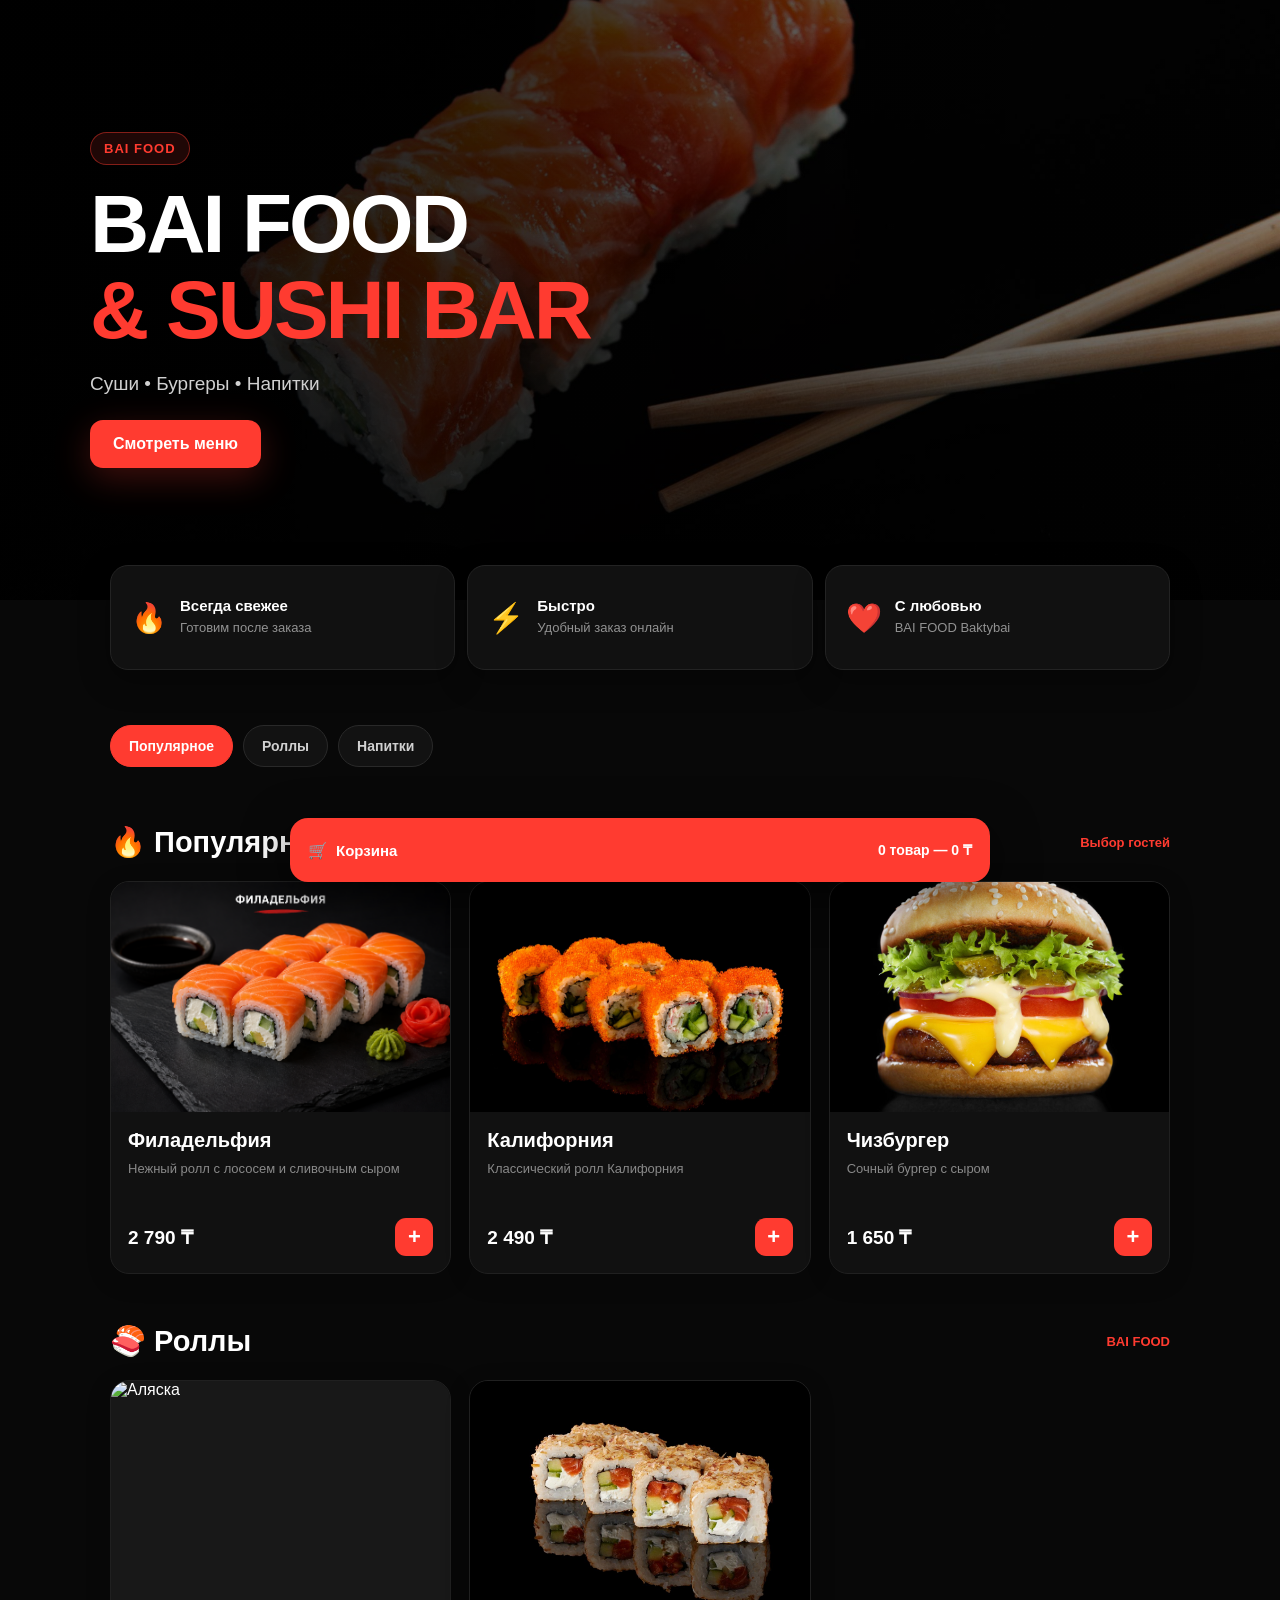
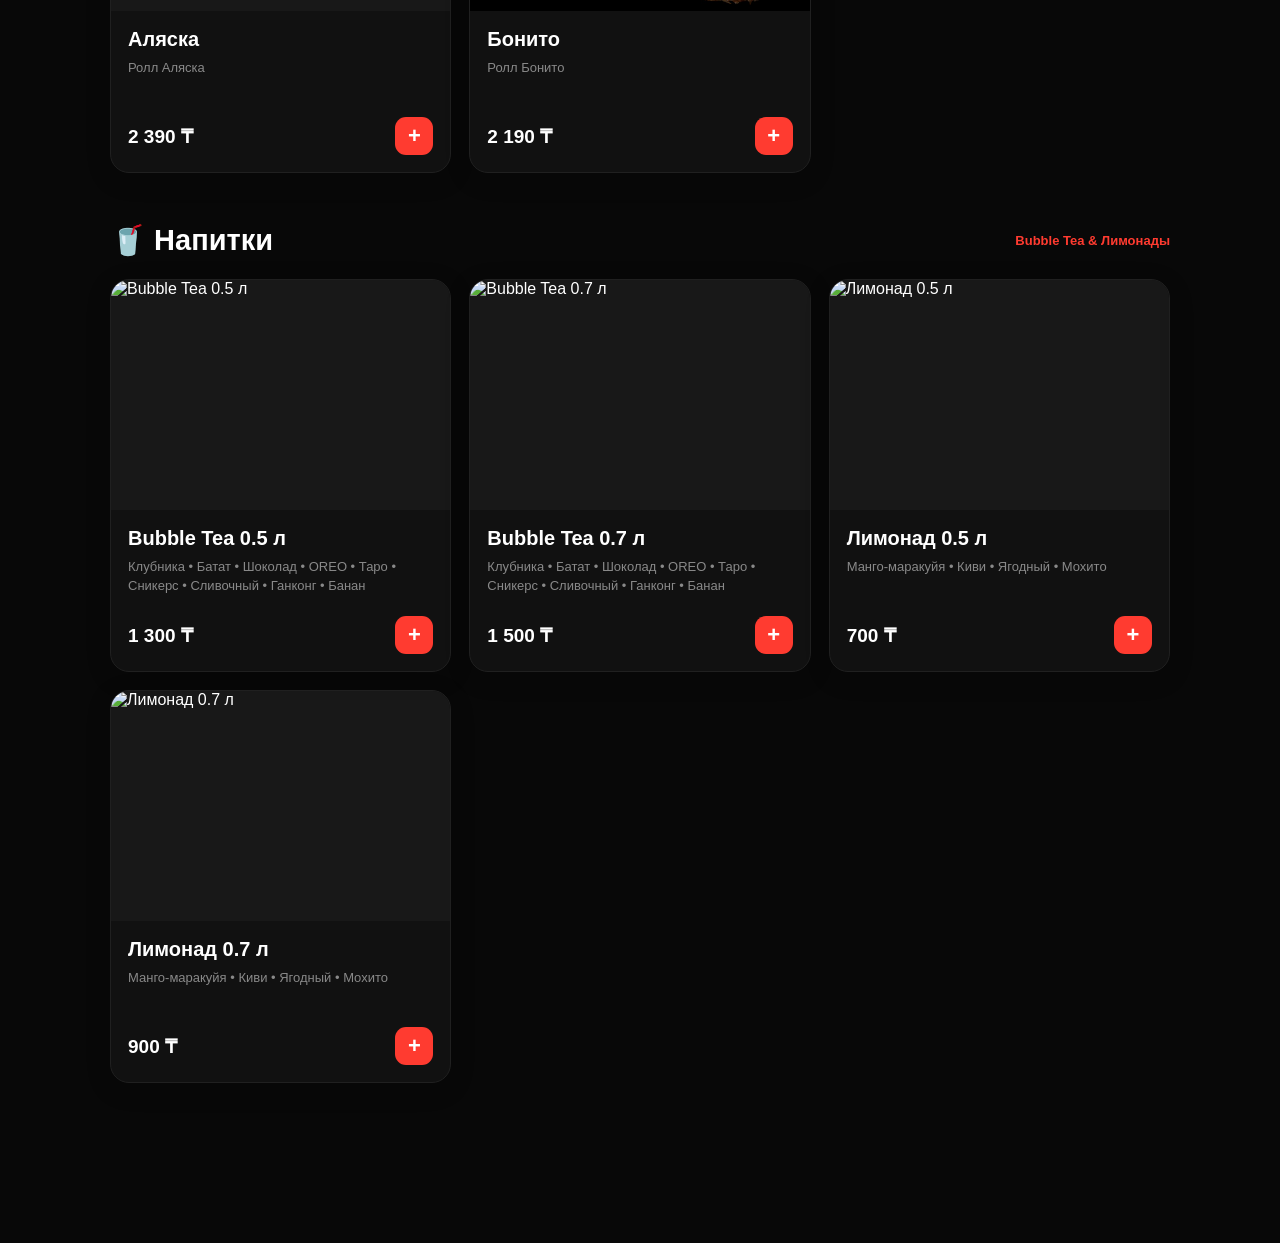
==== index.html @ 71e918b0 "Update final website design" ====
<!DOCTYPE html>
<html lang="ru">

<head>

  <meta charset="UTF-8">

  <meta
    name="viewport"
    content="width=device-width, initial-scale=1.0"
  >

  <title>BAI FOOD & SUSHI BAR</title>

  <link
    rel="stylesheet"
    href="style.css"
  >

</head>


<body>


<!-- ========================= -->
<!-- HERO -->
<!-- ========================= -->

<header class="hero">

  <div class="hero-overlay"></div>

  <div class="hero-content">

    <div class="brand-badge">
      BAI FOOD
    </div>

    <h1>
      BAI FOOD
      <span>& SUSHI BAR</span>
    </h1>

    <p>
      Суши • Бургеры • Напитки
    </p>

    <a
      href="#popular"
      class="hero-button"
    >
      Смотреть меню
    </a>

  </div>

</header>



<!-- ========================= -->
<!-- ПРЕИМУЩЕСТВА -->
<!-- ========================= -->

<section class="features">

  <div class="feature">

    <span>🔥</span>

    <div>

      <strong>
        Всегда свежее
      </strong>

      <p>
        Готовим после заказа
      </p>

    </div>

  </div>


  <div class="feature">

    <span>⚡</span>

    <div>

      <strong>
        Быстро
      </strong>

      <p>
        Удобный заказ онлайн
      </p>

    </div>

  </div>


  <div class="feature">

    <span>❤️</span>

    <div>

      <strong>
        С любовью
      </strong>

      <p>
        BAI FOOD Baktybai
      </p>

    </div>

  </div>

</section>



<!-- ========================= -->
<!-- КАТЕГОРИИ -->
<!-- ========================= -->

<nav class="categories">

  <a href="#popular">
    Популярное
  </a>

  <a href="#rolls">
    Роллы
  </a>

  <a href="#drinks">
    Напитки
  </a>

</nav>



<!-- ========================= -->
<!-- ПОПУЛЯРНОЕ -->
<!-- ========================= -->

<section
  class="menu-section"
  id="popular"
>

  <div class="section-title">

    <h2>
      🔥 Популярное
    </h2>

    <span>
      Выбор гостей
    </span>

  </div>


  <div class="products-grid">


    <!-- ФИЛАДЕЛЬФИЯ -->

    <article class="product">

      <div class="product-image">

        <img
          src="images/phelodel.png"
          alt="Филадельфия"
        >

      </div>


      <div class="product-content">

        <h3>
          Филадельфия
        </h3>

        <p class="product-description">
          Нежный ролл с лососем и сливочным сыром
        </p>


        <div class="product-bottom">

          <strong class="price">
            2 790 ₸
          </strong>


          <div class="quantity">

            <button
              class="minus-button"
              onclick="removeFromCart()"
            >
              −
            </button>

            <span id="item-count">
              0
            </span>

            <button
              class="add-button"
              onclick="addToCart()"
            >
              +
            </button>

          </div>

        </div>

      </div>

    </article>



    <!-- КАЛИФОРНИЯ -->

    <article class="product">

      <div class="product-image">

        <img
          src="images/kali.jpg"
          alt="Калифорния"
        >

      </div>


      <div class="product-content">

        <h3>
          Калифорния
        </h3>

        <p class="product-description">
          Классический ролл Калифорния
        </p>


        <div class="product-bottom">

          <strong class="price">
            2 490 ₸
          </strong>


          <div class="quantity">

            <button
              class="minus-button"
              onclick="removeCalifornia()"
            >
              −
            </button>

            <span id="california-count">
              0
            </span>

            <button
              class="add-button"
              onclick="addCalifornia()"
            >
              +
            </button>

          </div>

        </div>

      </div>

    </article>



    <!-- ЧИЗБУРГЕР -->

    <article class="product">

      <div class="product-image">

        <img
          src="images/burger.jpg"
          alt="Чизбургер"
        >

      </div>


      <div class="product-content">

        <h3>
          Чизбургер
        </h3>

        <p class="product-description">
          Сочный бургер с сыром
        </p>


        <div class="product-bottom">

          <strong class="price">
            1 650 ₸
          </strong>


          <div class="quantity">

            <button
              class="minus-button"
              onclick="removeBurger()"
            >
              −
            </button>

            <span id="burger-count">
              0
            </span>

            <button
              class="add-button"
              onclick="addBurger()"
            >
              +
            </button>

          </div>

        </div>

      </div>

    </article>

  </div>

</section>



<!-- ========================= -->
<!-- РОЛЛЫ -->
<!-- ========================= -->

<section
  class="menu-section"
  id="rolls"
>

  <div class="section-title">

    <h2>
      🍣 Роллы
    </h2>

    <span>
      BAI FOOD
    </span>

  </div>


  <div class="products-grid">


    <!-- АЛЯСКА -->

    <article class="product">

      <div class="product-image">

        <img
          src="images/alaska.jpg"
          alt="Аляска"
        >

      </div>


      <div class="product-content">

        <h3>
          Аляска
        </h3>

        <p class="product-description">
          Ролл Аляска
        </p>


        <div class="product-bottom">

          <strong class="price">
            2 390 ₸
          </strong>


          <div class="quantity">

            <button
              class="minus-button"
              onclick="removeAlaska()"
            >
              −
            </button>

            <span id="alaska-count">
              0
            </span>

            <button
              class="add-button"
              onclick="addAlaska()"
            >
              +
            </button>

          </div>

        </div>

      </div>

    </article>



    <!-- БОНИТО -->

    <article class="product">

      <div class="product-image">

        <img
          src="images/bonito.jpg"
          alt="Бонито"
        >

      </div>


      <div class="product-content">

        <h3>
          Бонито
        </h3>

        <p class="product-description">
          Ролл Бонито
        </p>


        <div class="product-bottom">

          <strong class="price">
            2 190 ₸
          </strong>


          <div class="quantity">

            <button
              class="minus-button"
              onclick="removeBonito()"
            >
              −
            </button>

            <span id="bonito-count">
              0
            </span>

            <button
              class="add-button"
              onclick="addBonito()"
            >
              +
            </button>

          </div>

        </div>

      </div>

    </article>

  </div>

</section>



<!-- ========================= -->
<!-- НАПИТКИ -->
<!-- ========================= -->

<section
  class="menu-section"
  id="drinks"
>

  <div class="section-title">

    <h2>
      🥤 Напитки
    </h2>

    <span>
      Bubble Tea & Лимонады
    </span>

  </div>


  <div class="products-grid">


    <!-- BUBBLE TEA 0.5 -->

    <article class="product">

      <div class="product-image">

        <img
          src="images/bubble-tea-05.jpg"
          alt="Bubble Tea 0.5 л"
        >

      </div>


      <div class="product-content">

        <h3>
          Bubble Tea 0.5 л
        </h3>

        <p class="product-description">
          Клубника • Батат • Шоколад • OREO • Таро •
          Сникерс • Сливочный • Ганконг • Банан
        </p>


        <div class="product-bottom">

          <strong class="price">
            1 300 ₸
          </strong>


          <div class="quantity">

            <button
              class="minus-button"
              onclick="removeBubble05()"
            >
              −
            </button>

            <span id="bubble05-count">
              0
            </span>

            <button
              class="add-button"
              onclick="addBubble05()"
            >
              +
            </button>

          </div>

        </div>

      </div>

    </article>



    <!-- BUBBLE TEA 0.7 -->

    <article class="product">

      <div class="product-image">

        <img
          src="images/bubble-tea-07.jpg"
          alt="Bubble Tea 0.7 л"
        >

      </div>


      <div class="product-content">

        <h3>
          Bubble Tea 0.7 л
        </h3>

        <p class="product-description">
          Клубника • Батат • Шоколад • OREO • Таро •
          Сникерс • Сливочный • Ганконг • Банан
        </p>


        <div class="product-bottom">

          <strong class="price">
            1 500 ₸
          </strong>


          <div class="quantity">

            <button
              class="minus-button"
              onclick="removeBubble07()"
            >
              −
            </button>

            <span id="bubble07-count">
              0
            </span>

            <button
              class="add-button"
              onclick="addBubble07()"
            >
              +
            </button>

          </div>

        </div>

      </div>

    </article>



    <!-- ЛИМОНАД 0.5 -->

    <article class="product">

      <div class="product-image">

        <img
          src="images/lemonade-05.jpg"
          alt="Лимонад 0.5 л"
        >

      </div>


      <div class="product-content">

        <h3>
          Лимонад 0.5 л
        </h3>

        <p class="product-description">
          Манго-маракуйя • Киви • Ягодный • Мохито
        </p>


        <div class="product-bottom">

          <strong class="price">
            700 ₸
          </strong>


          <div class="quantity">

            <button
              class="minus-button"
              onclick="removeLemonade05()"
            >
              −
            </button>

            <span id="lemonade05-count">
              0
            </span>

            <button
              class="add-button"
              onclick="addLemonade05()"
            >
              +
            </button>

          </div>

        </div>

      </div>

    </article>



    <!-- ЛИМОНАД 0.7 -->

    <article class="product">

      <div class="product-image">

        <img
          src="images/lemonade-07.jpg"
          alt="Лимонад 0.7 л"
        >

      </div>


      <div class="product-content">

        <h3>
          Лимонад 0.7 л
        </h3>

        <p class="product-description">
          Манго-маракуйя • Киви • Ягодный • Мохито
        </p>


        <div class="product-bottom">

          <strong class="price">
            900 ₸
          </strong>


          <div class="quantity">

            <button
              class="minus-button"
              onclick="removeLemonade07()"
            >
              −
            </button>

            <span id="lemonade07-count">
              0
            </span>

            <button
              class="add-button"
              onclick="addLemonade07()"
            >
              +
            </button>

          </div>

        </div>

      </div>

    </article>

  </div>

</section>



<!-- ========================= -->
<!-- НИЖНЯЯ КОРЗИНА -->
<!-- ========================= -->

<div
  class="cart-bar"
  onclick="openCart()"
>

  <div>

    <span>
      🛒
    </span>

    <strong>
      Корзина
    </strong>

  </div>


  <span id="cart-info">
    0 товар — 0 ₸
  </span>

</div>



<!-- ========================= -->
<!-- КОРЗИНА MODAL -->
<!-- ========================= -->

<div
  class="cart-modal"
  id="cart-modal"
>

  <div class="cart-box">

    <button
      class="close-cart"
      onclick="closeCart()"
    >
      ×
    </button>


    <h2>
      Корзина
    </h2>


    <div id="cart-items">

    </div>


    <h3 id="cart-total">
      Итого: 0 ₸
    </h3>


    <button
      class="checkout-button"
      onclick="openCheckout()"
    >
      Оформить заказ
    </button>

  </div>

</div>



<!-- ========================= -->
<!-- ОФОРМЛЕНИЕ -->
<!-- ========================= -->

<div
  class="cart-modal"
  id="checkout-modal"
>

  <div class="cart-box checkout-box">

    <button
      class="close-cart"
      onclick="closeCheckout()"
    >
      ×
    </button>


    <h2>
      Оформление заказа
    </h2>


    <!-- ТИП ЗАКАЗА -->

    <div class="checkout-group">

      <label class="checkout-label">
        Тип заказа
      </label>


      <label class="radio-option">

        <input
          type="radio"
          name="orderType"
          value="В заведении"
          checked
        >

        В заведении

      </label>


      <label class="radio-option">

        <input
          type="radio"
          name="orderType"
          value="Доставка"
        >

        Доставка

      </label>

    </div>



    <!-- ИМЯ -->

    <div class="checkout-group">

      <label class="checkout-label">
        Ваше имя
      </label>

      <input
        type="text"
        id="customer-name"
        placeholder="Введите имя"
      >

    </div>



    <!-- СТОЛ -->

    <div
      class="checkout-group"
      id="table-field"
    >

      <label class="checkout-label">
        Номер стола
      </label>

      <input
        type="text"
        id="table-number"
        placeholder="Например: 5"
      >

    </div>



    <!-- ТЕЛЕФОН -->

    <div class="checkout-group">

      <label class="checkout-label">
        Телефон
      </label>

      <input
        type="tel"
        id="customer-phone"
        placeholder="+7 777 000 00 00"
      >

    </div>



    <!-- АДРЕС -->

    <div class="checkout-group">

      <label class="checkout-label">
        Адрес доставки
      </label>

      <input
        type="text"
        id="customer-address"
        placeholder="Улица, дом"
      >

    </div>



    <!-- ОПЛАТА -->

    <div class="checkout-group">

      <label class="checkout-label">
        Оплата
      </label>


      <label class="radio-option">

        <input
          type="radio"
          name="payment"
          value="Наличными"
          checked
        >

        Наличными

      </label>


      <label class="radio-option">

        <input
          type="radio"
          name="payment"
          value="Kaspi перевод"
        >

        Kaspi перевод

      </label>

    </div>



    <!-- KASPI -->

    <div
      id="kaspi-payment"
      style="display: none;"
    >

      <p>
        После оформления заказа менеджер отправит данные для оплаты Kaspi.
      </p>

    </div>



    <button
      class="checkout-button"
      onclick="sendOrder()"
    >
      Отправить заказ
    </button>

  </div>

</div>



<!-- ========================= -->
<!-- УСПЕШНЫЙ ЗАКАЗ -->
<!-- ========================= -->

<div
  class="cart-modal"
  id="success-modal"
>

  <div class="cart-box success-box">

    <div class="success-icon">
      ✓
    </div>


    <h2>
      Заказ принят!
    </h2>


    <p>
      Спасибо за заказ ❤️
    </p>


    <h3 id="success-total">
      Итого: 0 ₸
    </h3>


    <button
      class="checkout-button"
      onclick="closeSuccess()"
    >
      На главную
    </button>

  </div>

</div>



<script src="script.js"></script>

</body>

</html>
---- style.css ----
/* =========================
   GLOBAL
========================= */

* {
  box-sizing: border-box;
}

html {
  scroll-behavior: smooth;
}

body {
  margin: 0;
  padding-bottom: 110px;

  background: #080808;
  color: #ffffff;

  font-family:
    Arial,
    Helvetica,
    sans-serif;
}

button,
input {
  font: inherit;
}

button,
a {
  -webkit-tap-highlight-color: transparent;
}


/* =========================
   HERO
========================= */

.hero {
  min-height: 600px;

  position: relative;

  display: flex;
  align-items: center;

  padding: 40px 7%;

  overflow: hidden;

  background:
    linear-gradient(
      90deg,
      rgba(0, 0, 0, 0.94) 0%,
      rgba(0, 0, 0, 0.72) 48%,
      rgba(0, 0, 0, 0.35) 100%
    ),
    url("images/hero.jpg");

  background-size: cover;
  background-position: center;
}

.hero-overlay {
  position: absolute;
  inset: 0;

  background:
    linear-gradient(
      180deg,
      rgba(0, 0, 0, 0.05),
      rgba(0, 0, 0, 0.35)
    );

  pointer-events: none;
}

.hero-content {
  position: relative;
  z-index: 2;

  width: 100%;
  max-width: 1100px;

  margin: 0 auto;
}

.brand-badge {
  width: max-content;

  margin-bottom: 20px;
  padding: 8px 13px;

  border: 1px solid rgba(255, 59, 48, 0.45);
  border-radius: 50px;

  background: rgba(255, 59, 48, 0.12);

  color: #ff3b30;

  font-size: 13px;
  font-weight: 800;
  letter-spacing: 1px;
}

.hero h1 {
  max-width: 720px;

  margin: 0;

  font-size: clamp(46px, 7vw, 82px);
  line-height: 0.95;

  font-weight: 900;
  letter-spacing: -3px;
}

.hero h1 span {
  display: block;

  margin-top: 8px;

  color: #ff3b30;
}

.hero-content > p {
  margin: 25px 0;

  color: #d0d0d0;

  font-size: 19px;
}

.hero-button {
  display: inline-flex;
  align-items: center;
  justify-content: center;

  padding: 15px 23px;

  border-radius: 13px;

  background: #ff3b30;
  color: #ffffff;

  text-decoration: none;

  font-size: 16px;
  font-weight: 800;

  box-shadow:
    0 10px 35px rgba(255, 59, 48, 0.25);

  transition: 0.2s;
}

.hero-button:hover {
  transform: translateY(-2px);

  background: #e9342b;
}


/* =========================
   FEATURES
========================= */

.features {
  position: relative;
  z-index: 5;

  max-width: 1100px;

  margin: -35px auto 0;
  padding: 0 20px;

  display: grid;
  grid-template-columns: repeat(3, 1fr);

  gap: 12px;
}

.feature {
  min-height: 105px;

  display: flex;
  align-items: center;

  gap: 13px;

  padding: 20px;

  border: 1px solid #232323;
  border-radius: 18px;

  background: #111111;

  box-shadow:
    0 10px 30px rgba(0, 0, 0, 0.35);
}

.feature > span {
  flex-shrink: 0;

  font-size: 29px;
}

.feature strong {
  display: block;

  margin-bottom: 5px;

  color: #ffffff;

  font-size: 15px;
}

.feature p {
  margin: 0;

  color: #929292;

  font-size: 13px;
  line-height: 1.4;
}


/* =========================
   CATEGORIES
========================= */

.categories {
  max-width: 1100px;

  margin: 55px auto 20px;
  padding: 0 20px 8px;

  display: flex;

  gap: 10px;

  overflow-x: auto;

  scrollbar-width: none;
}

.categories::-webkit-scrollbar {
  display: none;
}

.categories a {
  flex-shrink: 0;

  padding: 12px 18px;

  border: 1px solid #292929;
  border-radius: 50px;

  background: #121212;
  color: #d0d0d0;

  text-decoration: none;

  font-size: 14px;
  font-weight: 700;

  transition: 0.2s;
}

.categories a:first-child {
  border-color: #ff3b30;

  background: #ff3b30;
  color: #ffffff;
}

.categories a:hover {
  border-color: #ff3b30;

  color: #ffffff;
}


/* =========================
   MENU SECTION
========================= */

.menu-section {
  max-width: 1100px;

  margin: 50px auto;
  padding: 0 20px;

  scroll-margin-top: 20px;
}

.section-title {
  margin-bottom: 22px;

  display: flex;
  align-items: center;
  justify-content: space-between;

  gap: 20px;
}

.section-title h2 {
  margin: 0;

  font-size: 29px;
}

.section-title > span {
  color: #ff3b30;

  font-size: 13px;
  font-weight: 700;
}


/* =========================
   PRODUCTS
========================= */

.products-grid {
  display: grid;

  grid-template-columns:
    repeat(3, minmax(0, 1fr));

  gap: 18px;
}

.product {
  overflow: hidden;

  border: 1px solid #202020;
  border-radius: 19px;

  background: #111111;

  box-shadow:
    0 6px 25px rgba(0, 0, 0, 0.18);

  transition: 0.2s;
}

.product:hover {
  transform: translateY(-3px);

  border-color: #353535;
}

.product-image {
  width: 100%;
  height: 230px;

  overflow: hidden;

  background: #181818;
}

.product-image img {
  width: 100%;
  height: 100%;

  display: block;

  object-fit: cover;
}

.product-content {
  padding: 17px;
}

.product h3 {
  margin: 0 0 8px;

  color: #ffffff;

  font-size: 20px;
}

.product-description {
  min-height: 40px;

  margin: 0;

  color: #898989;

  font-size: 13px;
  line-height: 1.45;
}

.product-bottom {
  margin-top: 18px;

  display: flex;
  align-items: center;
  justify-content: space-between;

  gap: 8px;
}

.price {
  color: #ffffff;

  font-size: 19px;

  white-space: nowrap;
}

.quantity {
  display: flex;
  align-items: center;

  gap: 9px;
}

.quantity span {
  min-width: 14px;

  color: #ffffff;

  text-align: center;

  font-size: 15px;
  font-weight: 800;
}

.add-button,
.minus-button {
  width: 38px;
  height: 38px;

  padding: 0;

  display: flex;
  align-items: center;
  justify-content: center;

  border: none;
  border-radius: 11px;

  color: #ffffff;

  font-size: 22px;
  font-weight: 800;

  cursor: pointer;
}

.add-button {
  background: #ff3b30;
}

.add-button:active {
  transform: scale(0.93);
}

.minus-button {
  background: #282828;
}

.minus-button:active {
  transform: scale(0.93);
}


/* =========================
   CART BAR
========================= */

.cart-bar {
  position: fixed;

  left: 50%;
  bottom: 18px;

  transform: translateX(-50%);

  z-index: 900;

  width: calc(100% - 34px);
  max-width: 700px;

  min-height: 64px;

  padding: 13px 18px;

  display: flex;
  align-items: center;
  justify-content: space-between;

  gap: 15px;

  border-radius: 18px;

  background: #ff3b30;
  color: #ffffff;

  box-shadow:
    0 12px 45px rgba(0, 0, 0, 0.65);

  cursor: pointer;
}

.cart-bar > div {
  display: flex;
  align-items: center;

  gap: 8px;
}

.cart-bar strong {
  font-size: 15px;
}

#cart-info {
  font-size: 14px;
  font-weight: 800;

  text-align: right;
}


/* =========================
   MODALS
========================= */

.cart-modal {
  position: fixed;

  inset: 0;

  z-index: 2000;

  display: none;
  align-items: center;
  justify-content: center;

  padding: 18px;

  background: rgba(0, 0, 0, 0.82);

  backdrop-filter: blur(7px);
}

.cart-box {
  position: relative;

  width: 100%;
  max-width: 470px;
  max-height: 88vh;

  overflow-y: auto;

  padding: 27px;

  border: 1px solid #292929;
  border-radius: 22px;

  background: #111111;

  box-shadow:
    0 20px 70px rgba(0, 0, 0, 0.7);
}

.cart-box h2 {
  margin: 0 0 22px;

  color: #ffffff;
}

.cart-box h3 {
  color: #ffffff;
}

#cart-items {
  margin-bottom: 20px;
}

#cart-items p {
  margin: 9px 0;

  padding: 12px;

  border-radius: 10px;

  background: #181818;
  color: #d6d6d6;

  font-size: 14px;
}

.close-cart {
  position: absolute;

  top: 12px;
  right: 12px;

  width: 38px;
  height: 38px;

  display: flex;
  align-items: center;
  justify-content: center;

  border: none;
  border-radius: 50%;

  background: #ff3b30;
  color: #ffffff;

  font-size: 23px;
  line-height: 1;

  cursor: pointer;
}

.checkout-button {
  width: 100%;

  margin-top: 12px;
  padding: 15px;

  border: none;
  border-radius: 13px;

  background: #ff3b30;
  color: #ffffff;

  font-size: 15px;
  font-weight: 800;

  cursor: pointer;
}


/* =========================
   CHECKOUT
========================= */

.checkout-group {
  width: 100%;

  margin-bottom: 18px;
}

.checkout-label {
  display: block;

  margin-bottom: 9px;

  color: #d6d6d6;

  font-size: 14px;
  font-weight: 700;
}

.checkout-group input[type="text"],
.checkout-group input[type="tel"] {
  width: 100%;

  padding: 14px;

  border: 1px solid #303030;
  border-radius: 12px;

  outline: none;

  background: #181818;
  color: #ffffff;

  font-size: 15px;
}

.checkout-group input[type="text"]:focus,
.checkout-group input[type="tel"]:focus {
  border-color: #ff3b30;
}

.checkout-group input::placeholder {
  color: #686868;
}

.radio-option {
  margin: 8px 0;

  display: flex;
  align-items: center;

  gap: 8px;

  color: #d7d7d7;

  font-size: 14px;

  cursor: pointer;
}

.radio-option input {
  accent-color: #ff3b30;
}

#table-field {
  width: 100%;
}

#kaspi-payment {
  margin: 5px 0 15px;
  padding: 15px;

  border: 1px solid #292929;
  border-radius: 12px;

  background: #181818;
}

#kaspi-payment p {
  margin: 0;

  color: #bcbcbc;

  font-size: 13px;
  line-height: 1.5;
}


/* =========================
   SUCCESS
========================= */

.success-box {
  text-align: center;
}

.success-icon {
  width: 68px;
  height: 68px;

  margin: 5px auto 18px;

  display: flex;
  align-items: center;
  justify-content: center;

  border-radius: 50%;

  background: #1d9d50;
  color: #ffffff;

  font-size: 33px;
  font-weight: 900;
}

.success-box p {
  color: #9a9a9a;
}


/* =========================
   TABLET
========================= */

@media (max-width: 800px) {

  .hero {
    min-height: 550px;

    padding:
      35px 25px;
  }

  .features {
    grid-template-columns:
      repeat(3, 1fr);
  }

  .products-grid {
    grid-template-columns:
      repeat(2, minmax(0, 1fr));
  }

}


/* =========================
   MOBILE
========================= */

@media (max-width: 600px) {

  body {
    padding-bottom: 100px;
  }


  /* HERO */

  .hero {
    min-height: 500px;

    padding:
      30px 20px 55px;

    align-items: flex-end;

    background-position:
      60% center;
  }

  .brand-badge {
    margin-bottom: 15px;

    font-size: 11px;
  }

  .hero h1 {
    font-size: 43px;
    line-height: 0.98;

    letter-spacing: -2px;
  }

  .hero-content > p {
    margin: 18px 0;

    font-size: 15px;
  }

  .hero-button {
    width: 100%;

    padding: 15px;
  }


  /* FEATURES */

  .features {
    margin-top: -25px;

    padding: 0 14px;

    grid-template-columns:
      repeat(2, 1fr);

    gap: 9px;
  }

  .feature {
    min-height: 85px;

    padding: 13px;

    gap: 9px;
  }

  .feature:last-child {
    grid-column:
      1 / -1;
  }

  .feature > span {
    font-size: 23px;
  }

  .feature strong {
    font-size: 13px;
  }

  .feature p {
    font-size: 11px;
  }


  /* CATEGORIES */

  .categories {
    margin-top: 40px;

    padding:
      0 15px 8px;
  }

  .categories a {
    padding: 10px 15px;

    font-size: 13px;
  }


  /* SECTIONS */

  .menu-section {
    margin: 38px auto;

    padding: 0 14px;
  }

  .section-title {
    margin-bottom: 17px;
  }

  .section-title h2 {
    font-size: 23px;
  }

  .section-title > span {
    max-width: 120px;

    font-size: 11px;

    text-align: right;
  }


  /* PRODUCT GRID */

  .products-grid {
    grid-template-columns:
      repeat(2, minmax(0, 1fr));

    gap: 10px;
  }

  .product {
    border-radius: 15px;
  }

  .product-image {
    height: 155px;
  }

  .product-content {
    padding: 12px;
  }

  .product h3 {
    min-height: 36px;

    margin-bottom: 6px;

    font-size: 16px;
    line-height: 1.1;
  }

  .product-description {
    min-height: 50px;

    display: -webkit-box;

    overflow: hidden;

    -webkit-line-clamp: 3;
    -webkit-box-orient: vertical;

    font-size: 11px;
    line-height: 1.35;
  }

  .product-bottom {
    margin-top: 12px;

    gap: 5px;
  }

  .price {
    font-size: 15px;
  }

  .quantity {
    gap: 5px;
  }

  .add-button,
  .minus-button {
    width: 32px;
    height: 32px;

    border-radius: 9px;

    font-size: 19px;
  }

  .quantity span {
    min-width: 12px;

    font-size: 13px;
  }


  /* CART */

  .cart-bar {
    bottom: 12px;

    width: calc(100% - 24px);

    min-height: 60px;

    padding:
      11px 14px;

    border-radius: 16px;
  }

  .cart-bar strong {
    font-size: 14px;
  }

  #cart-info {
    font-size: 12px;
  }


  /* MODAL */

  .cart-modal {
    align-items: flex-end;

    padding: 10px;
  }

  .cart-box {
    max-width: none;
    max-height: 88vh;

    padding:
      25px 18px 20px;

    border-radius:
      22px 22px 15px 15px;
  }

}


/* =========================
   VERY SMALL PHONES
========================= */

@media (max-width: 370px) {

  .hero h1 {
    font-size: 37px;
  }

  .product-image {
    height: 135px;
  }

  .product-content {
    padding: 10px;
  }

  .price {
    font-size: 13px;
  }

  .add-button,
  .minus-button {
    width: 29px;
    height: 29px;
  }

}
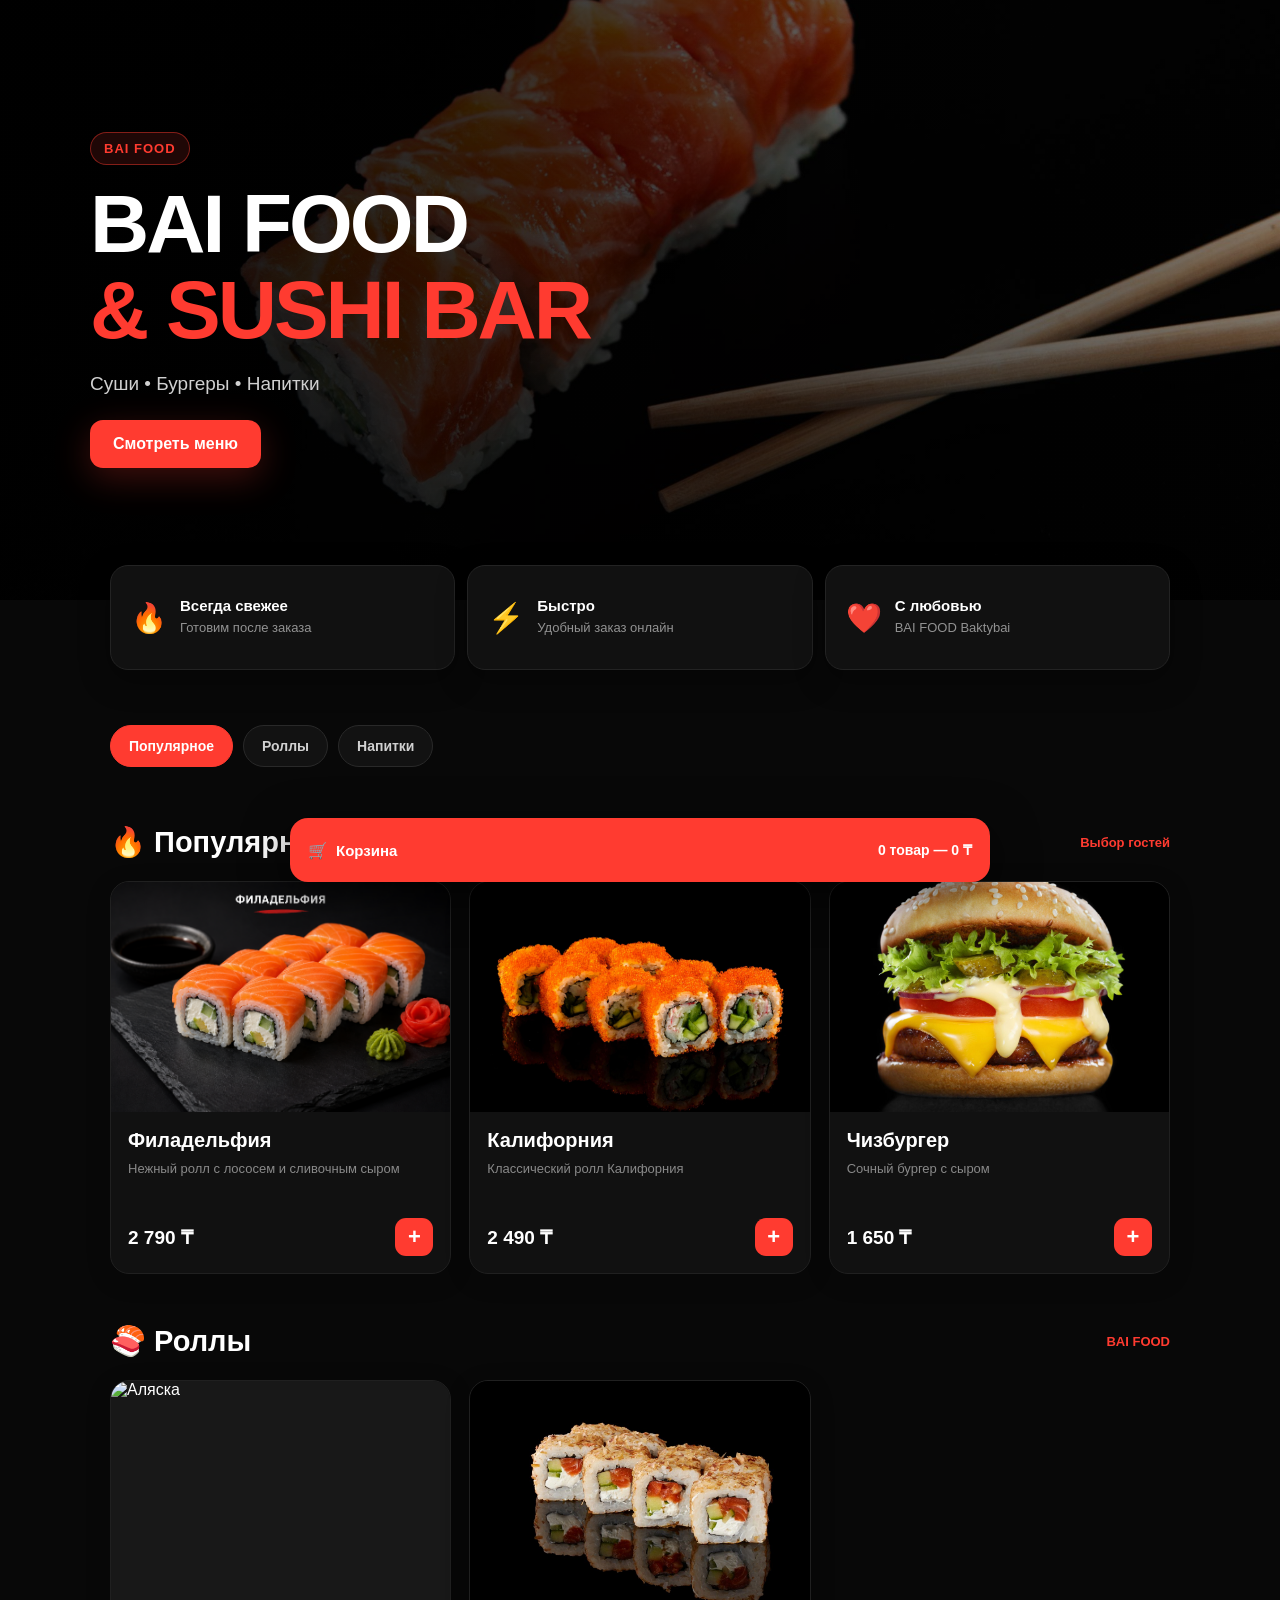
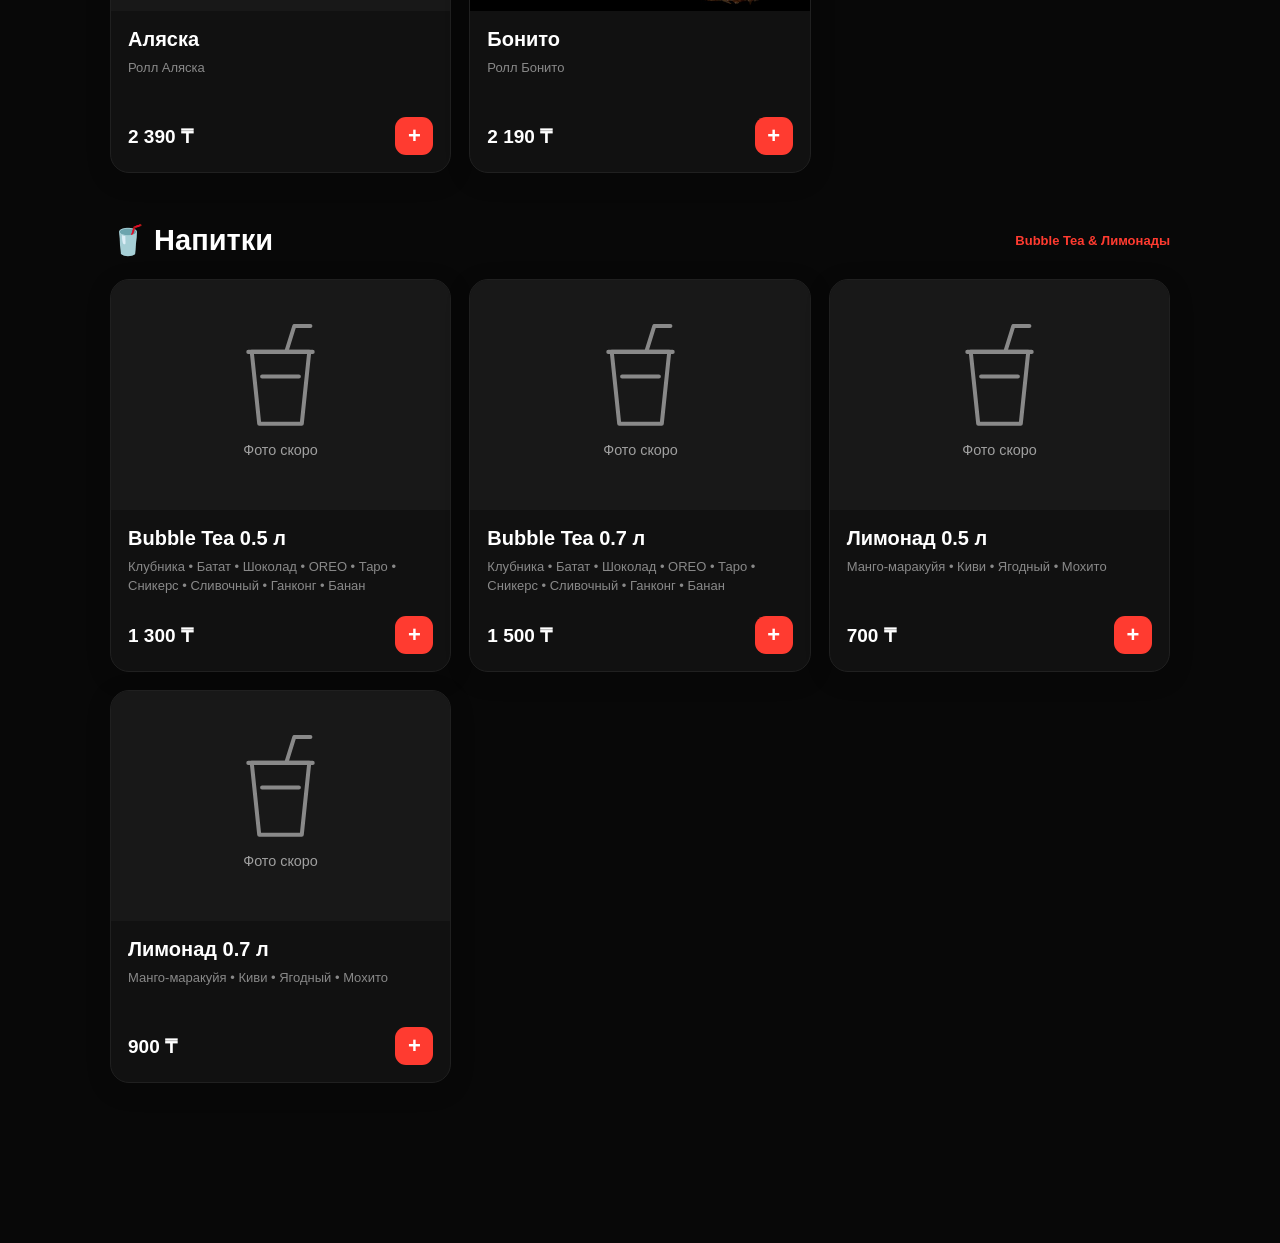
==== commit 1acd5ba1: "fix order flow and drink placeholders" ====
--- a/index.html
+++ b/index.html
@@ -547,7 +547,7 @@
       <div class="product-image">
 
         <img
-          src="images/bubble-tea-05.jpg"
+          src="images/drink-placeholder.svg"
           alt="Bubble Tea 0.5 л"
         >
 
@@ -610,7 +610,7 @@
       <div class="product-image">
 
         <img
-          src="images/bubble-tea-07.jpg"
+          src="images/drink-placeholder.svg"
           alt="Bubble Tea 0.7 л"
         >
 
@@ -673,7 +673,7 @@
       <div class="product-image">
 
         <img
-          src="images/lemonade-05.jpg"
+          src="images/drink-placeholder.svg"
           alt="Лимонад 0.5 л"
         >
 
@@ -735,7 +735,7 @@
       <div class="product-image">
 
         <img
-          src="images/lemonade-07.jpg"
+          src="images/drink-placeholder.svg"
           alt="Лимонад 0.7 л"
         >
 
@@ -1124,4 +1124,4 @@
 
 </body>
 
-</html>+</html>
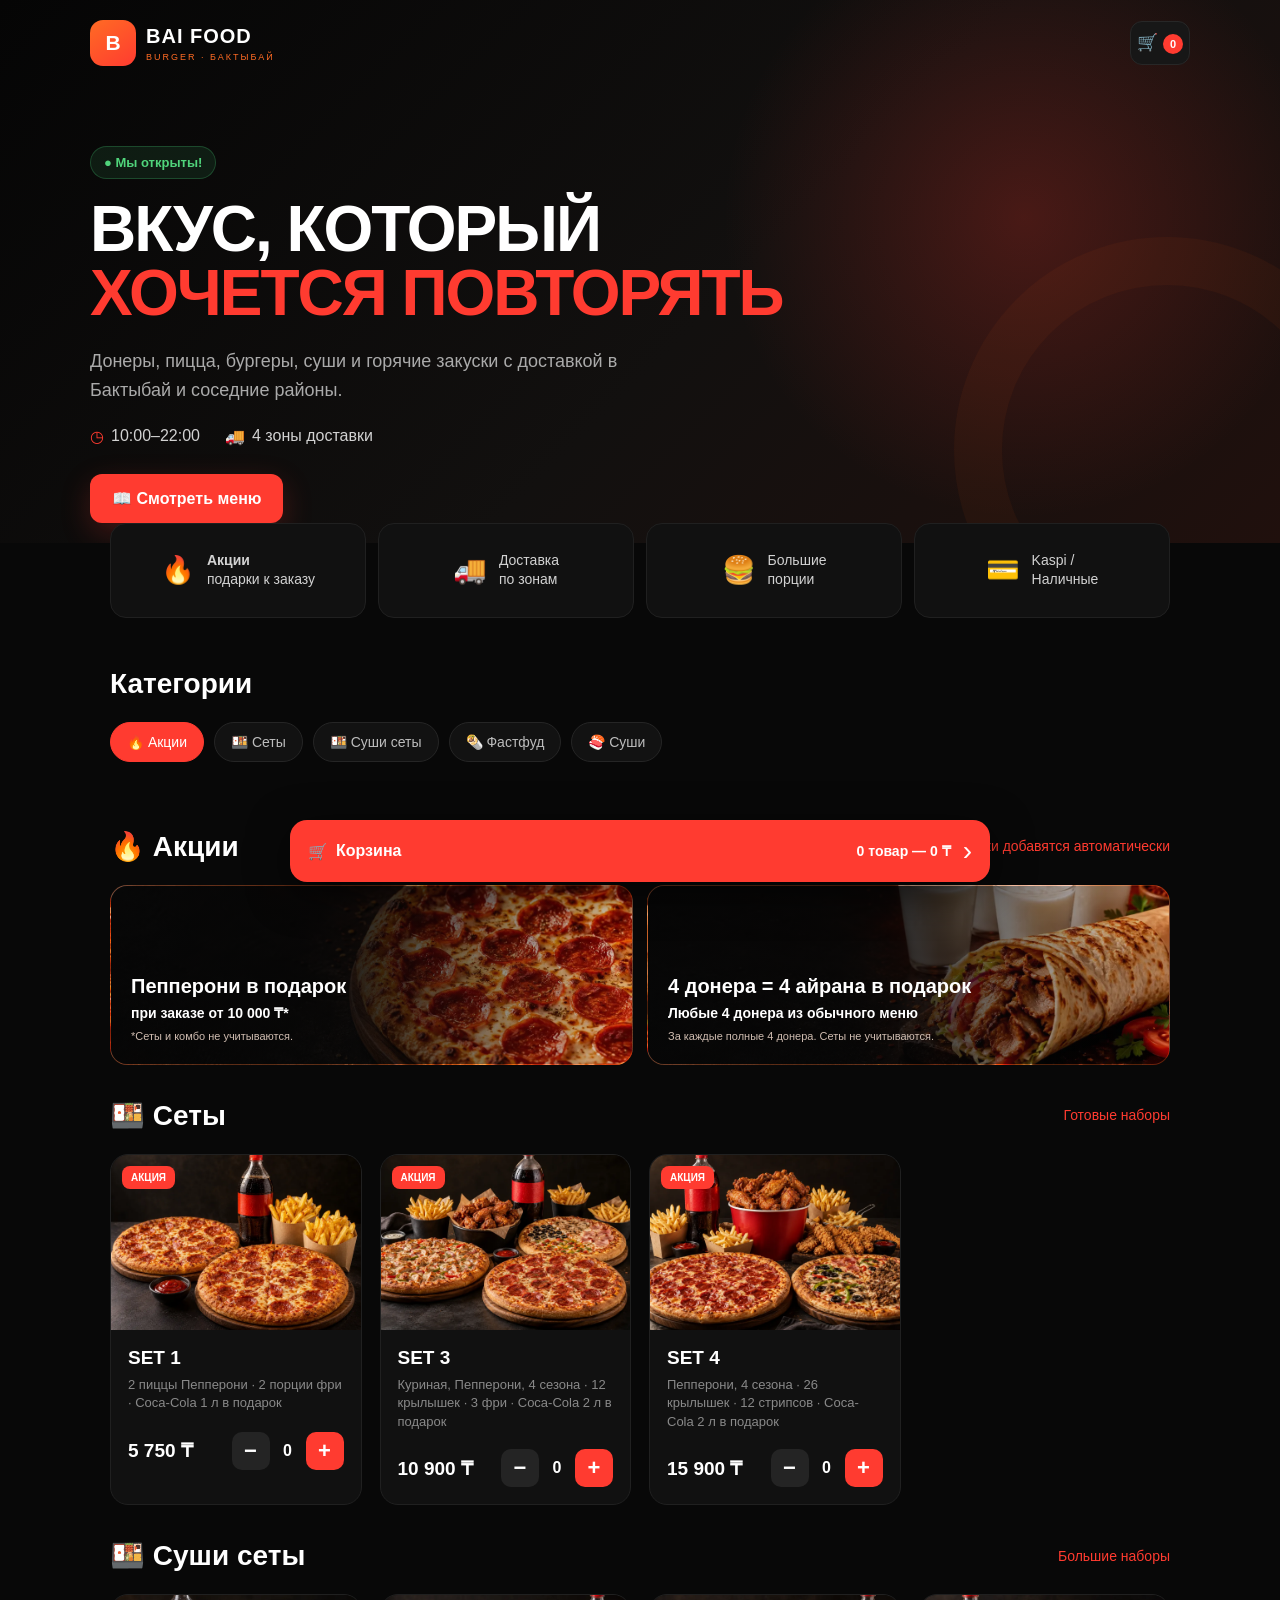
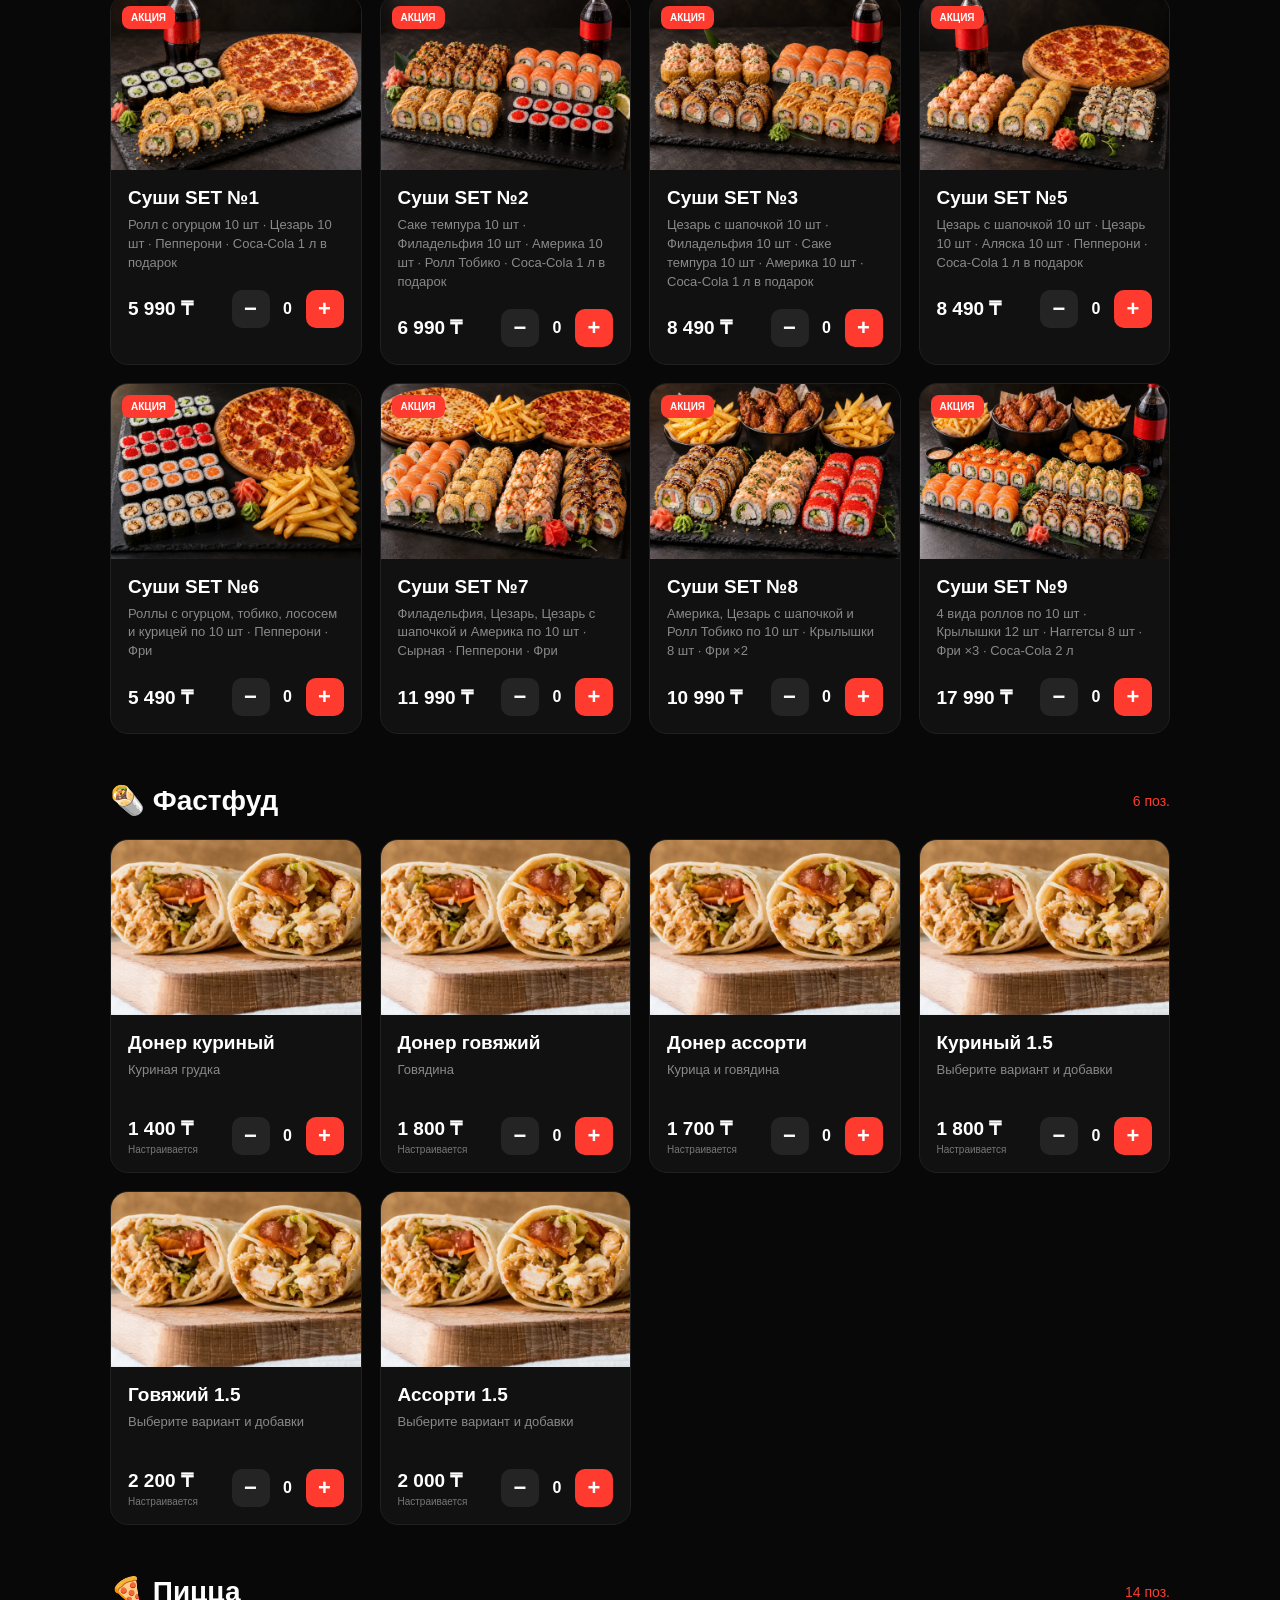
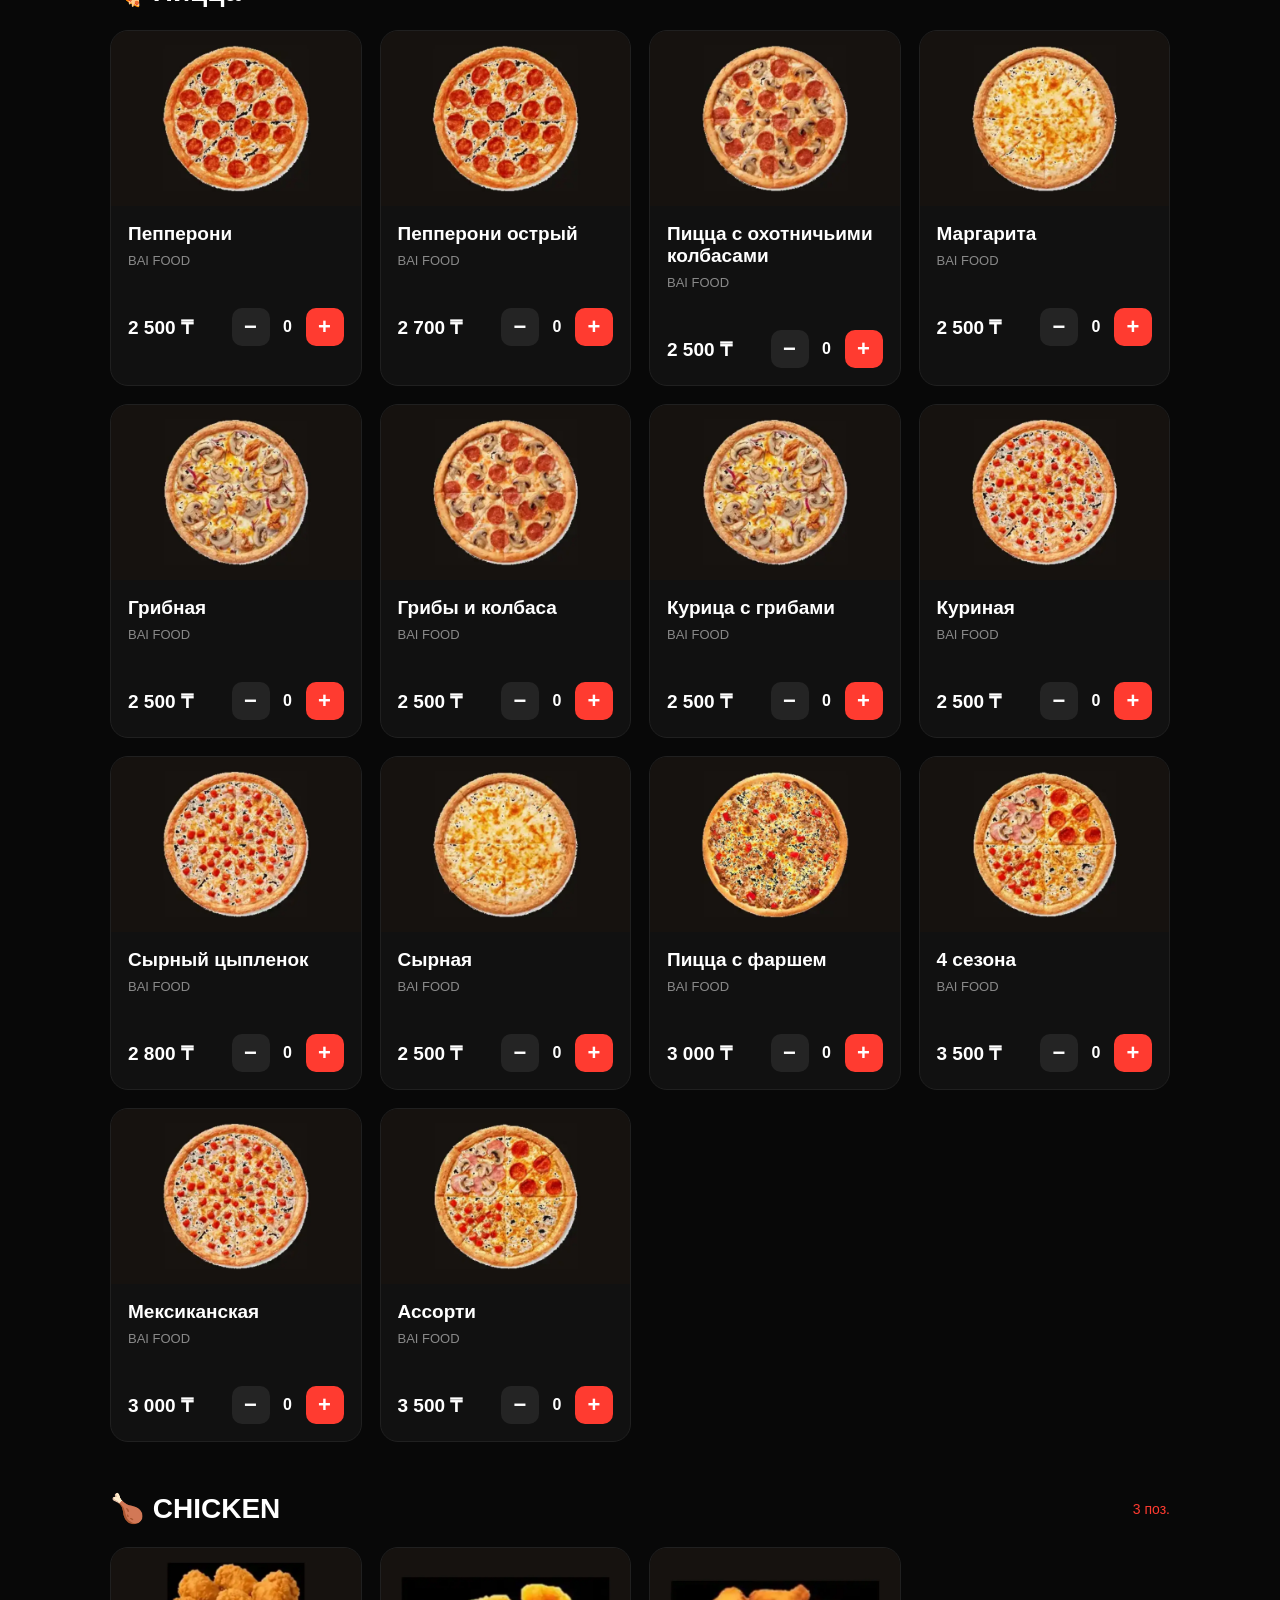
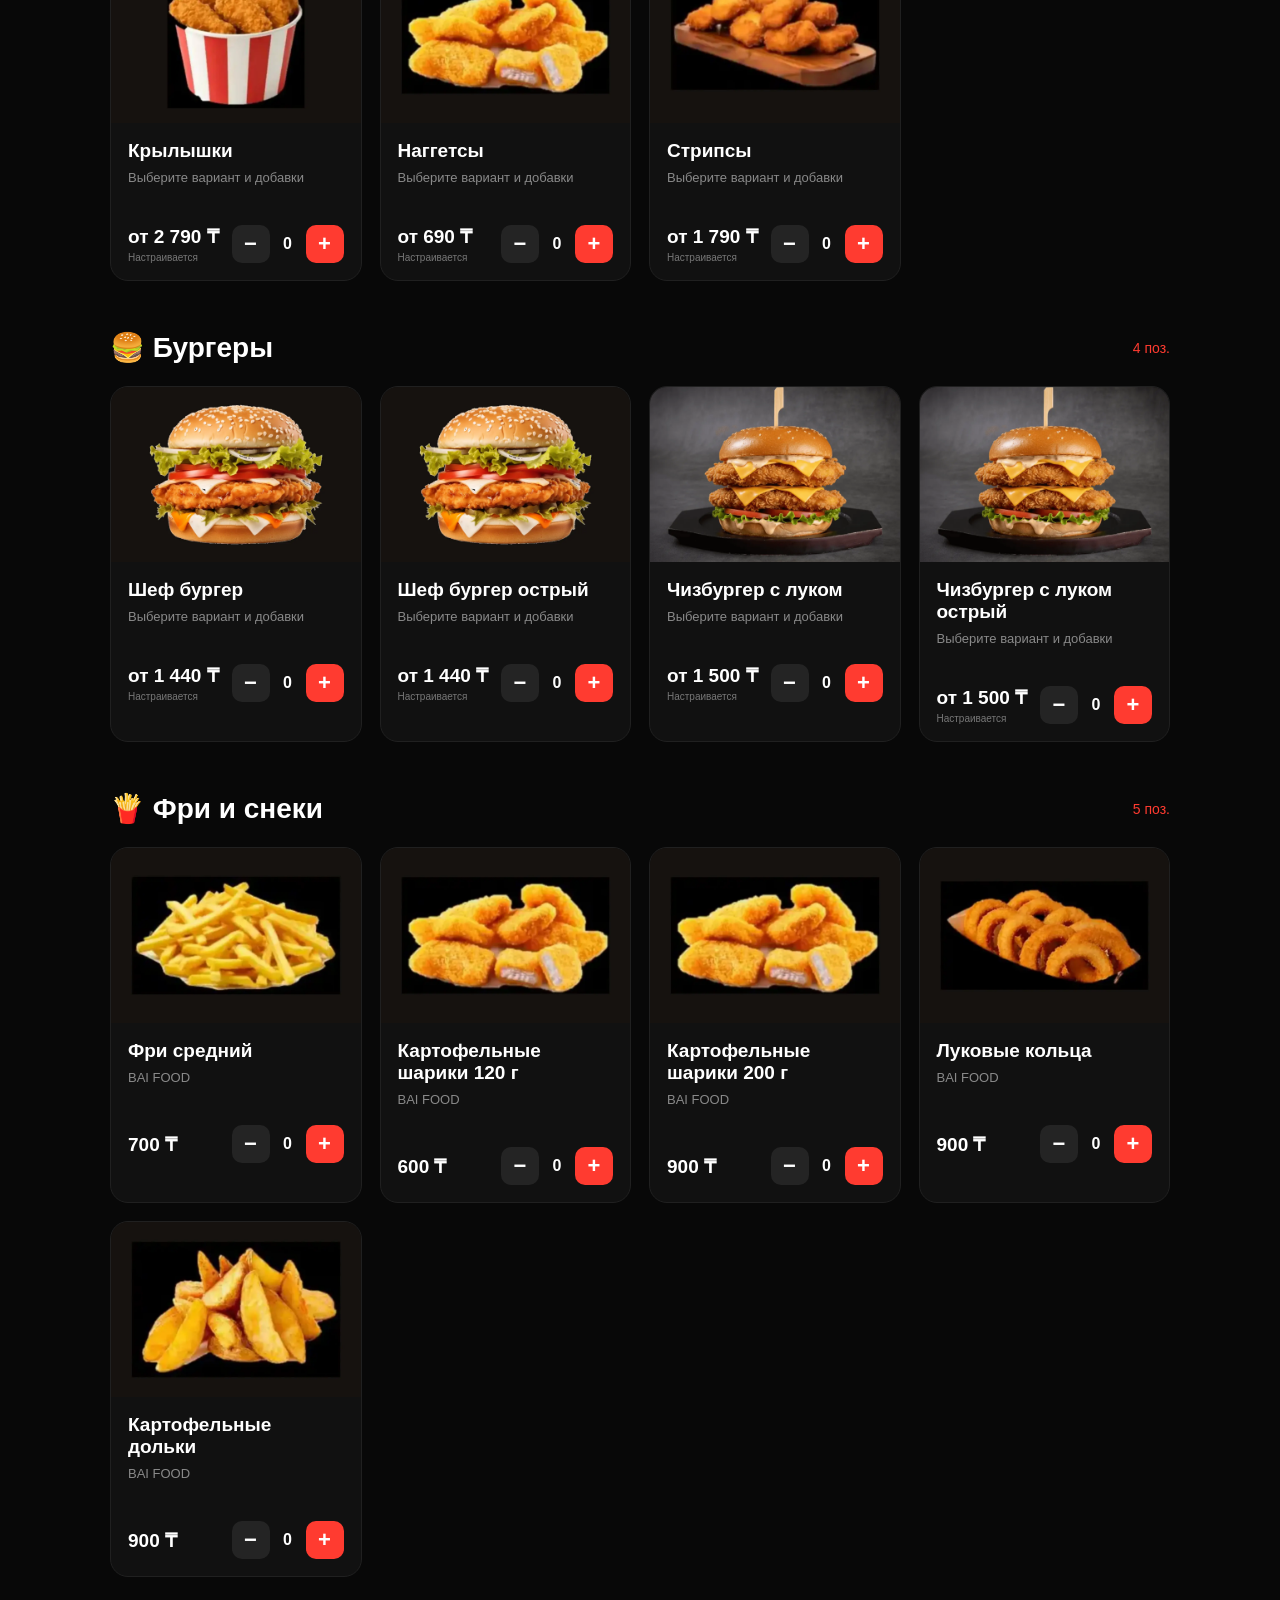
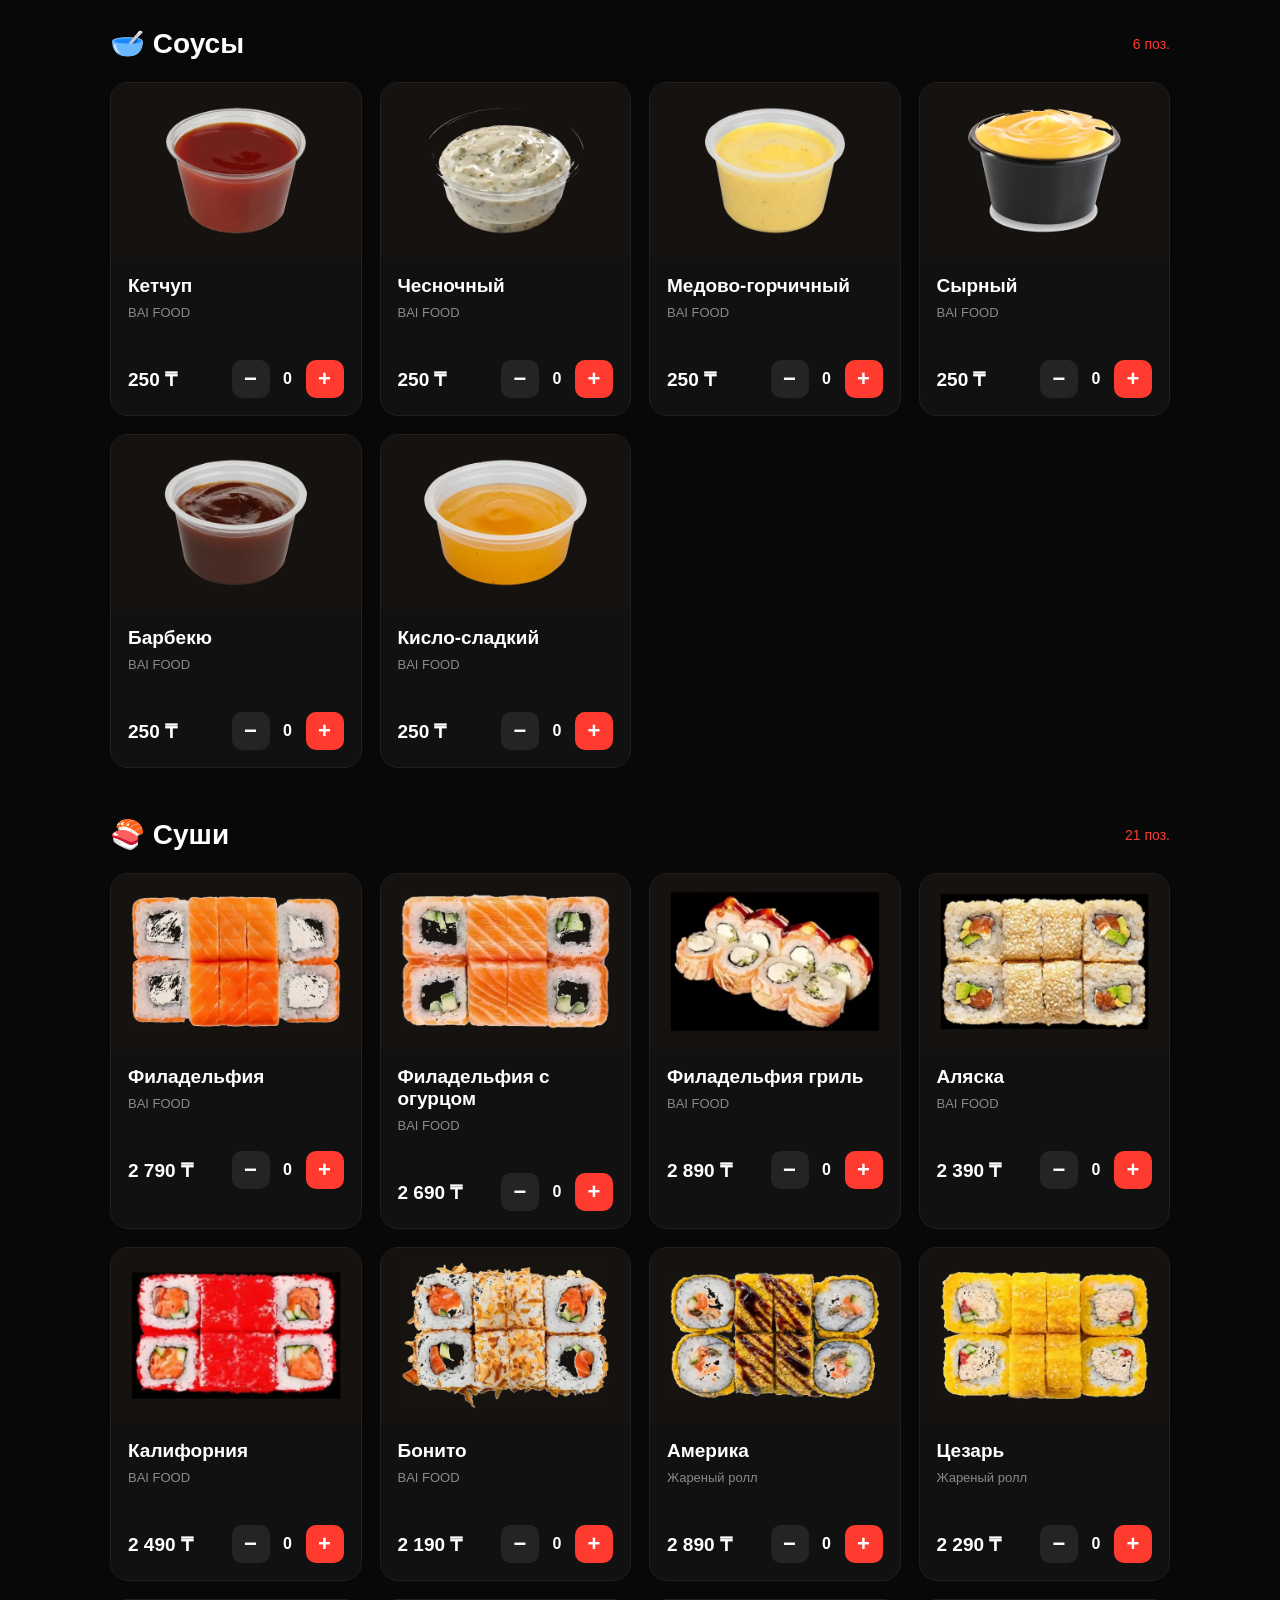
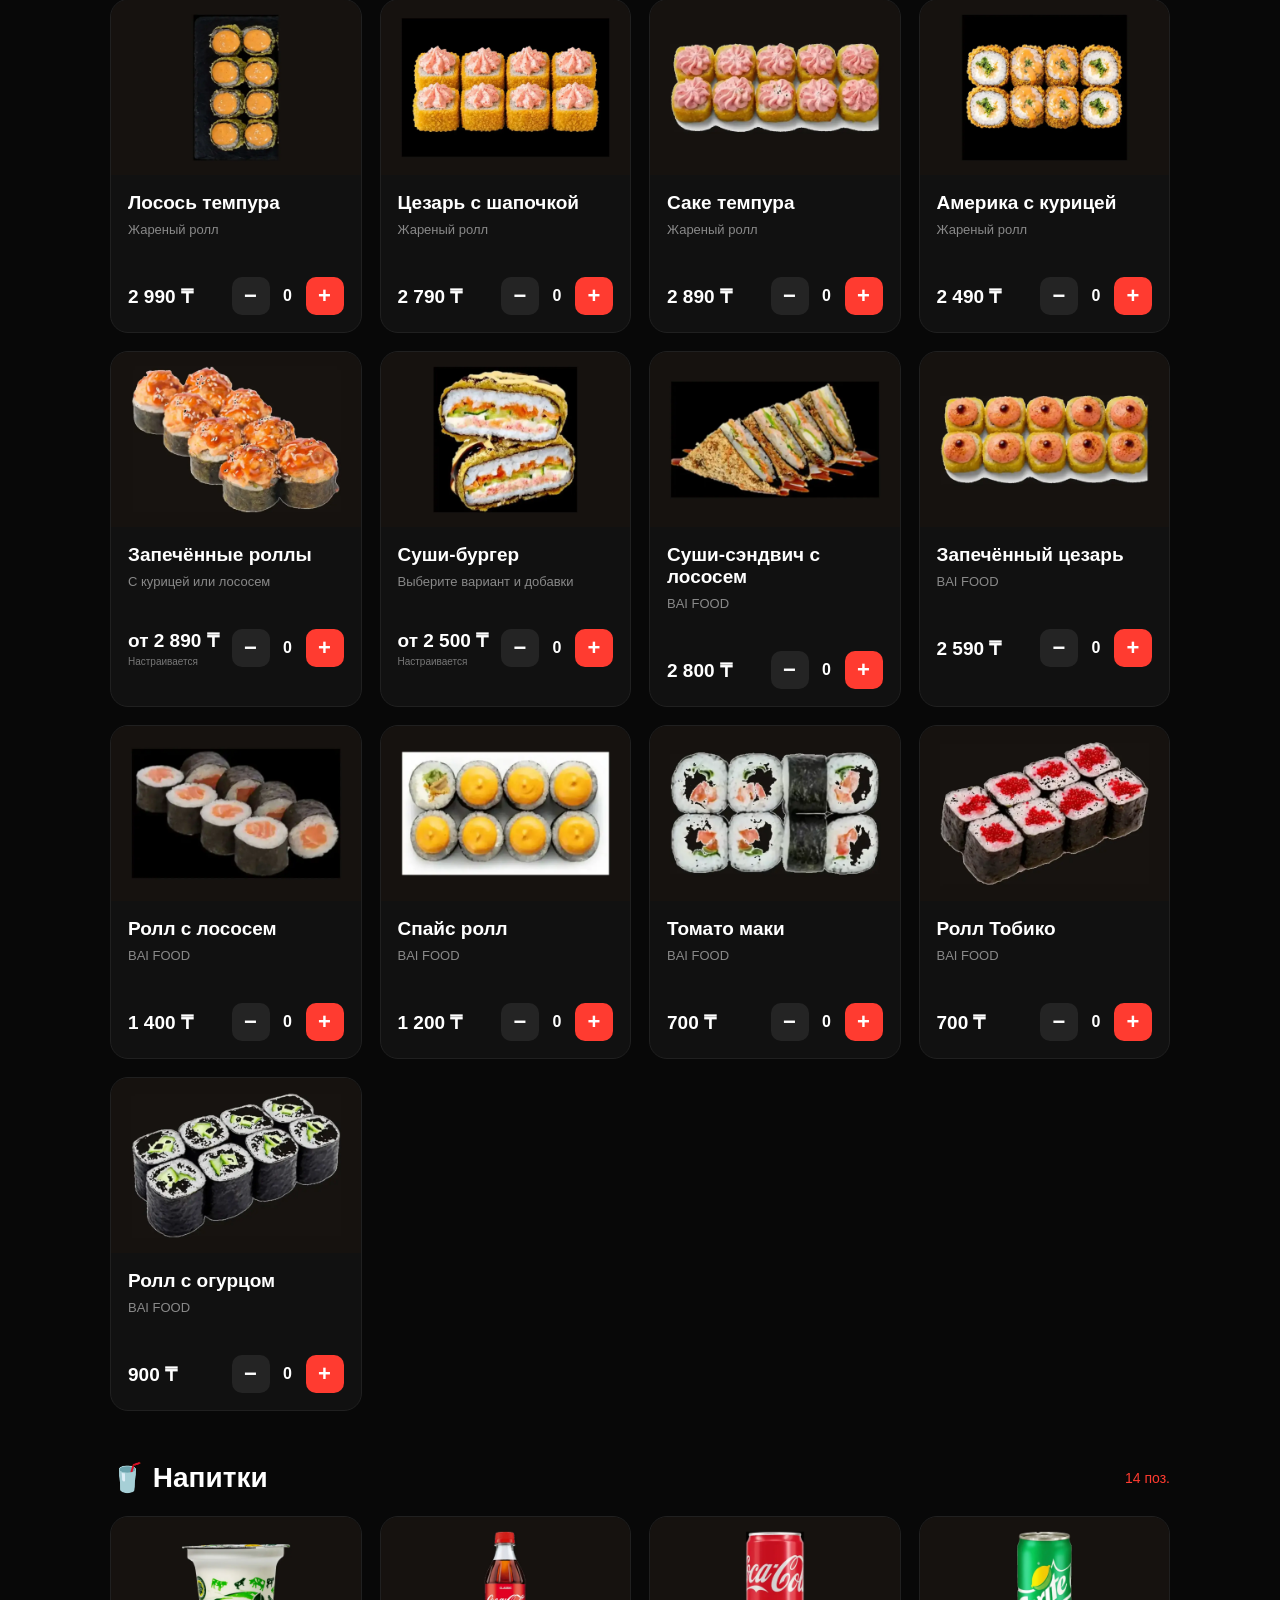
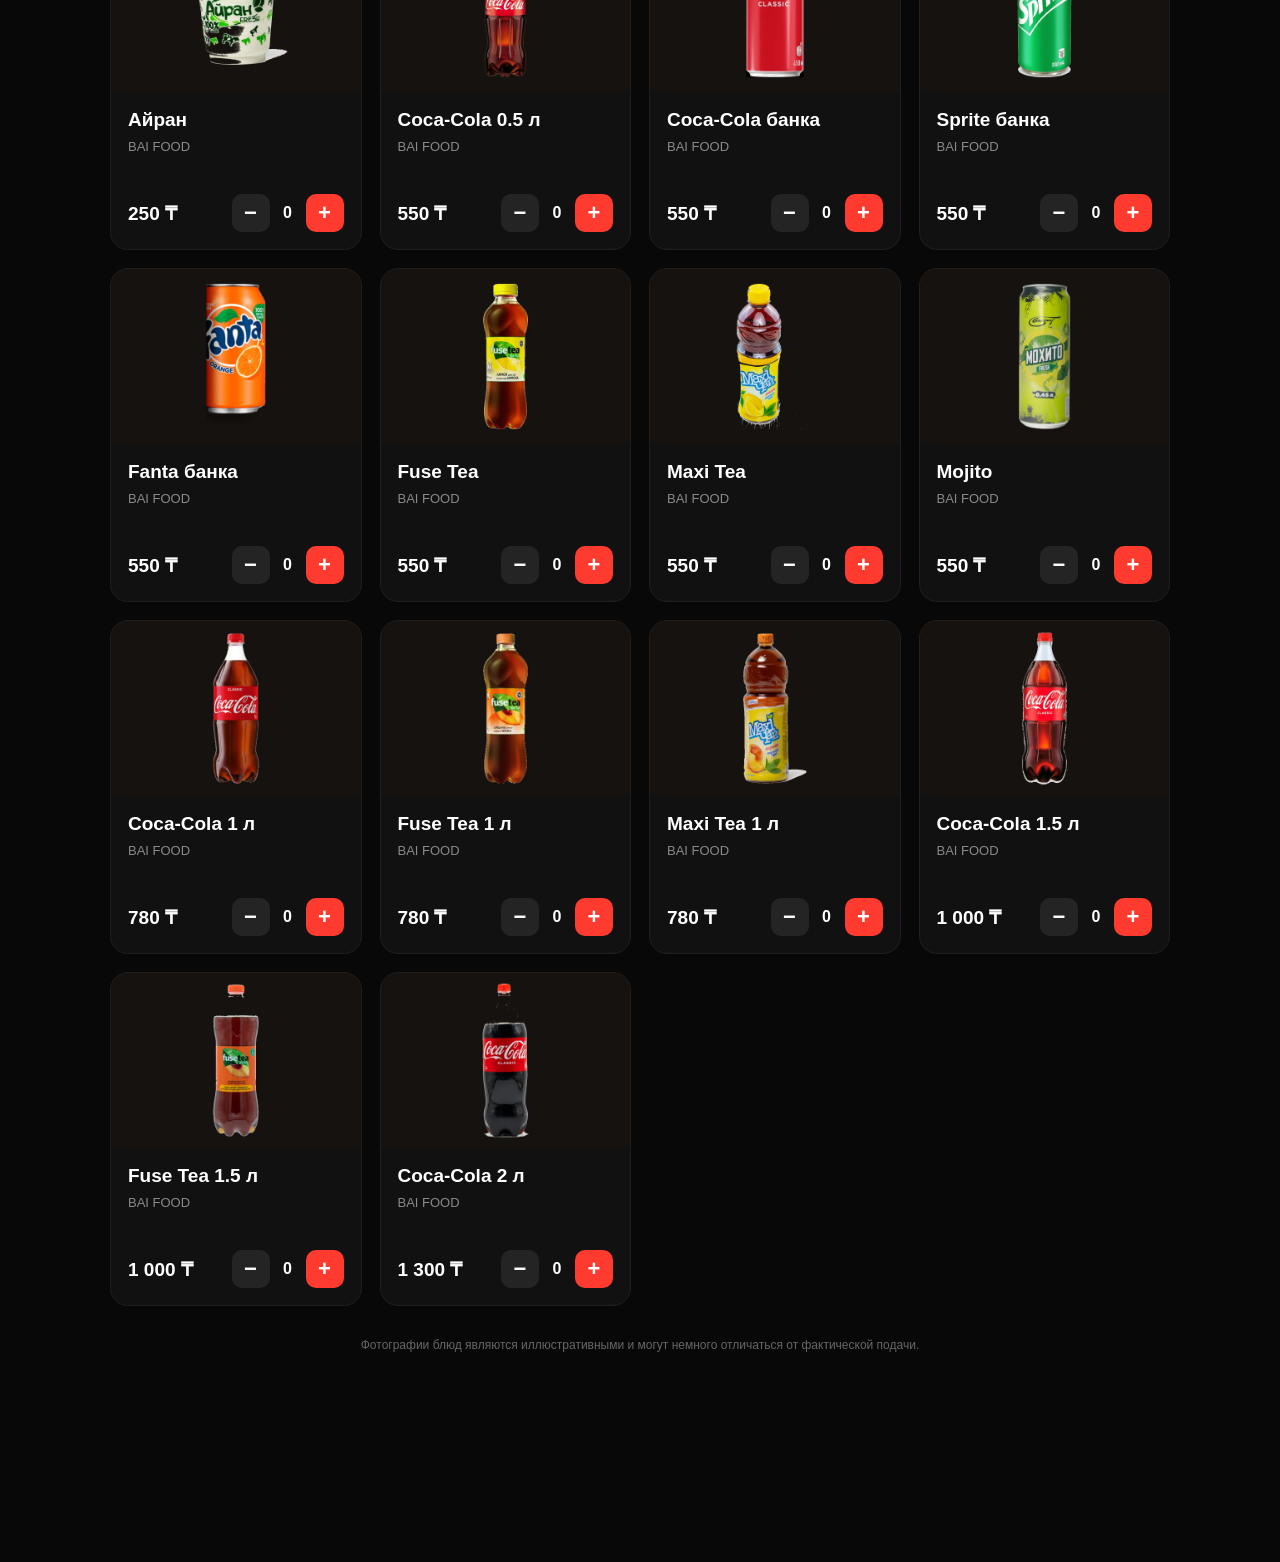
==== commit 1ec17cb7: "update menu photos and checkout" ====
--- a/index.html
+++ b/index.html
@@ -1,1127 +1,167 @@
 <!DOCTYPE html>
 <html lang="ru">
+<head>
+  <meta charset="UTF-8">
+  <meta name="viewport" content="width=device-width, initial-scale=1.0, viewport-fit=cover">
+  <meta name="theme-color" content="#080808">
+  <title>BAI FOOD — меню и заказ</title>
+  <link rel="stylesheet" href="style.css">
+</head>
+<body>
+  <header class="hero" id="home">
+    <nav class="navbar">
+      <a class="brand" href="#home">
+        <div class="brand-logo">B</div>
+        <div class="brand-text"><strong>BAI FOOD</strong><span>BURGER · БАКТЫБАЙ</span></div>
+      </a>
+      <button class="menu-button" type="button" onclick="openCart()" aria-label="Открыть корзину">🛒 <b id="nav-cart-count">0</b></button>
+    </nav>
+    <div class="hero-content">
+      <div class="open-badge">● Мы открыты!</div>
+      <h1>ВКУС, КОТОРЫЙ <span>ХОЧЕТСЯ ПОВТОРЯТЬ</span></h1>
+      <p class="hero-description">Донеры, пицца, бургеры, суши и горячие закуски с доставкой в Бактыбай и соседние районы.</p>
+      <div class="hero-info">
+        <div><span class="info-icon">◷</span><span>10:00–22:00</span></div>
+        <div><span class="info-icon">🚚</span><span>4 зоны доставки</span></div>
+      </div>
+      <div class="hero-buttons">
+        <button class="main-menu-button" type="button" onclick="document.getElementById('menu').scrollIntoView({behavior:'smooth'})">📖 Смотреть меню</button>
+      </div>
+    </div>
+  </header>
 
-<head>
+  <section class="features">
+    <button class="feature-item feature-button" type="button" onclick="document.getElementById('promotions').scrollIntoView({behavior:'smooth'})"><span>🔥</span><p><strong>Акции</strong><br>подарки к заказу</p></button>
+    <div class="feature-item"><span>🚚</span><p>Доставка<br>по зонам</p></div>
+    <div class="feature-item"><span>🍔</span><p>Большие<br>порции</p></div>
+    <div class="feature-item"><span>💳</span><p>Kaspi /<br>Наличные</p></div>
+  </section>
 
-  <meta charset="UTF-8">
+  <section class="categories-section" id="menu">
+    <div class="section-title"><h2>Категории</h2></div>
+    <div id="categories" class="categories"></div>
+  </section>
 
-  <meta
-    name="viewport"
-    content="width=device-width, initial-scale=1.0"
-  >
+  <section class="menu-section promotion-section" id="promotions">
+    <div class="section-title"><h2>🔥 Акции</h2><span>Подарки добавятся автоматически</span></div>
+    <div class="offers-grid">
+      <article class="offer-card offer-pepperoni"><div><h3>Пепперони в подарок</h3><strong>при заказе от 10 000 ₸*</strong><small>*Сеты и комбо не учитываются.</small></div></article>
+      <article class="offer-card offer-ayran"><div><h3>4 донера = 4 айрана в подарок</h3><strong>Любые 4 донера из обычного меню</strong><small>За каждые полные 4 донера. Сеты не учитываются.</small></div></article>
+    </div>
+  </section>
 
-  <title>BAI FOOD & SUSHI BAR</title>
+  <section class="menu-section sets-section" id="sets">
+    <div class="section-title"><h2>🍱 Сеты</h2><span>Готовые наборы</span></div>
+    <div id="sets-grid" class="products-grid"></div>
+  </section>
 
-  <link
-    rel="stylesheet"
-    href="style.css"
-  >
+  <section class="menu-section sets-section" id="sushi-sets">
+    <div class="section-title"><h2>🍱 Суши сеты</h2><span>Большие наборы</span></div>
+    <div id="sushi-sets-grid" class="products-grid"></div>
+  </section>
 
-</head>
+  <main id="menu-root"></main>
+  <p class="image-disclaimer">Фотографии блюд являются иллюстративными и могут немного отличаться от фактической подачи.</p>
 
-
-<body>
-
-
-<!-- ========================= -->
-<!-- HERO -->
-<!-- ========================= -->
-
-<header class="hero">
-
-  <div class="hero-overlay"></div>
-
-  <div class="hero-content">
-
-    <div class="brand-badge">
-      BAI FOOD
-    </div>
-
-    <h1>
-      BAI FOOD
-      <span>& SUSHI BAR</span>
-    </h1>
-
-    <p>
-      Суши • Бургеры • Напитки
-    </p>
-
-    <a
-      href="#popular"
-      class="hero-button"
-    >
-      Смотреть меню
-    </a>
-
+  <div class="cart-bar" onclick="openCart()" role="button" tabindex="0">
+    <div class="cart-left">🛒 <span>Корзина</span></div>
+    <span id="cart-info">0 товаров — 0 ₸</span>
+    <span class="cart-arrow">›</span>
   </div>
 
-</header>
-
-
-
-<!-- ========================= -->
-<!-- ПРЕИМУЩЕСТВА -->
-<!-- ========================= -->
-
-<section class="features">
-
-  <div class="feature">
-
-    <span>🔥</span>
-
-    <div>
-
-      <strong>
-        Всегда свежее
-      </strong>
-
-      <p>
-        Готовим после заказа
-      </p>
-
+  <div id="customize-modal" class="cart-modal" aria-hidden="true">
+    <div class="cart-box customize-box">
+      <button class="close-cart" type="button" onclick="closeCustomize()">×</button>
+      <div id="customize-photo" class="customize-photo"></div>
+      <h2 id="customize-title">Настройте блюдо</h2>
+      <p id="customize-description" class="modal-description"></p>
+      <div id="variant-options"></div>
+      <div id="addon-options"></div>
+      <div class="customize-total"><span>Цена</span><strong id="customize-total">0 ₸</strong></div>
+      <button class="checkout-button" type="button" onclick="confirmCustomizedItem()">Добавить в корзину</button>
     </div>
-
   </div>
 
-
-  <div class="feature">
-
-    <span>⚡</span>
-
-    <div>
-
-      <strong>
-        Быстро
-      </strong>
-
-      <p>
-        Удобный заказ онлайн
-      </p>
-
+  <div id="cart-modal" class="cart-modal" aria-hidden="true">
+    <div class="cart-box cart-large">
+      <button class="close-cart" type="button" onclick="closeCart()">×</button>
+      <h2>Ваш заказ</h2>
+      <div id="cart-items"></div>
+      <div id="gift-progress" class="gift-progress"></div>
+      <hr>
+      <div class="summary-row"><span>Товары</span><strong id="cart-subtotal">0 ₸</strong></div>
+      <h3 id="cart-total">Итого: 0 ₸</h3>
+      <button class="checkout-button" type="button" onclick="openCheckout()">Оформить заказ</button>
     </div>
-
   </div>
 
-
-  <div class="feature">
-
-    <span>❤️</span>
-
-    <div>
-
-      <strong>
-        С любовью
-      </strong>
-
-      <p>
-        BAI FOOD Baktybai
-      </p>
-
+  <div id="checkout-modal" class="cart-modal" aria-hidden="true">
+    <div class="cart-box cart-large">
+      <button class="close-cart" type="button" onclick="closeCheckout()">×</button>
+      <h2>Оформление заказа</h2>
+      <div class="order-type">
+        <p>Как вы хотите получить заказ?</p>
+        <div class="choice-cards">
+          <label><input type="radio" name="orderType" value="В заведении" checked><span><b>В заведении</b><small>Номер стола</small></span></label>
+          <label><input type="radio" name="orderType" value="Доставка"><span><b>Доставка</b><small>Выберите зону</small></span></label>
+        </div>
+      </div>
+      <div id="table-field"><input type="number" id="table-number" placeholder="Номер стола" min="1"></div>
+      <input type="text" id="customer-name" placeholder="Ваше имя" autocomplete="name">
+      <div id="delivery-fields" class="delivery-fields">
+        <label class="field-label" for="delivery-zone">Зона доставки</label>
+        <select id="delivery-zone">
+          <option value="baktybai">Бақтыбай</option>
+          <option value="eltai">Елтай</option>
+          <option value="otenai">Өтенай</option>
+          <option value="balpyk-bi">Балпық би</option>
+        </select>
+        <input type="tel" id="customer-phone" placeholder="Номер телефона" autocomplete="tel">
+        <input type="text" id="customer-address" placeholder="Адрес доставки" autocomplete="street-address">
+        <div id="delivery-explanation" class="delivery-explanation"></div>
+      </div>
+      <div class="payment-method">
+        <p>Способ оплаты</p>
+        <div class="choice-cards">
+          <label><input type="radio" name="payment" value="Наличными" checked><span><b>Наличные</b><small id="cash-caption">Оплата кассиру</small></span></label>
+          <label><input type="radio" name="payment" value="Kaspi перевод"><span><b>Kaspi перевод</b><small>После оформления откроется Kaspi Pay</small></span></label>
+        </div>
+      </div>
+      <div id="kaspi-payment"><p>После оформления откроется Kaspi Pay. Введите итоговую сумму заказа вручную.</p></div>
+      <div id="cash-change" class="cash-change">
+        <p>Нужна сдача?</p>
+        <div class="choice-cards">
+          <label><input type="radio" name="cashChangeMode" value="none" checked><span><b>Без сдачи</b><small>Оплачу точной суммой</small></span></label>
+          <label><input type="radio" name="cashChangeMode" value="change"><span><b>Нужна сдача</b><small>Укажите сумму</small></span></label>
+        </div>
+        <div id="cash-change-amount-wrap" hidden>
+          <input type="number" id="cash-change-from" min="0" step="10" inputmode="numeric" placeholder="Нужна сдача с ___ ₸">
+          <div id="cash-change-result" class="cash-change-result"></div>
+        </div>
+      </div>
+      <div class="checkout-summary">
+        <div><span>Товары</span><strong id="checkout-products-total">0 ₸</strong></div>
+        <div><span>Доставка</span><strong id="checkout-delivery-fee">—</strong></div>
+        <div class="checkout-grand"><span>Итого</span><strong id="checkout-grand-total">0 ₸</strong></div>
+      </div>
+      <p id="checkout-error" class="checkout-error"></p>
+      <button class="checkout-button" id="submit-order-button" type="button" onclick="sendOrder()">Отправить заказ</button>
     </div>
-
   </div>
 
-</section>
-
-
-
-<!-- ========================= -->
-<!-- КАТЕГОРИИ -->
-<!-- ========================= -->
-
-<nav class="categories">
-
-  <a href="#popular">
-    Популярное
-  </a>
-
-  <a href="#rolls">
-    Роллы
-  </a>
-
-  <a href="#drinks">
-    Напитки
-  </a>
-
-</nav>
-
-
-
-<!-- ========================= -->
-<!-- ПОПУЛЯРНОЕ -->
-<!-- ========================= -->
-
-<section
-  class="menu-section"
-  id="popular"
->
-
-  <div class="section-title">
-
-    <h2>
-      🔥 Популярное
-    </h2>
-
-    <span>
-      Выбор гостей
-    </span>
-
+  <div id="success-modal" class="cart-modal" aria-hidden="true">
+    <div class="cart-box success-box">
+      <div class="success-icon">✓</div>
+      <h2>Заказ принят</h2>
+      <p id="success-primary">Спасибо за заказ!</p>
+      <p id="success-secondary">Мы скоро свяжемся с вами для подтверждения.</p>
+      <div id="success-status" class="success-status">Ожидаем принятия заказа кассиром…</div>
+      <div id="success-payment-status" class="success-payment-status" hidden>Ожидаем подтверждения оплаты кассиром</div>
+      <h3 id="success-total">Итого: 0 ₸</h3>
+      <button class="checkout-button" type="button" onclick="closeSuccess()">На главную</button>
+    </div>
   </div>
 
-
-  <div class="products-grid">
-
-
-    <!-- ФИЛАДЕЛЬФИЯ -->
-
-    <article class="product">
-
-      <div class="product-image">
-
-        <img
-          src="images/phelodel.png"
-          alt="Филадельфия"
-        >
-
-      </div>
-
-
-      <div class="product-content">
-
-        <h3>
-          Филадельфия
-        </h3>
-
-        <p class="product-description">
-          Нежный ролл с лососем и сливочным сыром
-        </p>
-
-
-        <div class="product-bottom">
-
-          <strong class="price">
-            2 790 ₸
-          </strong>
-
-
-          <div class="quantity">
-
-            <button
-              class="minus-button"
-              onclick="removeFromCart()"
-            >
-              −
-            </button>
-
-            <span id="item-count">
-              0
-            </span>
-
-            <button
-              class="add-button"
-              onclick="addToCart()"
-            >
-              +
-            </button>
-
-          </div>
-
-        </div>
-
-      </div>
-
-    </article>
-
-
-
-    <!-- КАЛИФОРНИЯ -->
-
-    <article class="product">
-
-      <div class="product-image">
-
-        <img
-          src="images/kali.jpg"
-          alt="Калифорния"
-        >
-
-      </div>
-
-
-      <div class="product-content">
-
-        <h3>
-          Калифорния
-        </h3>
-
-        <p class="product-description">
-          Классический ролл Калифорния
-        </p>
-
-
-        <div class="product-bottom">
-
-          <strong class="price">
-            2 490 ₸
-          </strong>
-
-
-          <div class="quantity">
-
-            <button
-              class="minus-button"
-              onclick="removeCalifornia()"
-            >
-              −
-            </button>
-
-            <span id="california-count">
-              0
-            </span>
-
-            <button
-              class="add-button"
-              onclick="addCalifornia()"
-            >
-              +
-            </button>
-
-          </div>
-
-        </div>
-
-      </div>
-
-    </article>
-
-
-
-    <!-- ЧИЗБУРГЕР -->
-
-    <article class="product">
-
-      <div class="product-image">
-
-        <img
-          src="images/burger.jpg"
-          alt="Чизбургер"
-        >
-
-      </div>
-
-
-      <div class="product-content">
-
-        <h3>
-          Чизбургер
-        </h3>
-
-        <p class="product-description">
-          Сочный бургер с сыром
-        </p>
-
-
-        <div class="product-bottom">
-
-          <strong class="price">
-            1 650 ₸
-          </strong>
-
-
-          <div class="quantity">
-
-            <button
-              class="minus-button"
-              onclick="removeBurger()"
-            >
-              −
-            </button>
-
-            <span id="burger-count">
-              0
-            </span>
-
-            <button
-              class="add-button"
-              onclick="addBurger()"
-            >
-              +
-            </button>
-
-          </div>
-
-        </div>
-
-      </div>
-
-    </article>
-
-  </div>
-
-</section>
-
-
-
-<!-- ========================= -->
-<!-- РОЛЛЫ -->
-<!-- ========================= -->
-
-<section
-  class="menu-section"
-  id="rolls"
->
-
-  <div class="section-title">
-
-    <h2>
-      🍣 Роллы
-    </h2>
-
-    <span>
-      BAI FOOD
-    </span>
-
-  </div>
-
-
-  <div class="products-grid">
-
-
-    <!-- АЛЯСКА -->
-
-    <article class="product">
-
-      <div class="product-image">
-
-        <img
-          src="images/alaska.jpg"
-          alt="Аляска"
-        >
-
-      </div>
-
-
-      <div class="product-content">
-
-        <h3>
-          Аляска
-        </h3>
-
-        <p class="product-description">
-          Ролл Аляска
-        </p>
-
-
-        <div class="product-bottom">
-
-          <strong class="price">
-            2 390 ₸
-          </strong>
-
-
-          <div class="quantity">
-
-            <button
-              class="minus-button"
-              onclick="removeAlaska()"
-            >
-              −
-            </button>
-
-            <span id="alaska-count">
-              0
-            </span>
-
-            <button
-              class="add-button"
-              onclick="addAlaska()"
-            >
-              +
-            </button>
-
-          </div>
-
-        </div>
-
-      </div>
-
-    </article>
-
-
-
-    <!-- БОНИТО -->
-
-    <article class="product">
-
-      <div class="product-image">
-
-        <img
-          src="images/bonito.jpg"
-          alt="Бонито"
-        >
-
-      </div>
-
-
-      <div class="product-content">
-
-        <h3>
-          Бонито
-        </h3>
-
-        <p class="product-description">
-          Ролл Бонито
-        </p>
-
-
-        <div class="product-bottom">
-
-          <strong class="price">
-            2 190 ₸
-          </strong>
-
-
-          <div class="quantity">
-
-            <button
-              class="minus-button"
-              onclick="removeBonito()"
-            >
-              −
-            </button>
-
-            <span id="bonito-count">
-              0
-            </span>
-
-            <button
-              class="add-button"
-              onclick="addBonito()"
-            >
-              +
-            </button>
-
-          </div>
-
-        </div>
-
-      </div>
-
-    </article>
-
-  </div>
-
-</section>
-
-
-
-<!-- ========================= -->
-<!-- НАПИТКИ -->
-<!-- ========================= -->
-
-<section
-  class="menu-section"
-  id="drinks"
->
-
-  <div class="section-title">
-
-    <h2>
-      🥤 Напитки
-    </h2>
-
-    <span>
-      Bubble Tea & Лимонады
-    </span>
-
-  </div>
-
-
-  <div class="products-grid">
-
-
-    <!-- BUBBLE TEA 0.5 -->
-
-    <article class="product">
-
-      <div class="product-image">
-
-        <img
-          src="images/drink-placeholder.svg"
-          alt="Bubble Tea 0.5 л"
-        >
-
-      </div>
-
-
-      <div class="product-content">
-
-        <h3>
-          Bubble Tea 0.5 л
-        </h3>
-
-        <p class="product-description">
-          Клубника • Батат • Шоколад • OREO • Таро •
-          Сникерс • Сливочный • Ганконг • Банан
-        </p>
-
-
-        <div class="product-bottom">
-
-          <strong class="price">
-            1 300 ₸
-          </strong>
-
-
-          <div class="quantity">
-
-            <button
-              class="minus-button"
-              onclick="removeBubble05()"
-            >
-              −
-            </button>
-
-            <span id="bubble05-count">
-              0
-            </span>
-
-            <button
-              class="add-button"
-              onclick="addBubble05()"
-            >
-              +
-            </button>
-
-          </div>
-
-        </div>
-
-      </div>
-
-    </article>
-
-
-
-    <!-- BUBBLE TEA 0.7 -->
-
-    <article class="product">
-
-      <div class="product-image">
-
-        <img
-          src="images/drink-placeholder.svg"
-          alt="Bubble Tea 0.7 л"
-        >
-
-      </div>
-
-
-      <div class="product-content">
-
-        <h3>
-          Bubble Tea 0.7 л
-        </h3>
-
-        <p class="product-description">
-          Клубника • Батат • Шоколад • OREO • Таро •
-          Сникерс • Сливочный • Ганконг • Банан
-        </p>
-
-
-        <div class="product-bottom">
-
-          <strong class="price">
-            1 500 ₸
-          </strong>
-
-
-          <div class="quantity">
-
-            <button
-              class="minus-button"
-              onclick="removeBubble07()"
-            >
-              −
-            </button>
-
-            <span id="bubble07-count">
-              0
-            </span>
-
-            <button
-              class="add-button"
-              onclick="addBubble07()"
-            >
-              +
-            </button>
-
-          </div>
-
-        </div>
-
-      </div>
-
-    </article>
-
-
-
-    <!-- ЛИМОНАД 0.5 -->
-
-    <article class="product">
-
-      <div class="product-image">
-
-        <img
-          src="images/drink-placeholder.svg"
-          alt="Лимонад 0.5 л"
-        >
-
-      </div>
-
-
-      <div class="product-content">
-
-        <h3>
-          Лимонад 0.5 л
-        </h3>
-
-        <p class="product-description">
-          Манго-маракуйя • Киви • Ягодный • Мохито
-        </p>
-
-
-        <div class="product-bottom">
-
-          <strong class="price">
-            700 ₸
-          </strong>
-
-
-          <div class="quantity">
-
-            <button
-              class="minus-button"
-              onclick="removeLemonade05()"
-            >
-              −
-            </button>
-
-            <span id="lemonade05-count">
-              0
-            </span>
-
-            <button
-              class="add-button"
-              onclick="addLemonade05()"
-            >
-              +
-            </button>
-
-          </div>
-
-        </div>
-
-      </div>
-
-    </article>
-
-
-
-    <!-- ЛИМОНАД 0.7 -->
-
-    <article class="product">
-
-      <div class="product-image">
-
-        <img
-          src="images/drink-placeholder.svg"
-          alt="Лимонад 0.7 л"
-        >
-
-      </div>
-
-
-      <div class="product-content">
-
-        <h3>
-          Лимонад 0.7 л
-        </h3>
-
-        <p class="product-description">
-          Манго-маракуйя • Киви • Ягодный • Мохито
-        </p>
-
-
-        <div class="product-bottom">
-
-          <strong class="price">
-            900 ₸
-          </strong>
-
-
-          <div class="quantity">
-
-            <button
-              class="minus-button"
-              onclick="removeLemonade07()"
-            >
-              −
-            </button>
-
-            <span id="lemonade07-count">
-              0
-            </span>
-
-            <button
-              class="add-button"
-              onclick="addLemonade07()"
-            >
-              +
-            </button>
-
-          </div>
-
-        </div>
-
-      </div>
-
-    </article>
-
-  </div>
-
-</section>
-
-
-
-<!-- ========================= -->
-<!-- НИЖНЯЯ КОРЗИНА -->
-<!-- ========================= -->
-
-<div
-  class="cart-bar"
-  onclick="openCart()"
->
-
-  <div>
-
-    <span>
-      🛒
-    </span>
-
-    <strong>
-      Корзина
-    </strong>
-
-  </div>
-
-
-  <span id="cart-info">
-    0 товар — 0 ₸
-  </span>
-
-</div>
-
-
-
-<!-- ========================= -->
-<!-- КОРЗИНА MODAL -->
-<!-- ========================= -->
-
-<div
-  class="cart-modal"
-  id="cart-modal"
->
-
-  <div class="cart-box">
-
-    <button
-      class="close-cart"
-      onclick="closeCart()"
-    >
-      ×
-    </button>
-
-
-    <h2>
-      Корзина
-    </h2>
-
-
-    <div id="cart-items">
-
-    </div>
-
-
-    <h3 id="cart-total">
-      Итого: 0 ₸
-    </h3>
-
-
-    <button
-      class="checkout-button"
-      onclick="openCheckout()"
-    >
-      Оформить заказ
-    </button>
-
-  </div>
-
-</div>
-
-
-
-<!-- ========================= -->
-<!-- ОФОРМЛЕНИЕ -->
-<!-- ========================= -->
-
-<div
-  class="cart-modal"
-  id="checkout-modal"
->
-
-  <div class="cart-box checkout-box">
-
-    <button
-      class="close-cart"
-      onclick="closeCheckout()"
-    >
-      ×
-    </button>
-
-
-    <h2>
-      Оформление заказа
-    </h2>
-
-
-    <!-- ТИП ЗАКАЗА -->
-
-    <div class="checkout-group">
-
-      <label class="checkout-label">
-        Тип заказа
-      </label>
-
-
-      <label class="radio-option">
-
-        <input
-          type="radio"
-          name="orderType"
-          value="В заведении"
-          checked
-        >
-
-        В заведении
-
-      </label>
-
-
-      <label class="radio-option">
-
-        <input
-          type="radio"
-          name="orderType"
-          value="Доставка"
-        >
-
-        Доставка
-
-      </label>
-
-    </div>
-
-
-
-    <!-- ИМЯ -->
-
-    <div class="checkout-group">
-
-      <label class="checkout-label">
-        Ваше имя
-      </label>
-
-      <input
-        type="text"
-        id="customer-name"
-        placeholder="Введите имя"
-      >
-
-    </div>
-
-
-
-    <!-- СТОЛ -->
-
-    <div
-      class="checkout-group"
-      id="table-field"
-    >
-
-      <label class="checkout-label">
-        Номер стола
-      </label>
-
-      <input
-        type="text"
-        id="table-number"
-        placeholder="Например: 5"
-      >
-
-    </div>
-
-
-
-    <!-- ТЕЛЕФОН -->
-
-    <div class="checkout-group">
-
-      <label class="checkout-label">
-        Телефон
-      </label>
-
-      <input
-        type="tel"
-        id="customer-phone"
-        placeholder="+7 777 000 00 00"
-      >
-
-    </div>
-
-
-
-    <!-- АДРЕС -->
-
-    <div class="checkout-group">
-
-      <label class="checkout-label">
-        Адрес доставки
-      </label>
-
-      <input
-        type="text"
-        id="customer-address"
-        placeholder="Улица, дом"
-      >
-
-    </div>
-
-
-
-    <!-- ОПЛАТА -->
-
-    <div class="checkout-group">
-
-      <label class="checkout-label">
-        Оплата
-      </label>
-
-
-      <label class="radio-option">
-
-        <input
-          type="radio"
-          name="payment"
-          value="Наличными"
-          checked
-        >
-
-        Наличными
-
-      </label>
-
-
-      <label class="radio-option">
-
-        <input
-          type="radio"
-          name="payment"
-          value="Kaspi перевод"
-        >
-
-        Kaspi перевод
-
-      </label>
-
-    </div>
-
-
-
-    <!-- KASPI -->
-
-    <div
-      id="kaspi-payment"
-      style="display: none;"
-    >
-
-      <p>
-        После оформления заказа менеджер отправит данные для оплаты Kaspi.
-      </p>
-
-    </div>
-
-
-
-    <button
-      class="checkout-button"
-      onclick="sendOrder()"
-    >
-      Отправить заказ
-    </button>
-
-  </div>
-
-</div>
-
-
-
-<!-- ========================= -->
-<!-- УСПЕШНЫЙ ЗАКАЗ -->
-<!-- ========================= -->
-
-<div
-  class="cart-modal"
-  id="success-modal"
->
-
-  <div class="cart-box success-box">
-
-    <div class="success-icon">
-      ✓
-    </div>
-
-
-    <h2>
-      Заказ принят!
-    </h2>
-
-
-    <p>
-      Спасибо за заказ ❤️
-    </p>
-
-
-    <h3 id="success-total">
-      Итого: 0 ₸
-    </h3>
-
-
-    <button
-      class="checkout-button"
-      onclick="closeSuccess()"
-    >
-      На главную
-    </button>
-
-  </div>
-
-</div>
-
-
-
-<script src="script.js"></script>
-
+  <script src="script.js"></script>
 </body>
-
 </html>
--- a/style.css
+++ b/style.css
@@ -1,1070 +1,23 @@
-/* =========================
-   GLOBAL
-========================= */
-
-* {
-  box-sizing: border-box;
-}
-
-html {
-  scroll-behavior: smooth;
-}
-
-body {
-  margin: 0;
-  padding-bottom: 110px;
-
-  background: #080808;
-  color: #ffffff;
-
-  font-family:
-    Arial,
-    Helvetica,
-    sans-serif;
-}
-
-button,
-input {
-  font: inherit;
-}
-
-button,
-a {
-  -webkit-tap-highlight-color: transparent;
-}
-
-
-/* =========================
-   HERO
-========================= */
-
-.hero {
-  min-height: 600px;
-
-  position: relative;
-
-  display: flex;
-  align-items: center;
-
-  padding: 40px 7%;
-
-  overflow: hidden;
-
-  background:
-    linear-gradient(
-      90deg,
-      rgba(0, 0, 0, 0.94) 0%,
-      rgba(0, 0, 0, 0.72) 48%,
-      rgba(0, 0, 0, 0.35) 100%
-    ),
-    url("images/hero.jpg");
-
-  background-size: cover;
-  background-position: center;
-}
-
-.hero-overlay {
-  position: absolute;
-  inset: 0;
-
-  background:
-    linear-gradient(
-      180deg,
-      rgba(0, 0, 0, 0.05),
-      rgba(0, 0, 0, 0.35)
-    );
-
-  pointer-events: none;
-}
-
-.hero-content {
-  position: relative;
-  z-index: 2;
-
-  width: 100%;
-  max-width: 1100px;
-
-  margin: 0 auto;
-}
-
-.brand-badge {
-  width: max-content;
-
-  margin-bottom: 20px;
-  padding: 8px 13px;
-
-  border: 1px solid rgba(255, 59, 48, 0.45);
-  border-radius: 50px;
-
-  background: rgba(255, 59, 48, 0.12);
-
-  color: #ff3b30;
-
-  font-size: 13px;
-  font-weight: 800;
-  letter-spacing: 1px;
-}
-
-.hero h1 {
-  max-width: 720px;
-
-  margin: 0;
-
-  font-size: clamp(46px, 7vw, 82px);
-  line-height: 0.95;
-
-  font-weight: 900;
-  letter-spacing: -3px;
-}
-
-.hero h1 span {
-  display: block;
-
-  margin-top: 8px;
-
-  color: #ff3b30;
-}
-
-.hero-content > p {
-  margin: 25px 0;
-
-  color: #d0d0d0;
-
-  font-size: 19px;
-}
-
-.hero-button {
-  display: inline-flex;
-  align-items: center;
-  justify-content: center;
-
-  padding: 15px 23px;
-
-  border-radius: 13px;
-
-  background: #ff3b30;
-  color: #ffffff;
-
-  text-decoration: none;
-
-  font-size: 16px;
-  font-weight: 800;
-
-  box-shadow:
-    0 10px 35px rgba(255, 59, 48, 0.25);
-
-  transition: 0.2s;
-}
-
-.hero-button:hover {
-  transform: translateY(-2px);
-
-  background: #e9342b;
-}
-
-
-/* =========================
-   FEATURES
-========================= */
-
-.features {
-  position: relative;
-  z-index: 5;
-
-  max-width: 1100px;
-
-  margin: -35px auto 0;
-  padding: 0 20px;
-
-  display: grid;
-  grid-template-columns: repeat(3, 1fr);
-
-  gap: 12px;
-}
-
-.feature {
-  min-height: 105px;
-
-  display: flex;
-  align-items: center;
-
-  gap: 13px;
-
-  padding: 20px;
-
-  border: 1px solid #232323;
-  border-radius: 18px;
-
-  background: #111111;
-
-  box-shadow:
-    0 10px 30px rgba(0, 0, 0, 0.35);
-}
-
-.feature > span {
-  flex-shrink: 0;
-
-  font-size: 29px;
-}
-
-.feature strong {
-  display: block;
-
-  margin-bottom: 5px;
-
-  color: #ffffff;
-
-  font-size: 15px;
-}
-
-.feature p {
-  margin: 0;
-
-  color: #929292;
-
-  font-size: 13px;
-  line-height: 1.4;
-}
-
-
-/* =========================
-   CATEGORIES
-========================= */
-
-.categories {
-  max-width: 1100px;
-
-  margin: 55px auto 20px;
-  padding: 0 20px 8px;
-
-  display: flex;
-
-  gap: 10px;
-
-  overflow-x: auto;
-
-  scrollbar-width: none;
-}
-
-.categories::-webkit-scrollbar {
-  display: none;
-}
-
-.categories a {
-  flex-shrink: 0;
-
-  padding: 12px 18px;
-
-  border: 1px solid #292929;
-  border-radius: 50px;
-
-  background: #121212;
-  color: #d0d0d0;
-
-  text-decoration: none;
-
-  font-size: 14px;
-  font-weight: 700;
-
-  transition: 0.2s;
-}
-
-.categories a:first-child {
-  border-color: #ff3b30;
-
-  background: #ff3b30;
-  color: #ffffff;
-}
-
-.categories a:hover {
-  border-color: #ff3b30;
-
-  color: #ffffff;
-}
-
-
-/* =========================
-   MENU SECTION
-========================= */
-
-.menu-section {
-  max-width: 1100px;
-
-  margin: 50px auto;
-  padding: 0 20px;
-
-  scroll-margin-top: 20px;
-}
-
-.section-title {
-  margin-bottom: 22px;
-
-  display: flex;
-  align-items: center;
-  justify-content: space-between;
-
-  gap: 20px;
-}
-
-.section-title h2 {
-  margin: 0;
-
-  font-size: 29px;
-}
-
-.section-title > span {
-  color: #ff3b30;
-
-  font-size: 13px;
-  font-weight: 700;
-}
-
-
-/* =========================
-   PRODUCTS
-========================= */
-
-.products-grid {
-  display: grid;
-
-  grid-template-columns:
-    repeat(3, minmax(0, 1fr));
-
-  gap: 18px;
-}
-
-.product {
-  overflow: hidden;
-
-  border: 1px solid #202020;
-  border-radius: 19px;
-
-  background: #111111;
-
-  box-shadow:
-    0 6px 25px rgba(0, 0, 0, 0.18);
-
-  transition: 0.2s;
-}
-
-.product:hover {
-  transform: translateY(-3px);
-
-  border-color: #353535;
-}
-
-.product-image {
-  width: 100%;
-  height: 230px;
-
-  overflow: hidden;
-
-  background: #181818;
-}
-
-.product-image img {
-  width: 100%;
-  height: 100%;
-
-  display: block;
-
-  object-fit: cover;
-}
-
-.product-content {
-  padding: 17px;
-}
-
-.product h3 {
-  margin: 0 0 8px;
-
-  color: #ffffff;
-
-  font-size: 20px;
-}
-
-.product-description {
-  min-height: 40px;
-
-  margin: 0;
-
-  color: #898989;
-
-  font-size: 13px;
-  line-height: 1.45;
-}
-
-.product-bottom {
-  margin-top: 18px;
-
-  display: flex;
-  align-items: center;
-  justify-content: space-between;
-
-  gap: 8px;
-}
-
-.price {
-  color: #ffffff;
-
-  font-size: 19px;
-
-  white-space: nowrap;
-}
-
-.quantity {
-  display: flex;
-  align-items: center;
-
-  gap: 9px;
-}
-
-.quantity span {
-  min-width: 14px;
-
-  color: #ffffff;
-
-  text-align: center;
-
-  font-size: 15px;
-  font-weight: 800;
-}
-
-.add-button,
-.minus-button {
-  width: 38px;
-  height: 38px;
-
-  padding: 0;
-
-  display: flex;
-  align-items: center;
-  justify-content: center;
-
-  border: none;
-  border-radius: 11px;
-
-  color: #ffffff;
-
-  font-size: 22px;
-  font-weight: 800;
-
-  cursor: pointer;
-}
-
-.add-button {
-  background: #ff3b30;
-}
-
-.add-button:active {
-  transform: scale(0.93);
-}
-
-.minus-button {
-  background: #282828;
-}
-
-.minus-button:active {
-  transform: scale(0.93);
-}
-
-
-/* =========================
-   CART BAR
-========================= */
-
-.cart-bar {
-  position: fixed;
-
-  left: 50%;
-  bottom: 18px;
-
-  transform: translateX(-50%);
-
-  z-index: 900;
-
-  width: calc(100% - 34px);
-  max-width: 700px;
-
-  min-height: 64px;
-
-  padding: 13px 18px;
-
-  display: flex;
-  align-items: center;
-  justify-content: space-between;
-
-  gap: 15px;
-
-  border-radius: 18px;
-
-  background: #ff3b30;
-  color: #ffffff;
-
-  box-shadow:
-    0 12px 45px rgba(0, 0, 0, 0.65);
-
-  cursor: pointer;
-}
-
-.cart-bar > div {
-  display: flex;
-  align-items: center;
-
-  gap: 8px;
-}
-
-.cart-bar strong {
-  font-size: 15px;
-}
-
-#cart-info {
-  font-size: 14px;
-  font-weight: 800;
-
-  text-align: right;
-}
-
-
-/* =========================
-   MODALS
-========================= */
-
-.cart-modal {
-  position: fixed;
-
-  inset: 0;
-
-  z-index: 2000;
-
-  display: none;
-  align-items: center;
-  justify-content: center;
-
-  padding: 18px;
-
-  background: rgba(0, 0, 0, 0.82);
-
-  backdrop-filter: blur(7px);
-}
-
-.cart-box {
-  position: relative;
-
-  width: 100%;
-  max-width: 470px;
-  max-height: 88vh;
-
-  overflow-y: auto;
-
-  padding: 27px;
-
-  border: 1px solid #292929;
-  border-radius: 22px;
-
-  background: #111111;
-
-  box-shadow:
-    0 20px 70px rgba(0, 0, 0, 0.7);
-}
-
-.cart-box h2 {
-  margin: 0 0 22px;
-
-  color: #ffffff;
-}
-
-.cart-box h3 {
-  color: #ffffff;
-}
-
-#cart-items {
-  margin-bottom: 20px;
-}
-
-#cart-items p {
-  margin: 9px 0;
-
-  padding: 12px;
-
-  border-radius: 10px;
-
-  background: #181818;
-  color: #d6d6d6;
-
-  font-size: 14px;
-}
-
-.close-cart {
-  position: absolute;
-
-  top: 12px;
-  right: 12px;
-
-  width: 38px;
-  height: 38px;
-
-  display: flex;
-  align-items: center;
-  justify-content: center;
-
-  border: none;
-  border-radius: 50%;
-
-  background: #ff3b30;
-  color: #ffffff;
-
-  font-size: 23px;
-  line-height: 1;
-
-  cursor: pointer;
-}
-
-.checkout-button {
-  width: 100%;
-
-  margin-top: 12px;
-  padding: 15px;
-
-  border: none;
-  border-radius: 13px;
-
-  background: #ff3b30;
-  color: #ffffff;
-
-  font-size: 15px;
-  font-weight: 800;
-
-  cursor: pointer;
-}
-
-
-/* =========================
-   CHECKOUT
-========================= */
-
-.checkout-group {
-  width: 100%;
-
-  margin-bottom: 18px;
-}
-
-.checkout-label {
-  display: block;
-
-  margin-bottom: 9px;
-
-  color: #d6d6d6;
-
-  font-size: 14px;
-  font-weight: 700;
-}
-
-.checkout-group input[type="text"],
-.checkout-group input[type="tel"] {
-  width: 100%;
-
-  padding: 14px;
-
-  border: 1px solid #303030;
-  border-radius: 12px;
-
-  outline: none;
-
-  background: #181818;
-  color: #ffffff;
-
-  font-size: 15px;
-}
-
-.checkout-group input[type="text"]:focus,
-.checkout-group input[type="tel"]:focus {
-  border-color: #ff3b30;
-}
-
-.checkout-group input::placeholder {
-  color: #686868;
-}
-
-.radio-option {
-  margin: 8px 0;
-
-  display: flex;
-  align-items: center;
-
-  gap: 8px;
-
-  color: #d7d7d7;
-
-  font-size: 14px;
-
-  cursor: pointer;
-}
-
-.radio-option input {
-  accent-color: #ff3b30;
-}
-
-#table-field {
-  width: 100%;
-}
-
-#kaspi-payment {
-  margin: 5px 0 15px;
-  padding: 15px;
-
-  border: 1px solid #292929;
-  border-radius: 12px;
-
-  background: #181818;
-}
-
-#kaspi-payment p {
-  margin: 0;
-
-  color: #bcbcbc;
-
-  font-size: 13px;
-  line-height: 1.5;
-}
-
-
-/* =========================
-   SUCCESS
-========================= */
-
-.success-box {
-  text-align: center;
-}
-
-.success-icon {
-  width: 68px;
-  height: 68px;
-
-  margin: 5px auto 18px;
-
-  display: flex;
-  align-items: center;
-  justify-content: center;
-
-  border-radius: 50%;
-
-  background: #1d9d50;
-  color: #ffffff;
-
-  font-size: 33px;
-  font-weight: 900;
-}
-
-.success-box p {
-  color: #9a9a9a;
-}
-
-
-/* =========================
-   TABLET
-========================= */
-
-@media (max-width: 800px) {
-
-  .hero {
-    min-height: 550px;
-
-    padding:
-      35px 25px;
-  }
-
-  .features {
-    grid-template-columns:
-      repeat(3, 1fr);
-  }
-
-  .products-grid {
-    grid-template-columns:
-      repeat(2, minmax(0, 1fr));
-  }
-
-}
-
-
-/* =========================
-   MOBILE
-========================= */
-
-@media (max-width: 600px) {
-
-  body {
-    padding-bottom: 100px;
-  }
-
-
-  /* HERO */
-
-  .hero {
-    min-height: 500px;
-
-    padding:
-      30px 20px 55px;
-
-    align-items: flex-end;
-
-    background-position:
-      60% center;
-  }
-
-  .brand-badge {
-    margin-bottom: 15px;
-
-    font-size: 11px;
-  }
-
-  .hero h1 {
-    font-size: 43px;
-    line-height: 0.98;
-
-    letter-spacing: -2px;
-  }
-
-  .hero-content > p {
-    margin: 18px 0;
-
-    font-size: 15px;
-  }
-
-  .hero-button {
-    width: 100%;
-
-    padding: 15px;
-  }
-
-
-  /* FEATURES */
-
-  .features {
-    margin-top: -25px;
-
-    padding: 0 14px;
-
-    grid-template-columns:
-      repeat(2, 1fr);
-
-    gap: 9px;
-  }
-
-  .feature {
-    min-height: 85px;
-
-    padding: 13px;
-
-    gap: 9px;
-  }
-
-  .feature:last-child {
-    grid-column:
-      1 / -1;
-  }
-
-  .feature > span {
-    font-size: 23px;
-  }
-
-  .feature strong {
-    font-size: 13px;
-  }
-
-  .feature p {
-    font-size: 11px;
-  }
-
-
-  /* CATEGORIES */
-
-  .categories {
-    margin-top: 40px;
-
-    padding:
-      0 15px 8px;
-  }
-
-  .categories a {
-    padding: 10px 15px;
-
-    font-size: 13px;
-  }
-
-
-  /* SECTIONS */
-
-  .menu-section {
-    margin: 38px auto;
-
-    padding: 0 14px;
-  }
-
-  .section-title {
-    margin-bottom: 17px;
-  }
-
-  .section-title h2 {
-    font-size: 23px;
-  }
-
-  .section-title > span {
-    max-width: 120px;
-
-    font-size: 11px;
-
-    text-align: right;
-  }
-
-
-  /* PRODUCT GRID */
-
-  .products-grid {
-    grid-template-columns:
-      repeat(2, minmax(0, 1fr));
-
-    gap: 10px;
-  }
-
-  .product {
-    border-radius: 15px;
-  }
-
-  .product-image {
-    height: 155px;
-  }
-
-  .product-content {
-    padding: 12px;
-  }
-
-  .product h3 {
-    min-height: 36px;
-
-    margin-bottom: 6px;
-
-    font-size: 16px;
-    line-height: 1.1;
-  }
-
-  .product-description {
-    min-height: 50px;
-
-    display: -webkit-box;
-
-    overflow: hidden;
-
-    -webkit-line-clamp: 3;
-    -webkit-box-orient: vertical;
-
-    font-size: 11px;
-    line-height: 1.35;
-  }
-
-  .product-bottom {
-    margin-top: 12px;
-
-    gap: 5px;
-  }
-
-  .price {
-    font-size: 15px;
-  }
-
-  .quantity {
-    gap: 5px;
-  }
-
-  .add-button,
-  .minus-button {
-    width: 32px;
-    height: 32px;
-
-    border-radius: 9px;
-
-    font-size: 19px;
-  }
-
-  .quantity span {
-    min-width: 12px;
-
-    font-size: 13px;
-  }
-
-
-  /* CART */
-
-  .cart-bar {
-    bottom: 12px;
-
-    width: calc(100% - 24px);
-
-    min-height: 60px;
-
-    padding:
-      11px 14px;
-
-    border-radius: 16px;
-  }
-
-  .cart-bar strong {
-    font-size: 14px;
-  }
-
-  #cart-info {
-    font-size: 12px;
-  }
-
-
-  /* MODAL */
-
-  .cart-modal {
-    align-items: flex-end;
-
-    padding: 10px;
-  }
-
-  .cart-box {
-    max-width: none;
-    max-height: 88vh;
-
-    padding:
-      25px 18px 20px;
-
-    border-radius:
-      22px 22px 15px 15px;
-  }
-
-}
-
-
-/* =========================
-   VERY SMALL PHONES
-========================= */
-
-@media (max-width: 370px) {
-
-  .hero h1 {
-    font-size: 37px;
-  }
-
-  .product-image {
-    height: 135px;
-  }
-
-  .product-content {
-    padding: 10px;
-  }
-
-  .price {
-    font-size: 13px;
-  }
-
-  .add-button,
-  .minus-button {
-    width: 29px;
-    height: 29px;
-  }
-
-}+:root{--bg:#080808;--panel:#111;--panel-2:#181818;--line:#272727;--muted:#9b9b9b;--text:#fff;--red:#ff3b30;--orange:#ff6b24;--green:#45cf78;--blue:#2b72dc}
+*{box-sizing:border-box}html{scroll-behavior:smooth;scroll-padding-top:88px}body{margin:0;padding:0 0 100px;font-family:Arial,sans-serif;background:var(--bg);color:var(--text)}body.modal-open{overflow:hidden}button,input,select{font:inherit}button{cursor:pointer}a{color:inherit;text-decoration:none}
+.hero{min-height:520px;padding:20px;position:relative;overflow:hidden;background:radial-gradient(circle at 80% 40%,rgba(255,59,48,.22),transparent 28%),linear-gradient(135deg,#050505 0%,#12100f 56%,#20100d 100%)}.hero:after{content:"";position:absolute;width:330px;height:330px;border:48px solid rgba(255,107,36,.05);border-radius:50%;right:-100px;bottom:-120px}
+.navbar{max-width:1100px;margin:auto;display:flex;align-items:center;justify-content:space-between;position:relative;z-index:2}.brand{display:flex;align-items:center;gap:10px}.brand-logo{width:46px;height:46px;display:grid;place-items:center;border-radius:13px;background:linear-gradient(145deg,var(--orange),var(--red));font-size:21px;font-weight:900}.brand-text{display:flex;flex-direction:column}.brand-text strong{font-size:20px;letter-spacing:1px}.brand-text span{color:var(--orange);font-size:9px;letter-spacing:2px;margin-top:4px}.menu-button{min-width:48px;height:44px;border:1px solid var(--line);border-radius:12px;background:#171717;color:#fff;font-size:17px}.menu-button b{display:inline-grid;place-items:center;min-width:20px;height:20px;border-radius:50%;background:var(--red);font-size:11px}
+.hero-content{max-width:1100px;margin:80px auto 0;position:relative;z-index:2}.open-badge{display:inline-block;padding:8px 13px;border:1px solid rgba(69,207,120,.25);border-radius:50px;color:#50d47b;background:rgba(69,207,120,.1);font-size:13px;font-weight:700;margin-bottom:18px}.hero h1{max-width:760px;margin:0;font-size:clamp(42px,6vw,64px);line-height:1;letter-spacing:-2px}.hero h1 span{display:block;color:var(--red)}.hero-description{max-width:560px;margin:22px 0;color:#aaa;font-size:18px;line-height:1.6}.hero-info{display:flex;gap:25px;flex-wrap:wrap;margin-bottom:28px;color:#d2d2d2}.hero-info div{display:flex;align-items:center;gap:7px}.info-icon{color:var(--red)}.hero-buttons{display:flex;gap:10px;flex-wrap:wrap}.main-menu-button{border:0;padding:15px 22px;border-radius:12px;background:var(--red);color:#fff;font-size:16px;font-weight:700;box-shadow:0 10px 30px rgba(255,59,48,.22)}.main-menu-button.secondary{border:1px solid #343434;background:#171717;box-shadow:none}
+.features{max-width:1100px;margin:-20px auto 0;padding:0 20px;display:grid;grid-template-columns:repeat(4,1fr);gap:12px;position:relative;z-index:3}.feature-item{min-height:95px;display:flex;align-items:center;justify-content:center;gap:12px;padding:18px;border:1px solid #202020;border-radius:16px;background:#111;color:#fff}.feature-item span{font-size:27px}.feature-item p{margin:0;color:#d2d2d2;font-size:14px;line-height:1.4}.feature-button{text-align:left}.feature-button:hover{border-color:var(--red)}
+.categories-section,.menu-section{max-width:1100px;margin:50px auto 0;padding:0 20px}.section-title{display:flex;align-items:center;justify-content:space-between;gap:18px;margin-bottom:22px}.section-title h2{margin:0;font-size:28px}.section-title>span{color:var(--red);font-size:14px}.categories{display:flex;gap:10px;overflow-x:auto;padding-bottom:8px;scrollbar-width:none}.categories::-webkit-scrollbar{display:none}.category{min-width:max-content;padding:11px 16px;border:1px solid #252525;border-radius:50px;background:#121212;color:#bdbdbd;font-size:14px}.category.active{border-color:var(--red);background:var(--red);color:#fff}
+.promotion-section{padding-top:10px}.offers-grid{display:grid;grid-template-columns:repeat(2,minmax(0,1fr));gap:14px}.offer-card{min-height:180px;display:flex;align-items:flex-end;padding:20px;position:relative;overflow:hidden;border:1px solid rgba(255,107,36,.3);border-radius:17px;background-position:center;background-size:cover}.offer-card:before{content:"";position:absolute;inset:0;background:linear-gradient(90deg,rgba(5,5,5,.97) 0%,rgba(5,5,5,.84) 48%,rgba(5,5,5,.08) 100%)}.offer-card>div{max-width:66%;position:relative;z-index:1}.offer-pepperoni{background-image:url("assets/promo-pepperoni.webp")}.offer-ayran{background-image:url("assets/promo-doner-ayran.webp")}.offer-card h3{margin:0 0 7px;font-size:20px;line-height:1.15}.offer-card strong,.offer-card small{display:block}.offer-card strong{color:#fff;font-size:14px}.offer-card small{margin-top:8px;color:#d0bdb1;font-size:11px;line-height:1.35}.sets-section{margin-top:34px}
+.products-grid{display:grid;grid-template-columns:repeat(3,minmax(0,1fr));gap:18px}.product{overflow:hidden;border:1px solid #202020;border-radius:18px;background:#111;transition:.2s}.product:hover{transform:translateY(-3px);border-color:#373737}.product-image{height:175px;position:relative;overflow:hidden;background:radial-gradient(circle at 70% 20%,rgba(255,107,36,.26),transparent 32%),linear-gradient(145deg,#24201d,#111)}.product-image img{width:100%;height:100%;object-fit:cover;display:block}.product-placeholder{height:100%;display:grid;place-items:center;font-size:58px;filter:drop-shadow(0 12px 22px rgba(0,0,0,.4))}.photo-note{position:absolute;left:10px;bottom:10px;padding:5px 8px;border-radius:7px;color:#aaa;background:rgba(0,0,0,.68);font-size:10px}.hit-badge{position:absolute;top:11px;left:11px;z-index:2;padding:6px 9px;border-radius:8px;background:var(--red);font-size:10px;font-weight:700}.product-content{padding:17px}.product h3{margin:0 0 7px;font-size:19px}.product-description{min-height:39px;margin:0;color:#898989;font-size:13px;line-height:1.45}.product-bottom{margin-top:17px;display:flex;align-items:center;justify-content:space-between;gap:10px}.price{font-size:19px}.quantity{display:flex;align-items:center;gap:9px}.quantity span{min-width:18px;text-align:center;font-weight:700}.add-button,.minus-button{width:38px;height:38px;display:grid;place-items:center;border:0;border-radius:10px;color:#fff;font-size:22px;font-weight:700}.add-button{background:var(--red)}.minus-button{background:#242424}.customize-hint{display:block;margin-top:4px;color:#777;font-size:10px}
+.cart-bar{position:fixed;left:50%;bottom:max(18px,env(safe-area-inset-bottom));transform:translateX(-50%);z-index:900;width:calc(100% - 40px);max-width:700px;min-height:62px;padding:12px 18px;display:flex;align-items:center;border-radius:17px;background:var(--red);box-shadow:0 10px 40px rgba(0,0,0,.6);cursor:pointer}.cart-left{display:flex;align-items:center;gap:8px;font-weight:700}#cart-info{margin-left:auto;font-size:14px;font-weight:700}.cart-arrow{margin-left:12px;font-size:28px}
+.cart-modal{display:none;position:fixed;inset:0;z-index:1000;padding:20px;align-items:center;justify-content:center;background:rgba(0,0,0,.82);backdrop-filter:blur(6px)}.cart-box{width:100%;max-width:460px;max-height:92vh;overflow-y:auto;padding:25px;position:relative;border:1px solid #292929;border-radius:22px;background:#121212;box-shadow:0 25px 80px rgba(0,0,0,.65)}.cart-large{max-width:520px}.cart-box h2{margin:0 45px 22px 0;font-size:25px}.cart-box hr{border:0;border-top:1px solid #292929;margin:20px 0}.close-cart{position:absolute;top:17px;right:17px;width:36px;height:36px;padding:0;display:flex;align-items:center;justify-content:center;border:0;border-radius:10px;background:#242424;color:#fff;font-family:Arial,sans-serif;font-size:0;line-height:1}.close-cart::before{content:"×";display:block;font-size:25px;line-height:1;transform:translateY(-1px)}.checkout-button{width:100%;margin-top:15px;padding:15px;border:0;border-radius:12px;background:var(--red);color:#fff;font-size:16px;font-weight:700}.checkout-button:disabled{opacity:.55;cursor:wait}
+.cart-item{display:grid;grid-template-columns:1fr auto;gap:10px;padding:13px 0;border-bottom:1px solid #242424}.cart-item h4{margin:0 0 5px;font-size:15px}.cart-item small{color:#888}.cart-item-price{font-weight:700;white-space:nowrap}.cart-item .quantity{margin-top:10px}.cart-item .quantity button{width:29px;height:29px;border:0;border-radius:8px;color:#fff;background:#292929}.gift-item{margin:12px 0;padding:13px;border:1px solid rgba(69,207,120,.3);border-radius:13px;color:#dfffe9;background:rgba(69,207,120,.08)}.gift-progress{margin-top:15px;padding:12px;border-radius:12px;color:#d9c3b5;background:#1b1715;font-size:12px;line-height:1.45}.summary-row,.checkout-summary>div,.customize-total{display:flex;justify-content:space-between;gap:16px}.summary-row{color:#bbb}.cart-box h3{font-size:20px}
+.customize-photo{height:130px;margin:-25px -25px 20px;border-radius:22px 22px 0 0;background:radial-gradient(circle at 50% 30%,rgba(255,107,36,.28),transparent 34%),#1b1816;display:grid;place-items:center;font-size:52px}.modal-description{color:#999;font-size:13px;line-height:1.45}.option-group{margin-top:18px}.option-group>strong{display:block;margin-bottom:9px;font-size:14px}.option-list{display:grid;gap:8px}.option-list label{display:flex;align-items:center;justify-content:space-between;gap:12px;padding:11px;border:1px solid #292929;border-radius:11px;background:#171717}.option-list label>span{display:flex;align-items:center;gap:9px}.option-list input{accent-color:var(--red)}.customize-total{margin-top:18px;padding-top:15px;border-top:1px solid #292929;font-size:19px}
+.customize-photo img{width:100%;height:100%;object-fit:cover;border-radius:22px 22px 0 0}
+.image-disclaimer{max-width:1100px;margin:32px auto 110px;padding:0 20px;color:#666;font-size:12px;text-align:center}
+.order-type,.payment-method{margin:19px 0}.order-type p,.payment-method p{margin:0 0 11px;color:#aaa;font-size:14px}.choice-cards{display:grid;grid-template-columns:1fr 1fr;gap:8px}.choice-cards label{position:relative}.choice-cards input{position:absolute;opacity:0}.choice-cards label span{display:block;min-height:65px;padding:12px;border:1px solid #303030;border-radius:11px;background:#171717}.choice-cards label b,.choice-cards label small{display:block}.choice-cards label small{margin-top:4px;color:#888}.choice-cards input:checked+span{border-color:var(--red);box-shadow:inset 0 0 0 1px var(--red);background:rgba(255,59,48,.08)}
+#checkout-modal input[type=text],#checkout-modal input[type=tel],#checkout-modal input[type=number],#checkout-modal select{width:100%;margin-bottom:12px;padding:14px;border:1px solid #303030;border-radius:11px;outline:0;background:#0b0b0b;color:#fff;font-size:15px}#checkout-modal input:focus,#checkout-modal select:focus{border-color:var(--red)}.delivery-fields{display:none}.field-label{display:block;margin:4px 0 7px;color:#aaa;font-size:13px}.delivery-explanation{margin-bottom:12px;padding:12px;border:1px solid rgba(255,107,36,.25);border-radius:11px;color:#dbc2b1;background:rgba(255,107,36,.07);font-size:12px;line-height:1.45}#kaspi-payment{display:none;margin-top:12px;padding:13px;border:1px solid #2b2b2b;border-radius:12px;background:#181818}#kaspi-payment p{margin:4px 0;color:#ccc;font-size:13px;line-height:1.45}.cash-change{margin-top:15px;padding:14px;border:1px solid #292929;border-radius:13px;background:#151515}.cash-change>p{margin:0 0 10px;color:#aaa;font-size:14px}.cash-change #cash-change-amount-wrap{margin-top:12px}.cash-change-result{padding:9px 11px;border-radius:9px;color:#bdf5cd;background:rgba(69,207,120,.09);font-size:13px}.cash-change-result.error{color:#ffaaa4;background:rgba(255,59,48,.1)}.checkout-summary{display:grid;gap:10px;margin:18px 0 5px;padding:15px;border-radius:13px;background:#0c0c0c}.checkout-summary span{color:#aaa}.checkout-grand{padding-top:10px;border-top:1px solid #292929;font-size:19px}.checkout-error{display:none;margin:10px 0 0;padding:10px;border-radius:9px;color:#ffd7d5;background:rgba(255,59,48,.1);font-size:12px}
+.success-box{text-align:center}.success-icon{width:68px;height:68px;margin:0 auto 16px;display:grid;place-items:center;border-radius:50%;background:var(--green);color:#07170d;font-size:33px;font-weight:900}.success-box h2{margin-right:0}.success-box p{color:#aaa;line-height:1.45}.success-status,.success-payment-status{margin:15px 0;padding:13px;border:1px solid rgba(69,207,120,.28);border-radius:12px;color:#dfffe9;background:rgba(69,207,120,.08);line-height:1.45}.success-payment-status{margin-top:-7px;border-color:rgba(255,107,36,.32);color:#ffe1d2;background:rgba(255,107,36,.09)}#success-total{margin:20px 0;font-size:clamp(28px,7vw,38px);color:#fff;letter-spacing:-.02em}
+@media(min-width:1100px){.products-grid{grid-template-columns:repeat(4,minmax(0,1fr))}}
+@media(max-width:850px){.products-grid{grid-template-columns:repeat(3,minmax(0,1fr));gap:12px}.features{grid-template-columns:repeat(2,1fr)}}
+@media(max-width:560px){body{padding-bottom:90px}.hero{min-height:500px;padding:16px}.hero-content{margin-top:72px}.hero h1{font-size:42px}.hero-description{font-size:16px}.features{margin-top:-14px;padding:0 14px;gap:8px}.feature-item{min-height:82px;padding:12px}.categories-section,.menu-section{padding:0 12px}.section-title{margin-bottom:14px}.section-title h2{font-size:23px}.section-title>span{font-size:11px}.categories{position:sticky;top:0;z-index:20;padding:9px 0;background:rgba(8,8,8,.94);backdrop-filter:blur(10px)}.offers-grid{grid-template-columns:1fr;gap:10px}.offer-card{min-height:150px;padding:14px}.offer-card>div{max-width:70%}.offer-card h3{font-size:16px}.products-grid{grid-template-columns:repeat(2,minmax(0,1fr));gap:9px}.product{display:flex;min-width:0;height:100%;flex-direction:column;border-radius:14px}.product-image{height:116px;min-height:116px}.product-placeholder{font-size:38px}.photo-note{left:6px;bottom:6px;padding:3px 5px;font-size:8px}.hit-badge{top:7px;left:7px;padding:4px 6px;font-size:8px}.product-content{height:100%;display:flex;flex-direction:column;padding:10px}.product h3{min-height:34px;margin-bottom:5px;font-size:14px;line-height:1.2;overflow-wrap:anywhere}.product-description{min-height:30px;display:-webkit-box;overflow:hidden;color:#818181;font-size:10px;line-height:1.35;-webkit-line-clamp:2;-webkit-box-orient:vertical}.product-bottom{margin-top:auto;padding-top:10px;align-items:flex-end;gap:4px}.price{font-size:14px;white-space:nowrap}.customize-hint{font-size:8px}.quantity{gap:4px}.quantity span{min-width:12px;font-size:12px}.add-button,.minus-button{width:29px;height:29px;border-radius:8px;font-size:18px}.cart-bar{width:calc(100% - 24px);bottom:max(10px,env(safe-area-inset-bottom));min-height:58px}.cart-modal{padding:10px}.cart-box{max-height:calc(100dvh - 20px);padding:20px 15px;border-radius:18px}.customize-photo{margin:-20px -15px 18px}.choice-cards{grid-template-columns:1fr}.choice-cards label span{min-height:58px}}
+@media(max-width:560px){.order-type .choice-cards{grid-template-columns:repeat(2,minmax(0,1fr))}.order-type .choice-cards label span{min-height:58px;padding:10px}}
+@media(prefers-reduced-motion:reduce){html{scroll-behavior:auto}.product,.main-menu-button{transition:none}}
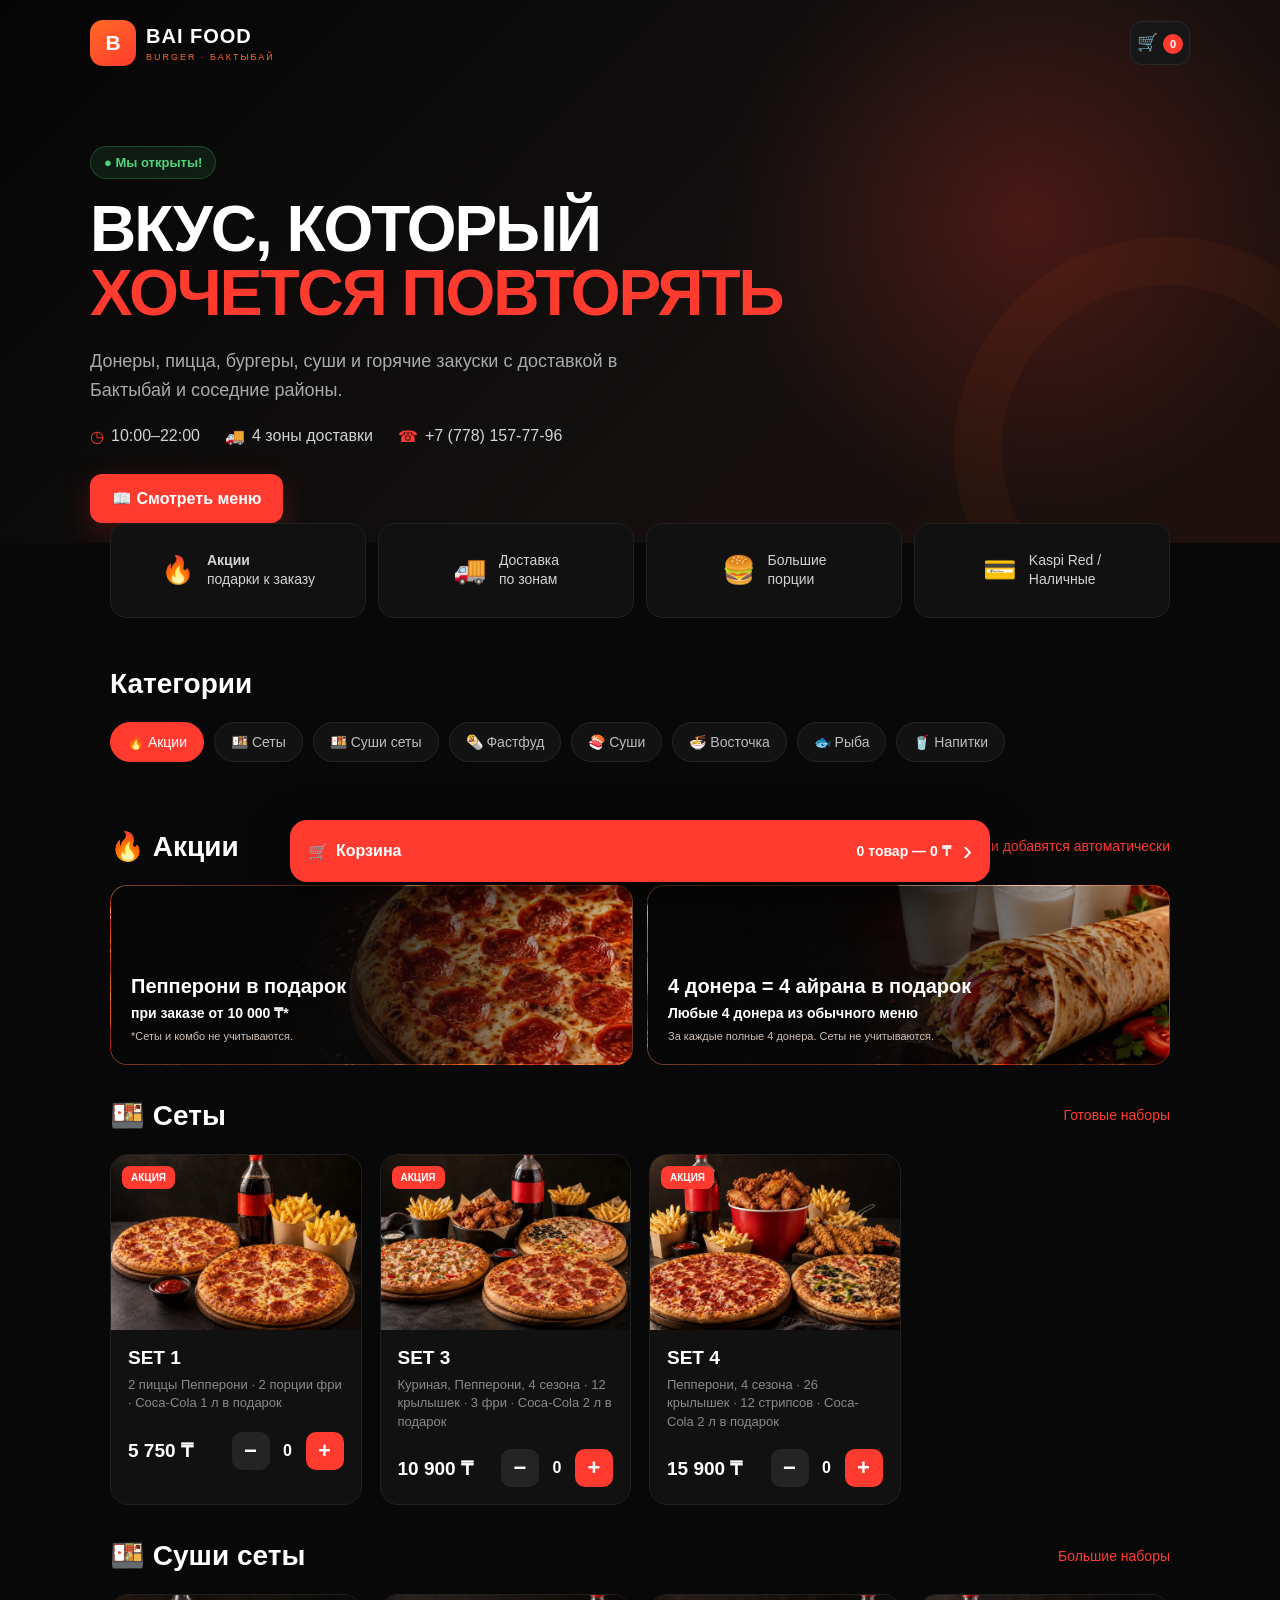
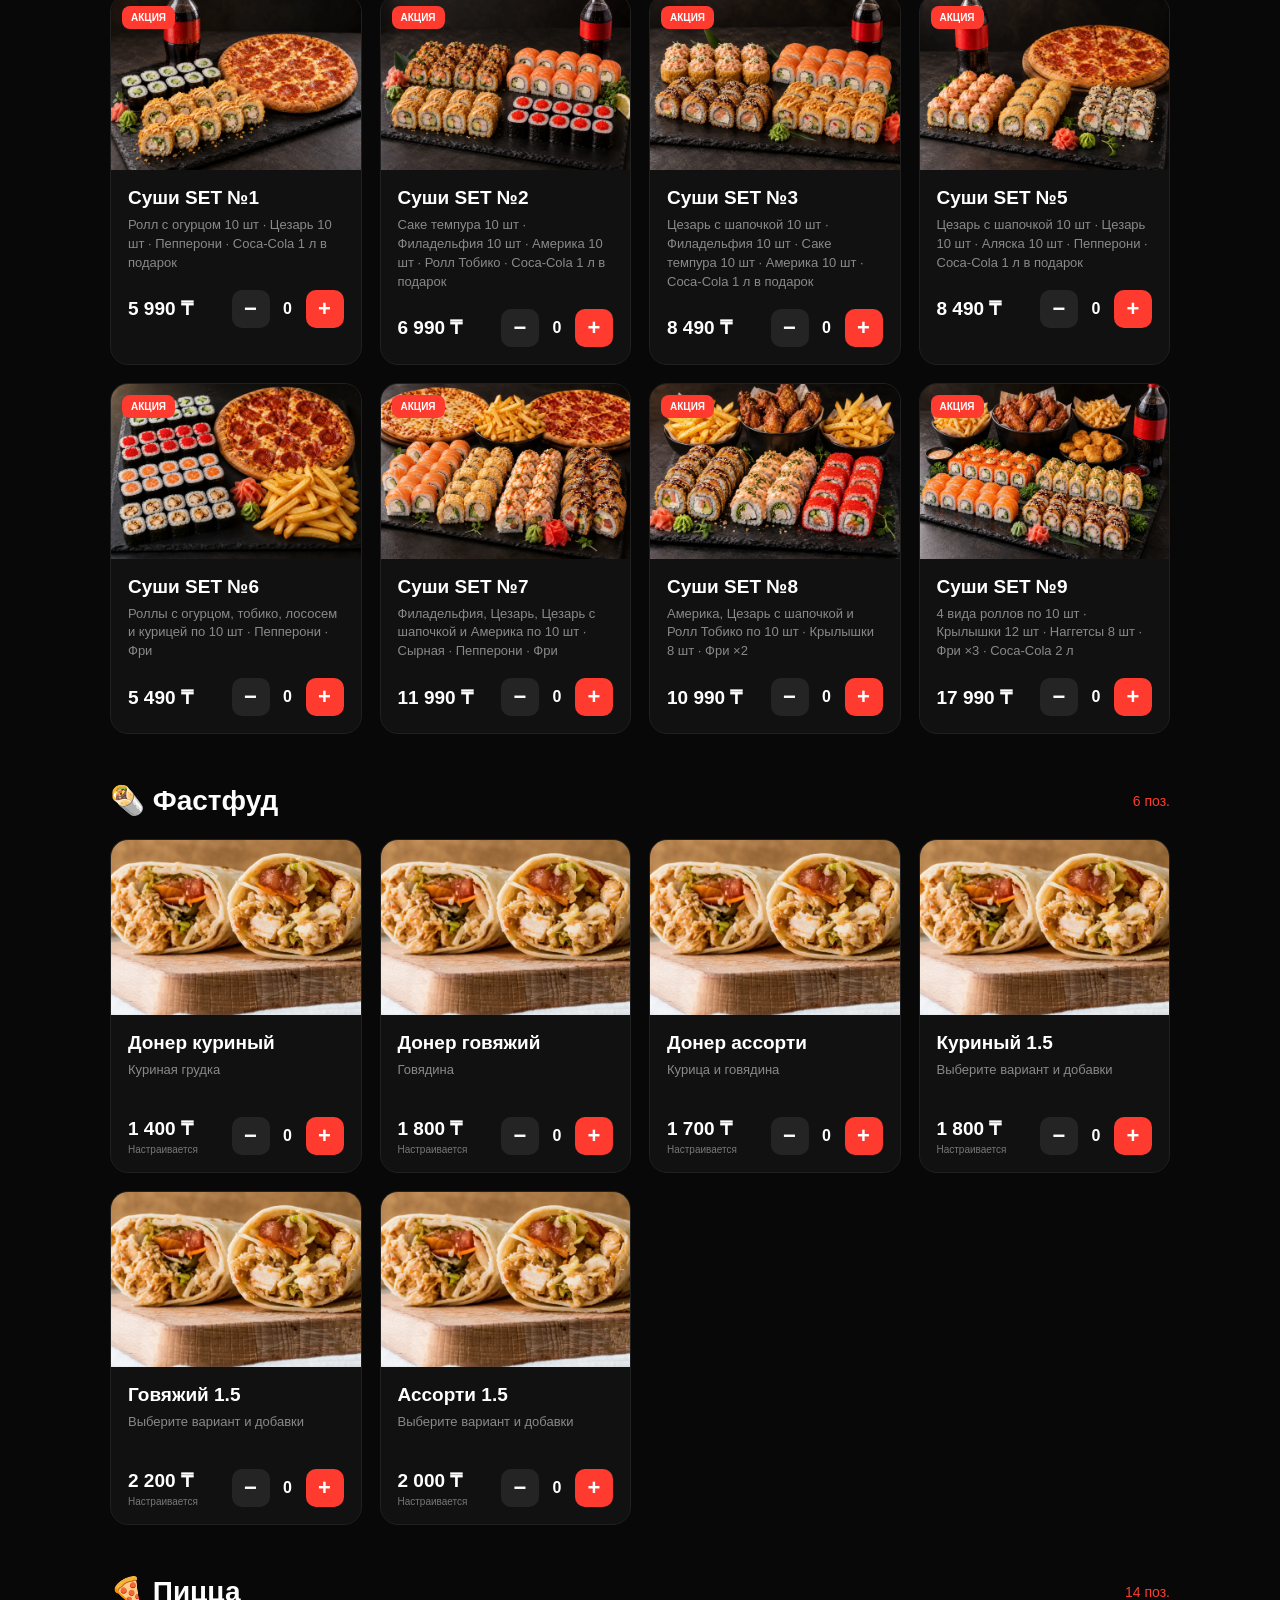
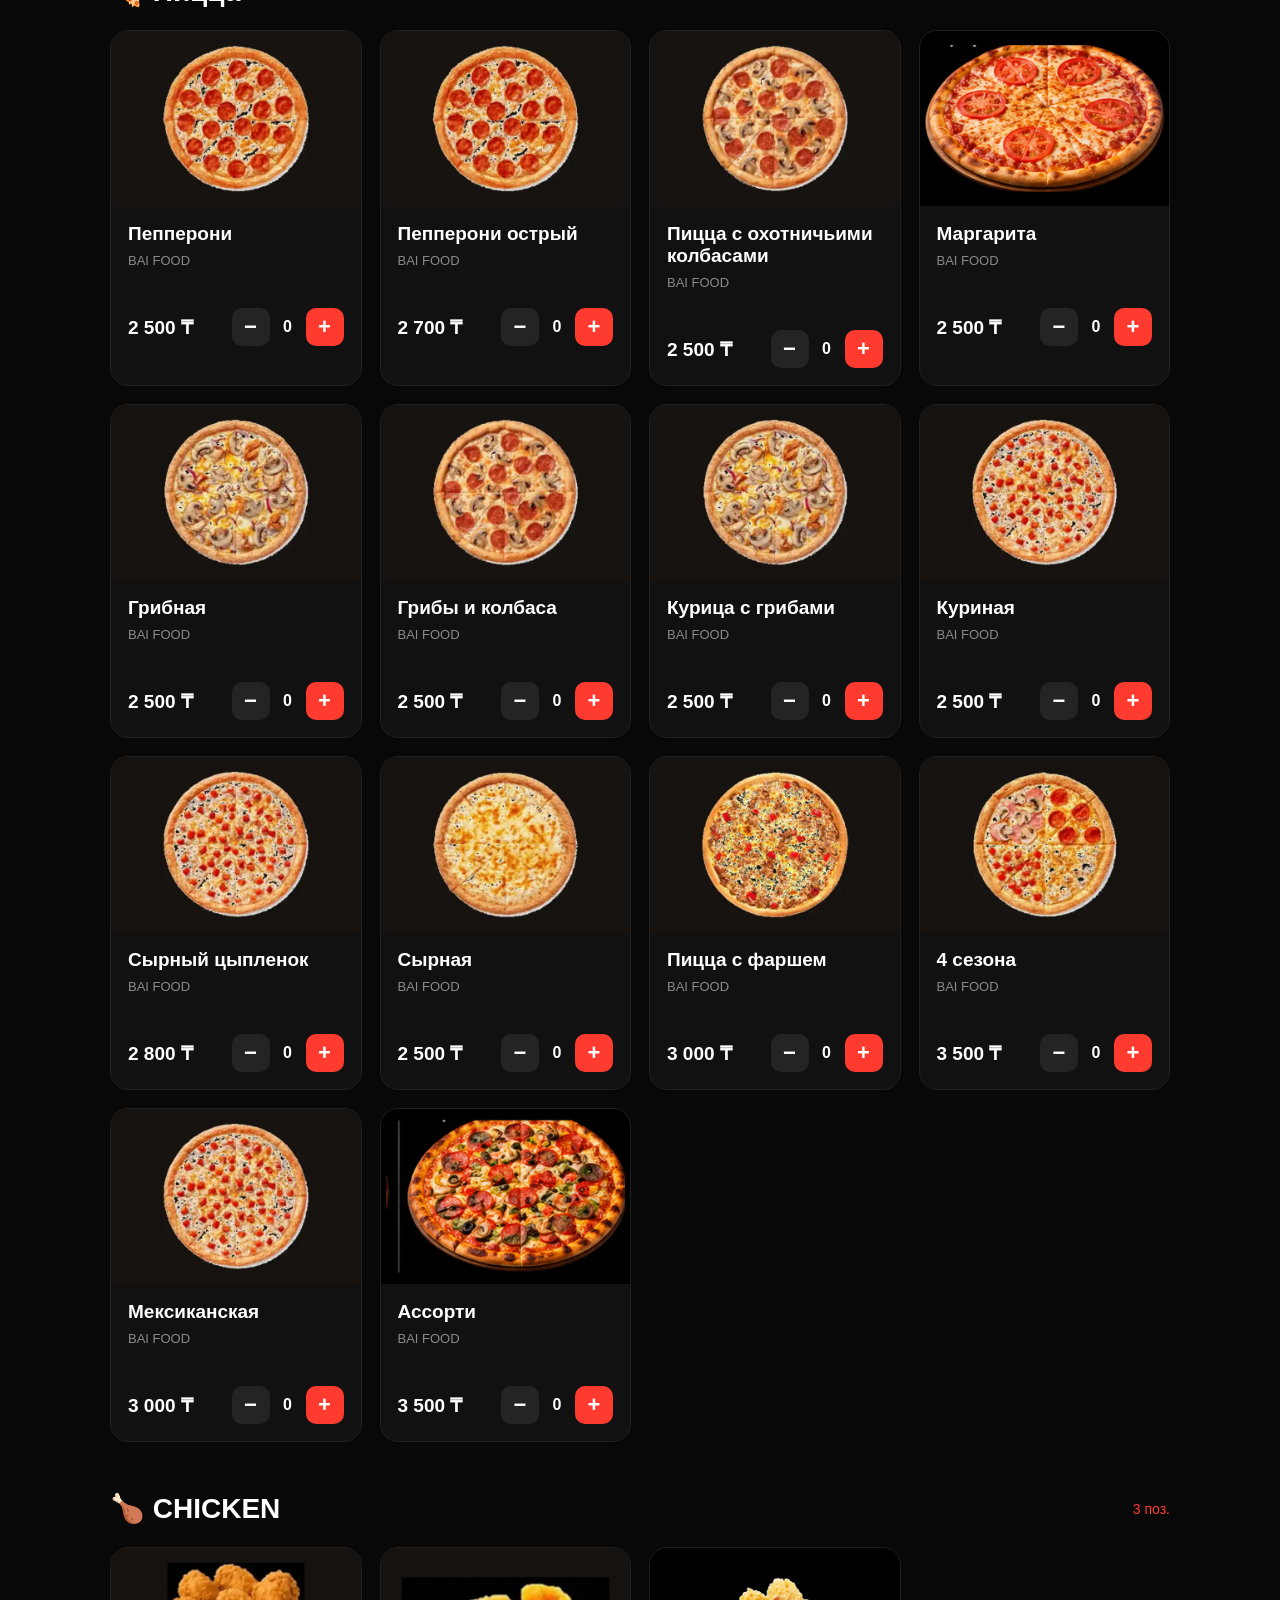
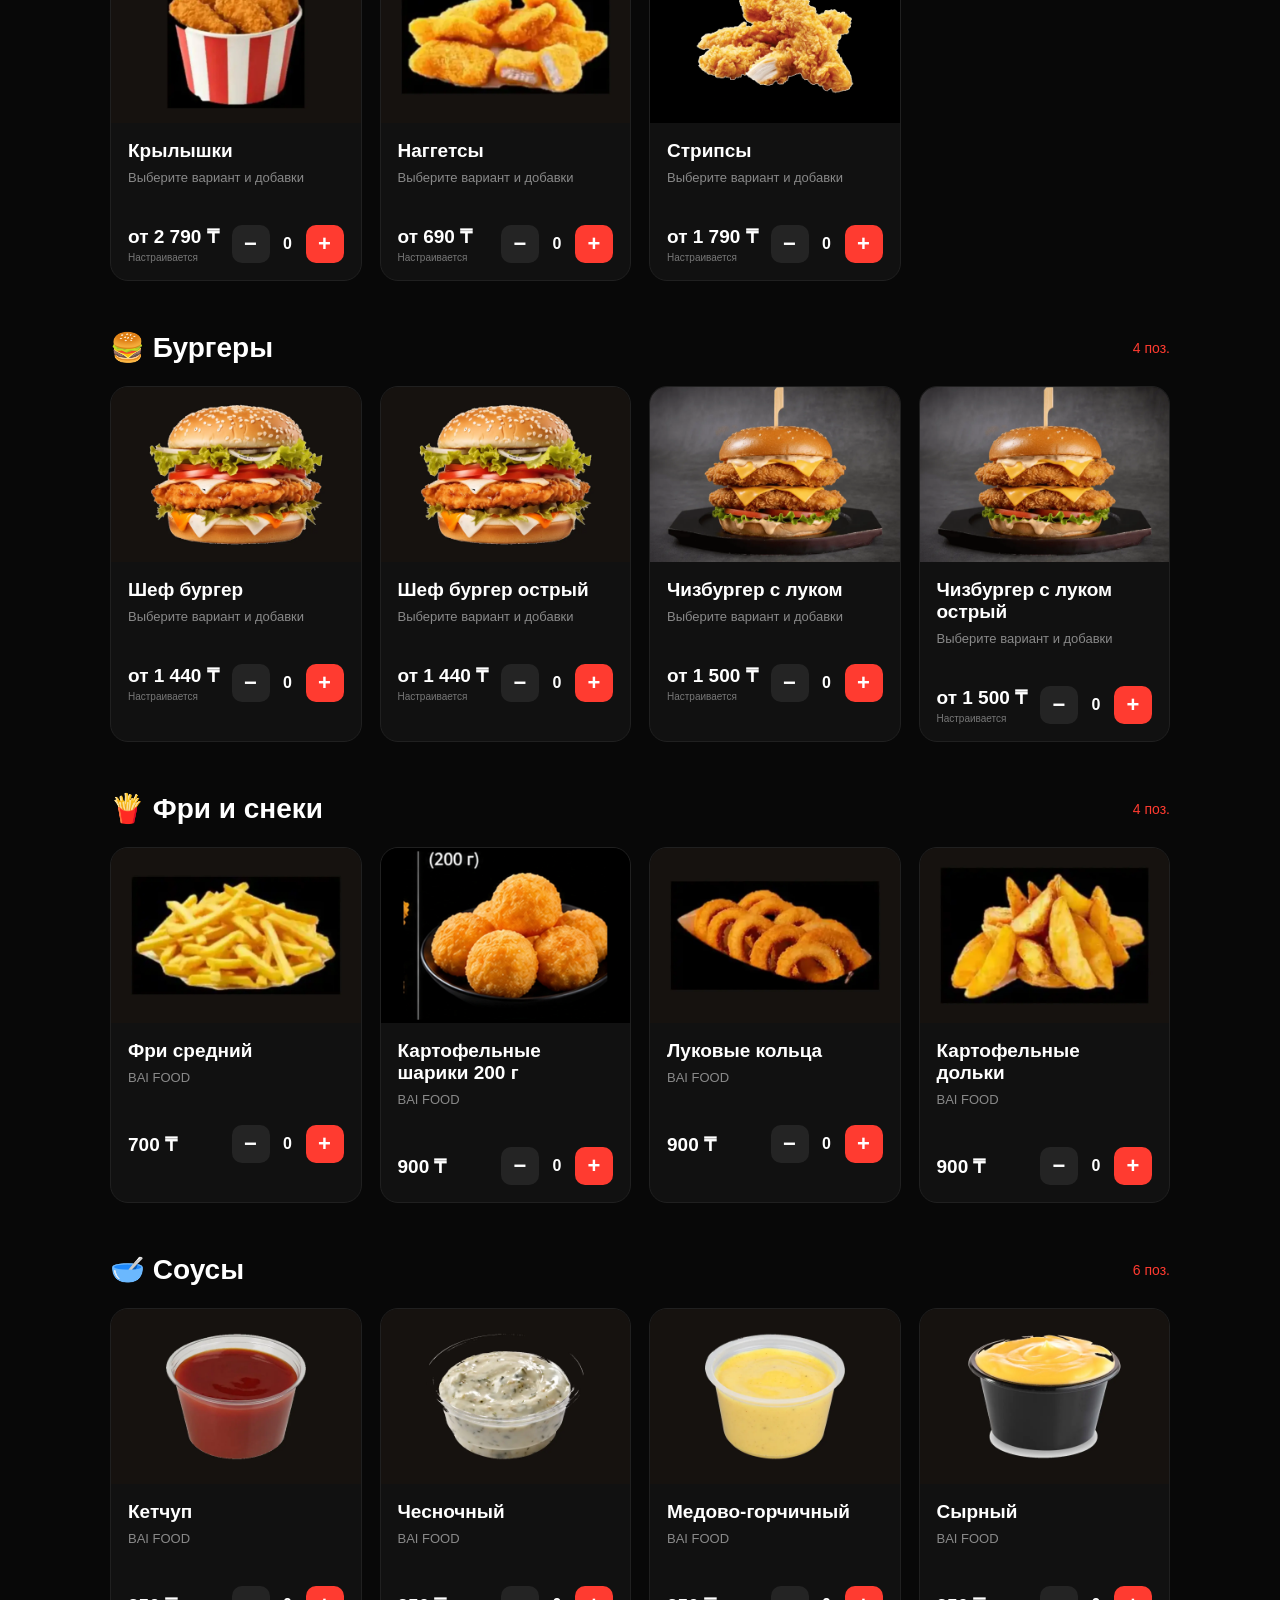
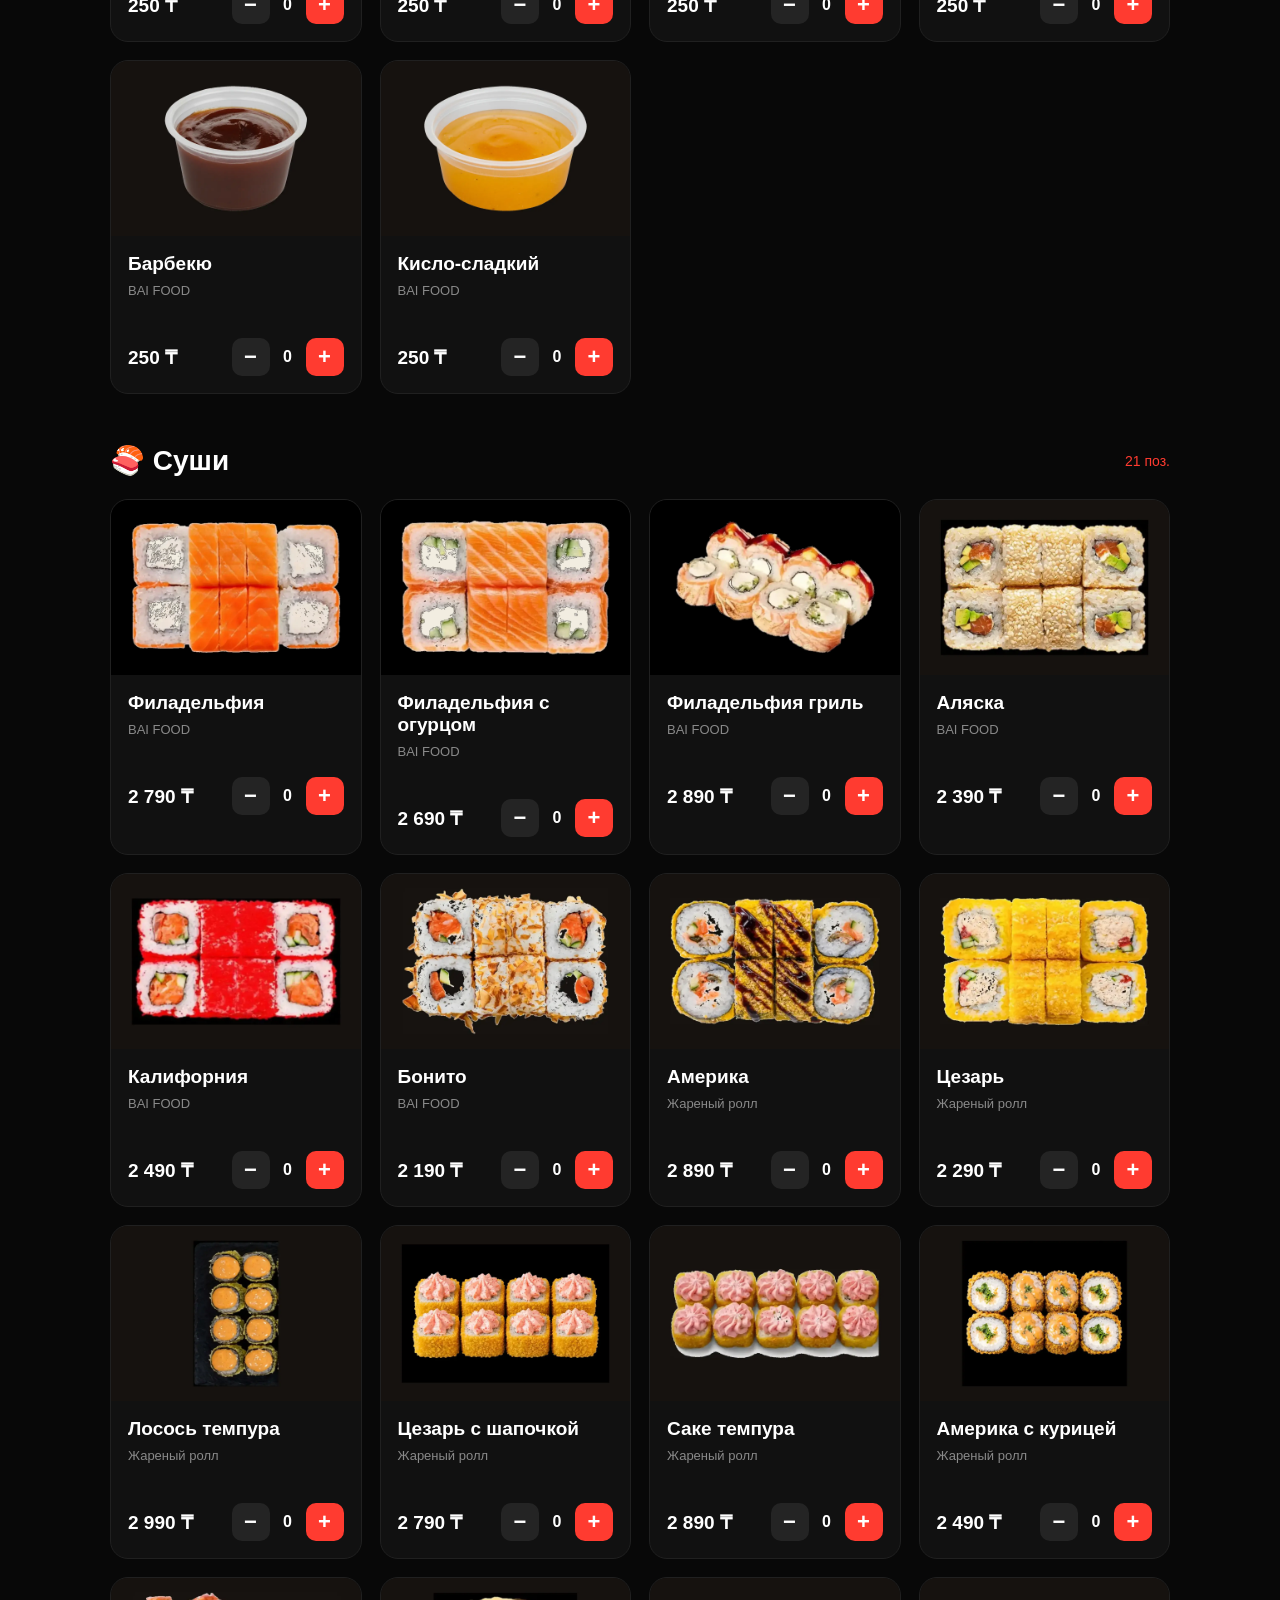
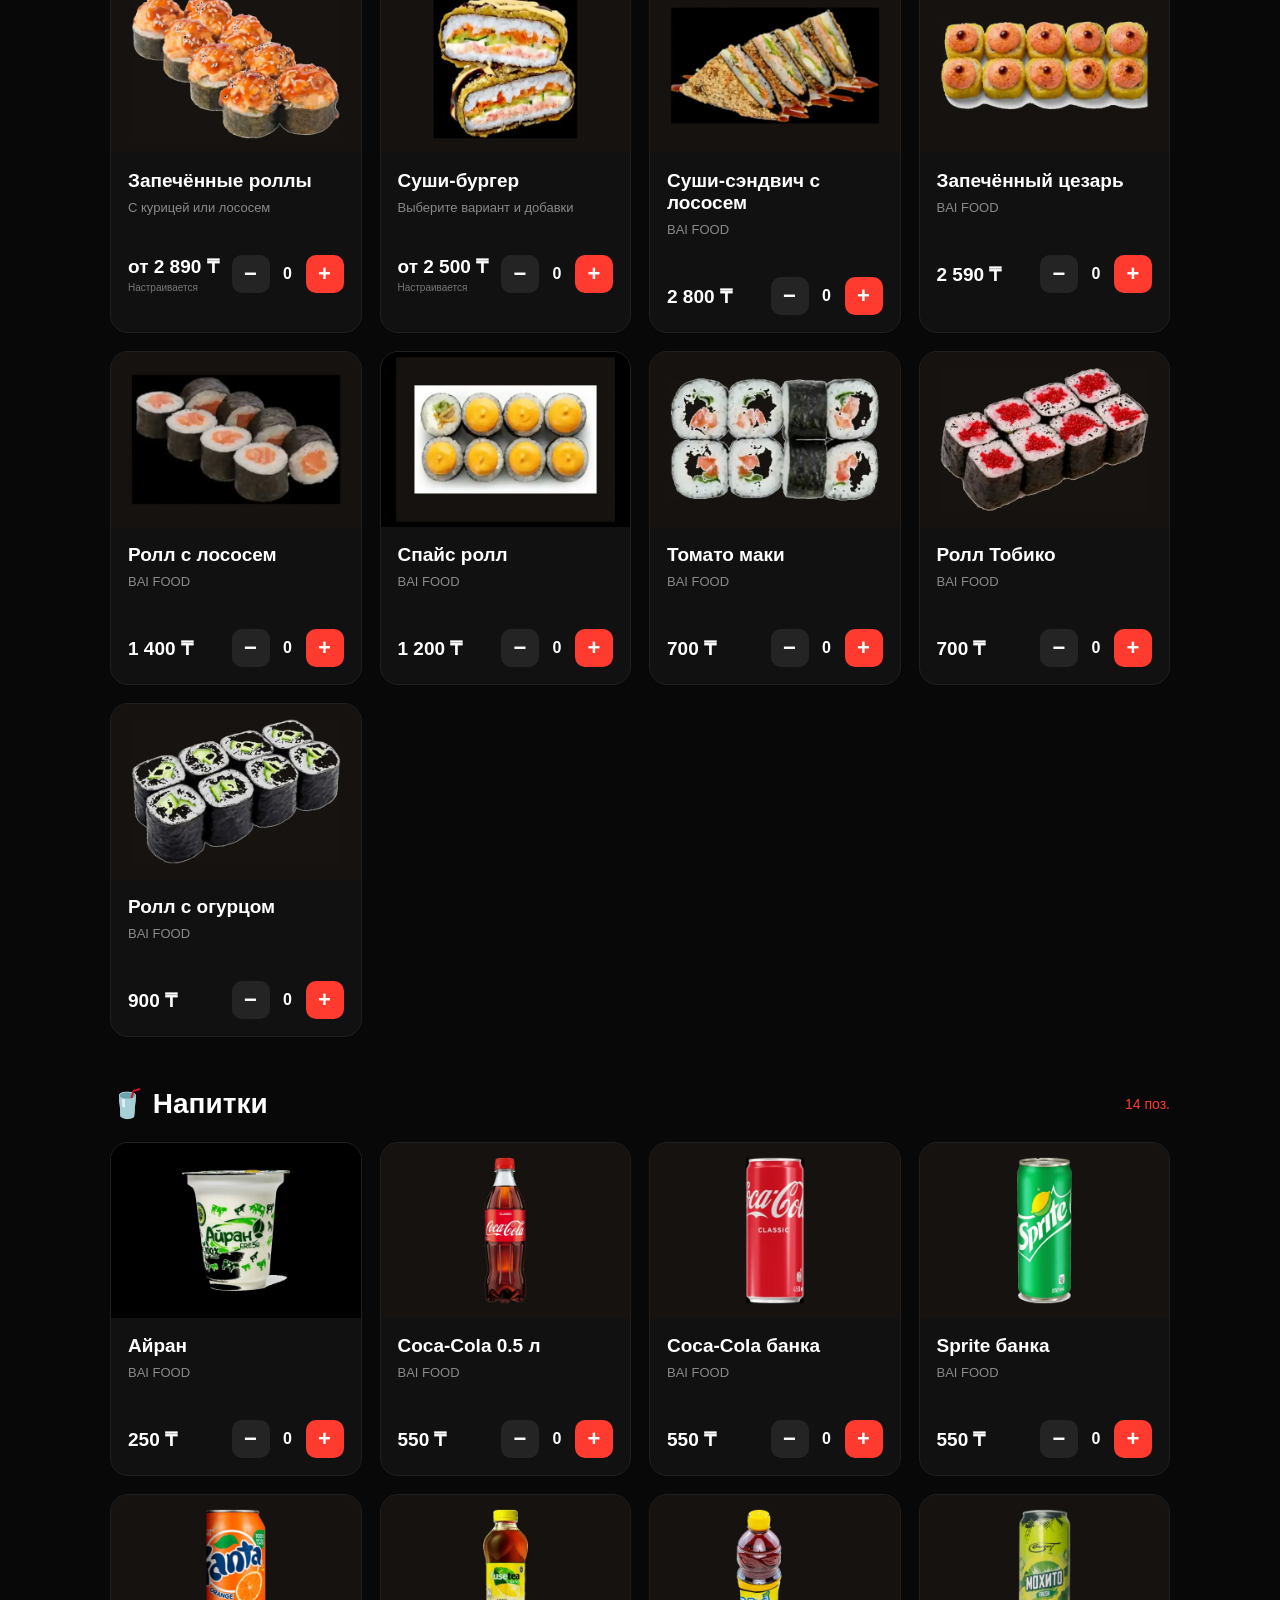
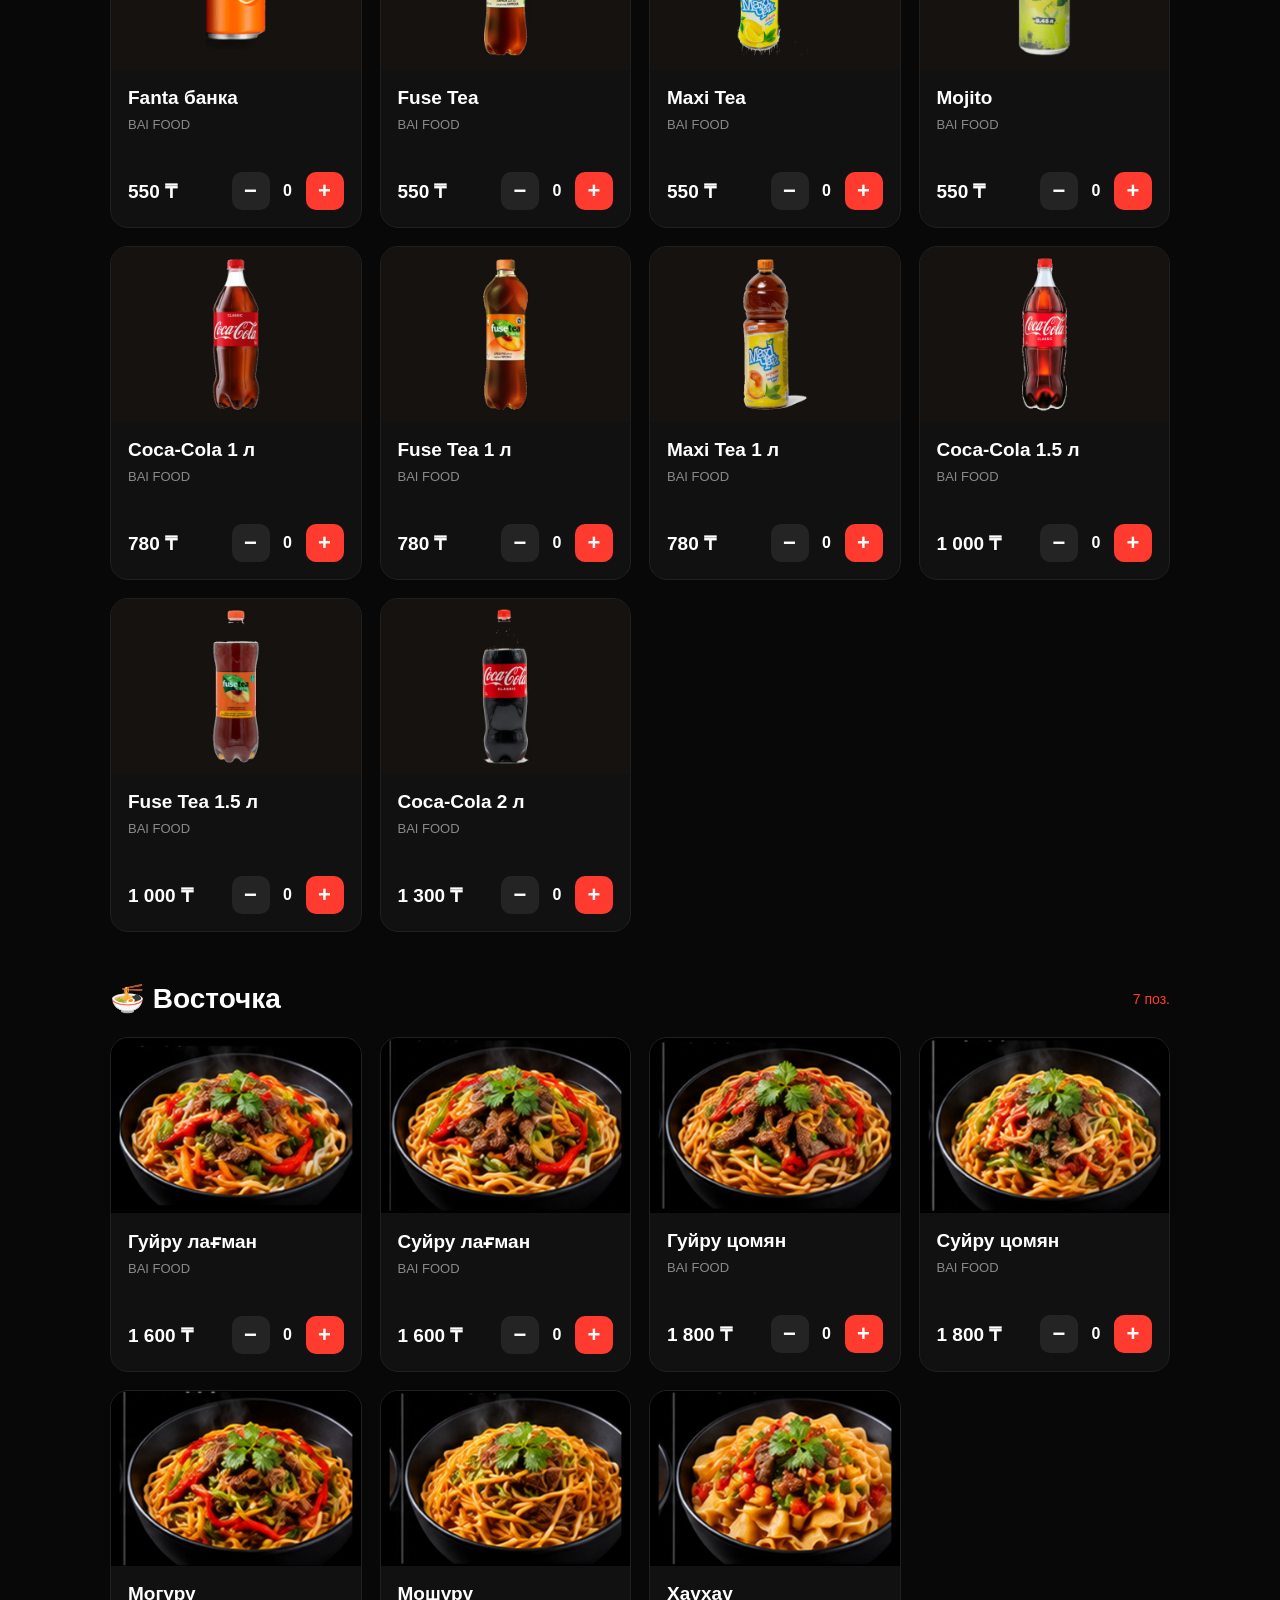
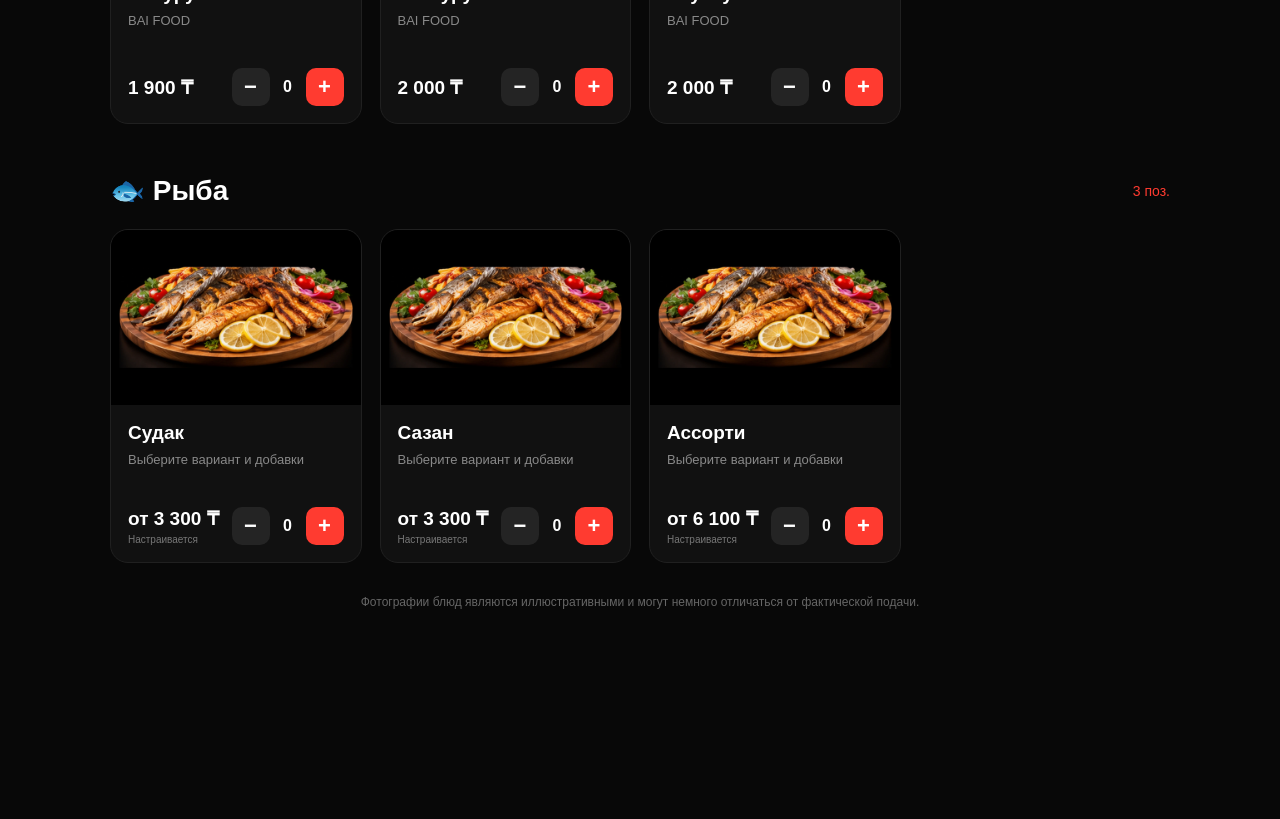
==== commit 31d2e1a9: "Update BAI FOOD menu and new features" ====
--- a/index.html
+++ b/index.html
@@ -23,6 +23,7 @@
       <div class="hero-info">
         <div><span class="info-icon">◷</span><span>10:00–22:00</span></div>
         <div><span class="info-icon">🚚</span><span>4 зоны доставки</span></div>
+        <a class="hero-phone" href="tel:+77781577796"><span class="info-icon">☎</span><span>+7 (778) 157-77-96</span></a>
       </div>
       <div class="hero-buttons">
         <button class="main-menu-button" type="button" onclick="document.getElementById('menu').scrollIntoView({behavior:'smooth'})">📖 Смотреть меню</button>
@@ -34,7 +35,7 @@
     <button class="feature-item feature-button" type="button" onclick="document.getElementById('promotions').scrollIntoView({behavior:'smooth'})"><span>🔥</span><p><strong>Акции</strong><br>подарки к заказу</p></button>
     <div class="feature-item"><span>🚚</span><p>Доставка<br>по зонам</p></div>
     <div class="feature-item"><span>🍔</span><p>Большие<br>порции</p></div>
-    <div class="feature-item"><span>💳</span><p>Kaspi /<br>Наличные</p></div>
+    <div class="feature-item"><span>💳</span><p>Kaspi Red /<br>Наличные</p></div>
   </section>
 
   <section class="categories-section" id="menu">
@@ -67,6 +68,19 @@
     <div class="cart-left">🛒 <span>Корзина</span></div>
     <span id="cart-info">0 товаров — 0 ₸</span>
     <span class="cart-arrow">›</span>
+  </div>
+
+
+  <div id="set-modal" class="cart-modal" aria-hidden="true">
+    <div class="cart-box customize-box set-detail-box">
+      <button class="close-cart" type="button" onclick="closeSetModal()">×</button>
+      <div id="set-modal-photo" class="customize-photo"></div>
+      <h2 id="set-modal-title"></h2>
+      <p id="set-modal-description" class="modal-description set-composition"></p>
+      <div class="customize-total"><span>Цена</span><strong id="set-modal-price"></strong></div>
+      <div class="set-quantity"><button type="button" onclick="changeSetModalQuantity(-1)">−</button><strong id="set-modal-quantity">1</strong><button type="button" onclick="changeSetModalQuantity(1)">+</button></div>
+      <button class="checkout-button" type="button" onclick="addSetFromModal()">Добавить в корзину</button>
+    </div>
   </div>
 
   <div id="customize-modal" class="cart-modal" aria-hidden="true">
--- a/style.css
+++ b/style.css
@@ -21,3 +21,5 @@
 @media(max-width:560px){body{padding-bottom:90px}.hero{min-height:500px;padding:16px}.hero-content{margin-top:72px}.hero h1{font-size:42px}.hero-description{font-size:16px}.features{margin-top:-14px;padding:0 14px;gap:8px}.feature-item{min-height:82px;padding:12px}.categories-section,.menu-section{padding:0 12px}.section-title{margin-bottom:14px}.section-title h2{font-size:23px}.section-title>span{font-size:11px}.categories{position:sticky;top:0;z-index:20;padding:9px 0;background:rgba(8,8,8,.94);backdrop-filter:blur(10px)}.offers-grid{grid-template-columns:1fr;gap:10px}.offer-card{min-height:150px;padding:14px}.offer-card>div{max-width:70%}.offer-card h3{font-size:16px}.products-grid{grid-template-columns:repeat(2,minmax(0,1fr));gap:9px}.product{display:flex;min-width:0;height:100%;flex-direction:column;border-radius:14px}.product-image{height:116px;min-height:116px}.product-placeholder{font-size:38px}.photo-note{left:6px;bottom:6px;padding:3px 5px;font-size:8px}.hit-badge{top:7px;left:7px;padding:4px 6px;font-size:8px}.product-content{height:100%;display:flex;flex-direction:column;padding:10px}.product h3{min-height:34px;margin-bottom:5px;font-size:14px;line-height:1.2;overflow-wrap:anywhere}.product-description{min-height:30px;display:-webkit-box;overflow:hidden;color:#818181;font-size:10px;line-height:1.35;-webkit-line-clamp:2;-webkit-box-orient:vertical}.product-bottom{margin-top:auto;padding-top:10px;align-items:flex-end;gap:4px}.price{font-size:14px;white-space:nowrap}.customize-hint{font-size:8px}.quantity{gap:4px}.quantity span{min-width:12px;font-size:12px}.add-button,.minus-button{width:29px;height:29px;border-radius:8px;font-size:18px}.cart-bar{width:calc(100% - 24px);bottom:max(10px,env(safe-area-inset-bottom));min-height:58px}.cart-modal{padding:10px}.cart-box{max-height:calc(100dvh - 20px);padding:20px 15px;border-radius:18px}.customize-photo{margin:-20px -15px 18px}.choice-cards{grid-template-columns:1fr}.choice-cards label span{min-height:58px}}
 @media(max-width:560px){.order-type .choice-cards{grid-template-columns:repeat(2,minmax(0,1fr))}.order-type .choice-cards label span{min-height:58px;padding:10px}}
 @media(prefers-reduced-motion:reduce){html{scroll-behavior:auto}.product,.main-menu-button{transition:none}}
+
+.hero-phone{display:flex;align-items:center;gap:7px;color:#d2d2d2}.product.stopped{opacity:.55}.product.stopped .product-image img{filter:grayscale(.75)}.stop-badge{position:absolute;z-index:3;top:10px;right:10px;background:#e53935;color:#fff;font-weight:900;padding:7px 10px;border-radius:8px}.product-image{position:relative}.add-button:disabled{opacity:.35;cursor:not-allowed}.set-clickable{cursor:pointer}.set-composition{white-space:pre-line;line-height:1.6}.set-quantity{display:flex;align-items:center;justify-content:center;gap:22px;margin:14px 0}.set-quantity button{width:44px;height:44px;border:1px solid #333;border-radius:12px;background:#1b1b1b;color:#fff;font-size:24px}.set-quantity strong{font-size:22px}@media(max-width:520px){.hero-info{gap:12px;font-size:13px}.hero-info>div,.hero-phone{width:100%;justify-content:flex-start}}
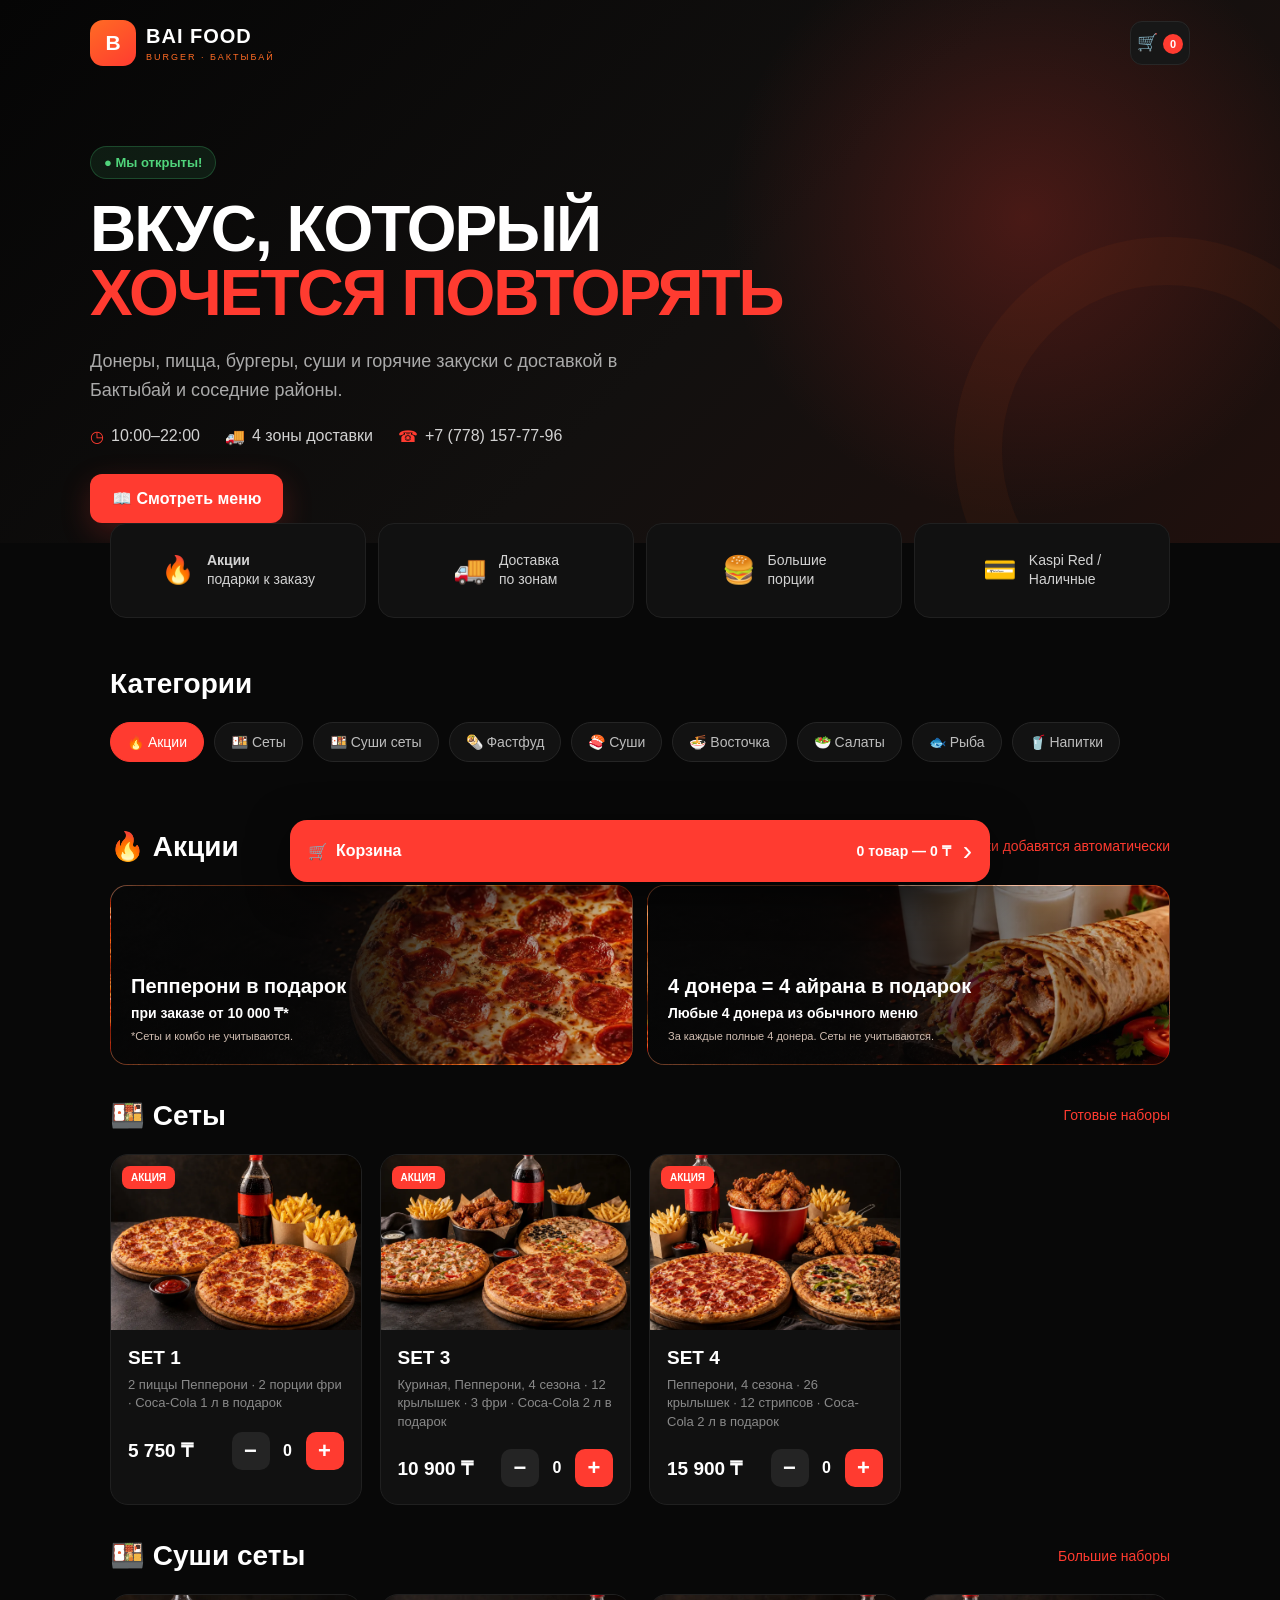
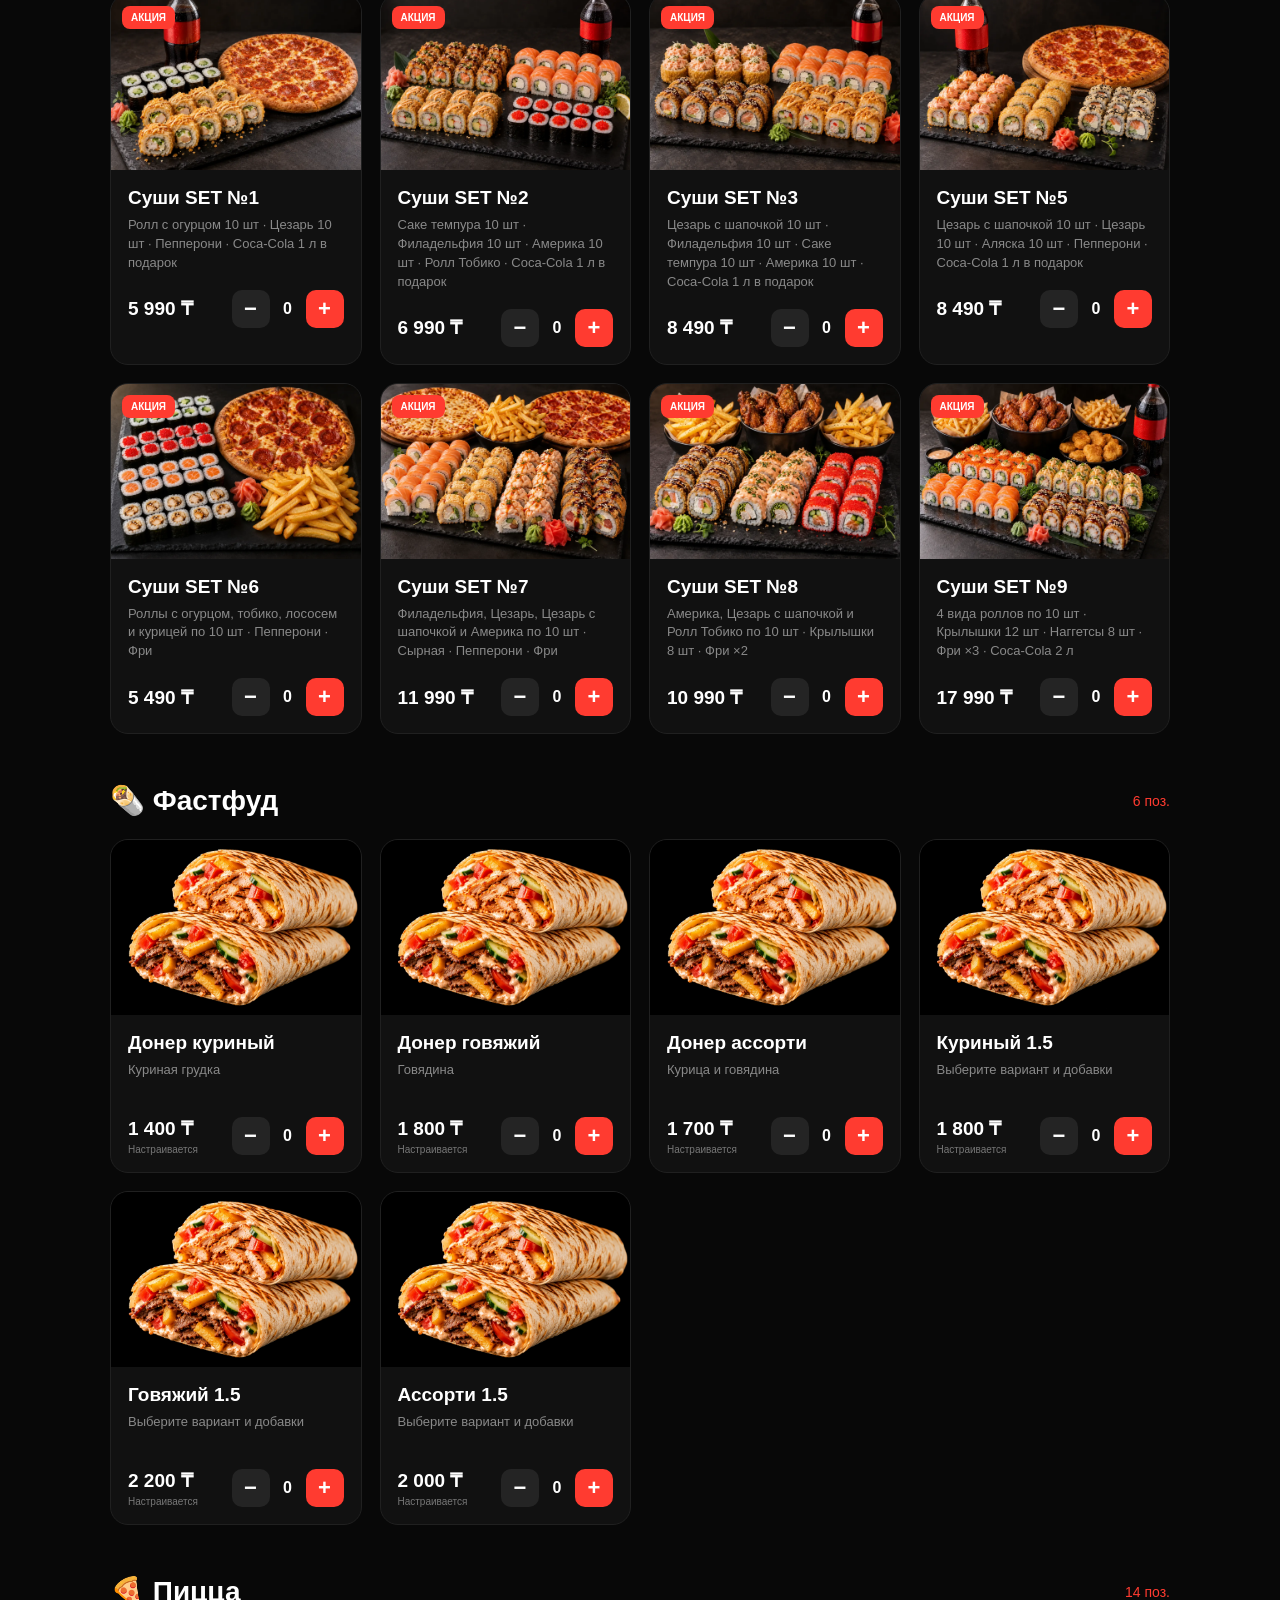
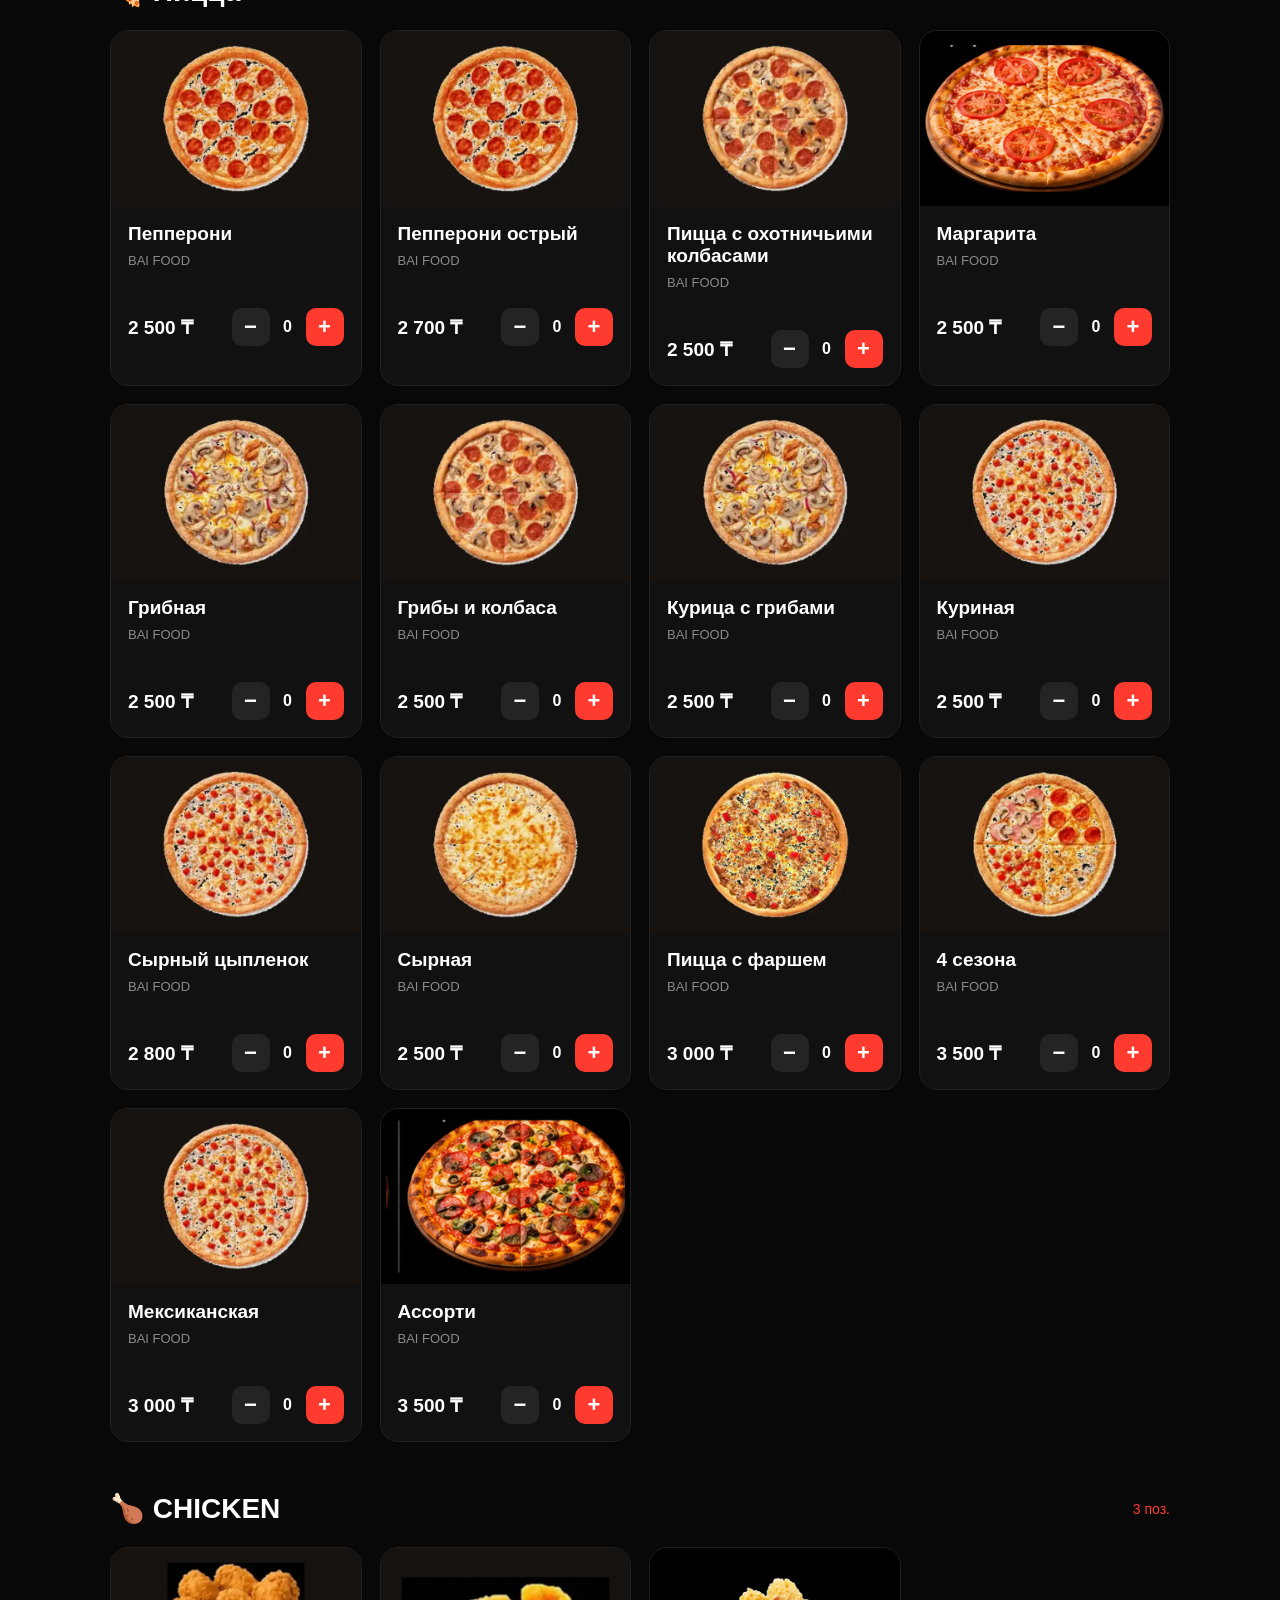
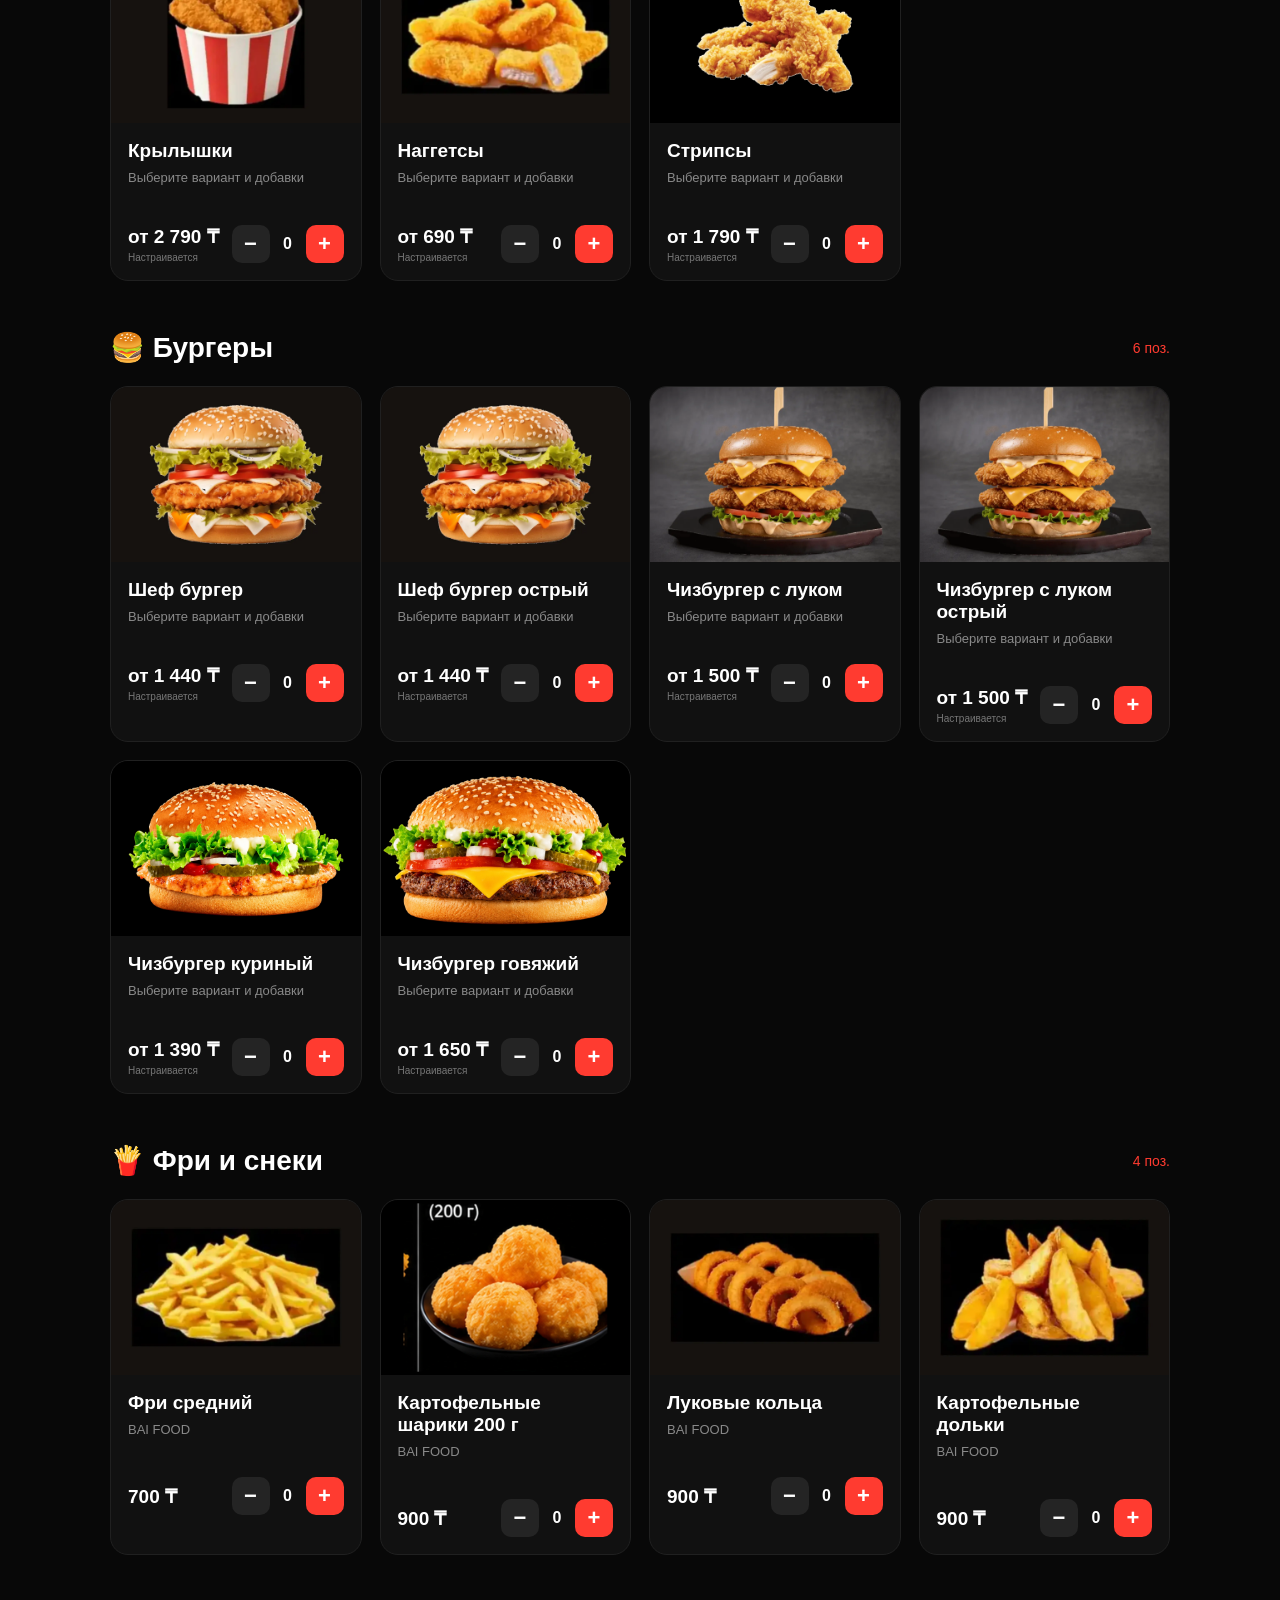
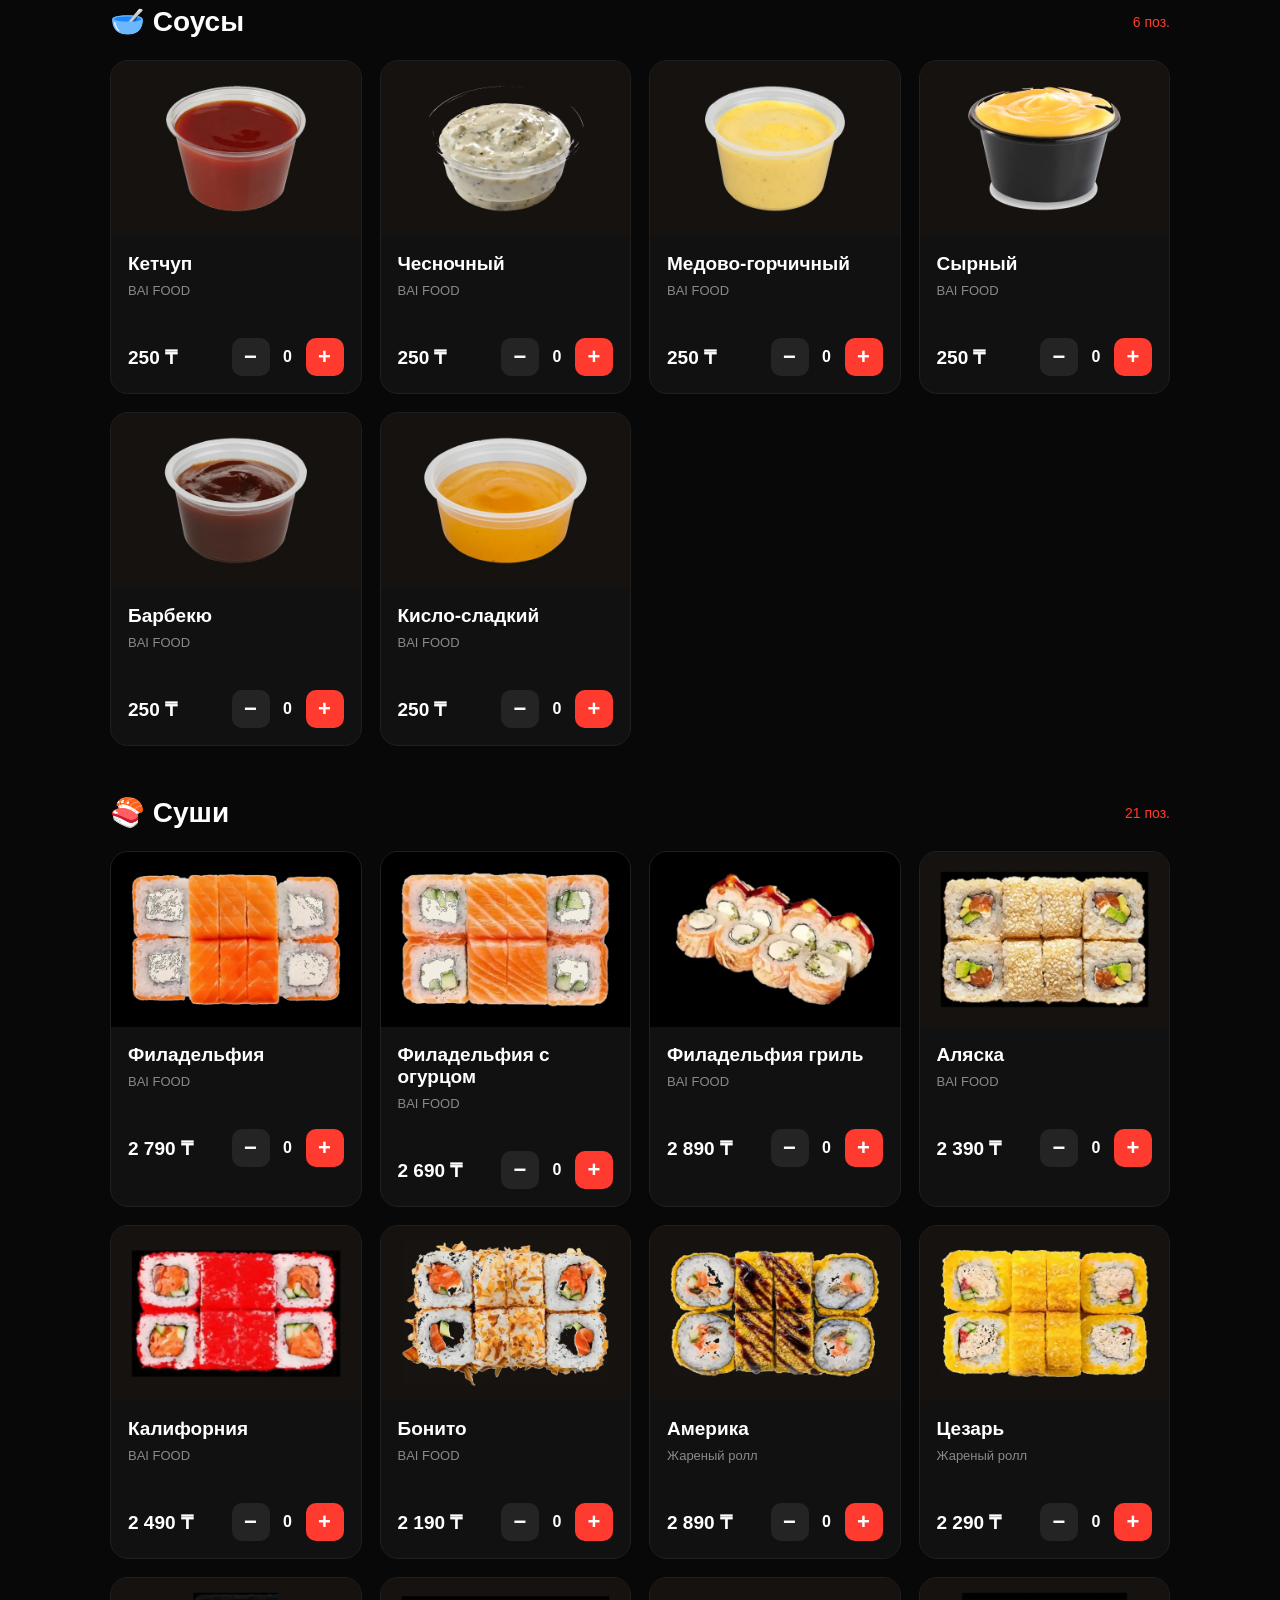
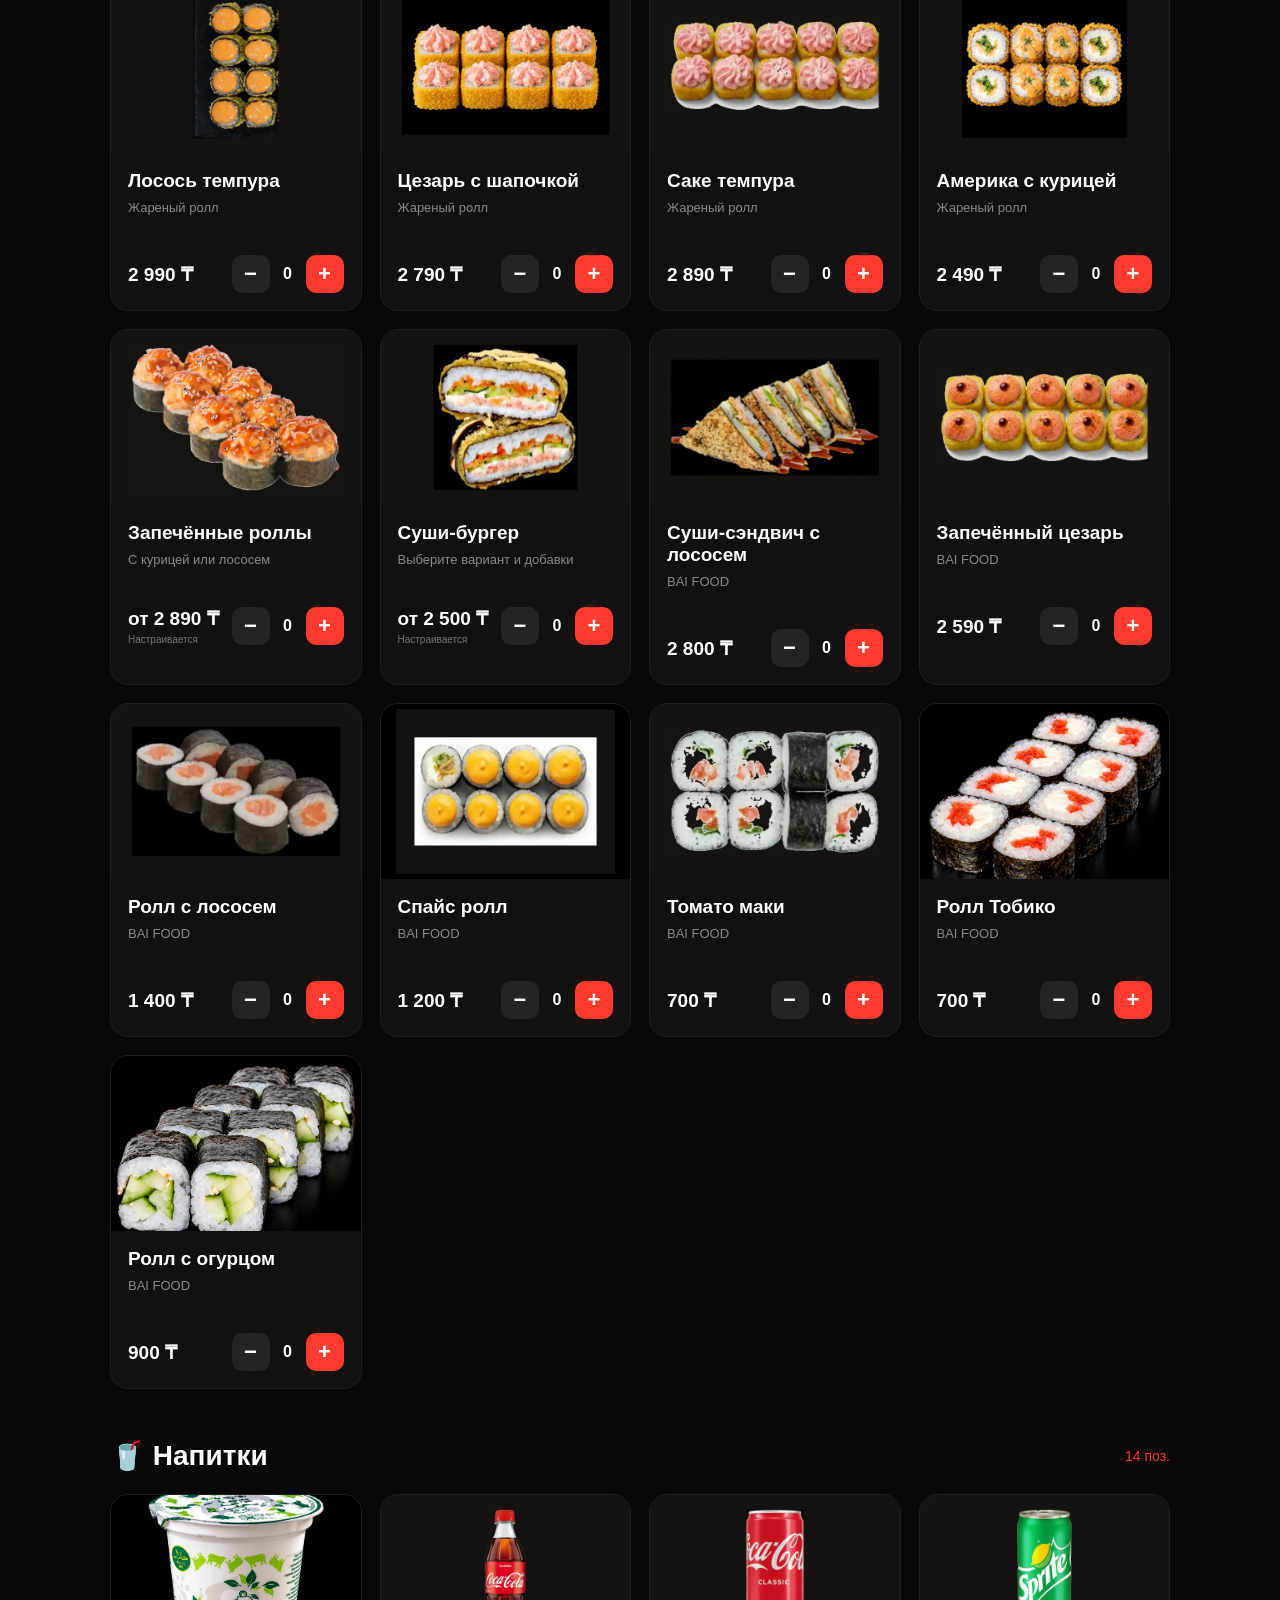
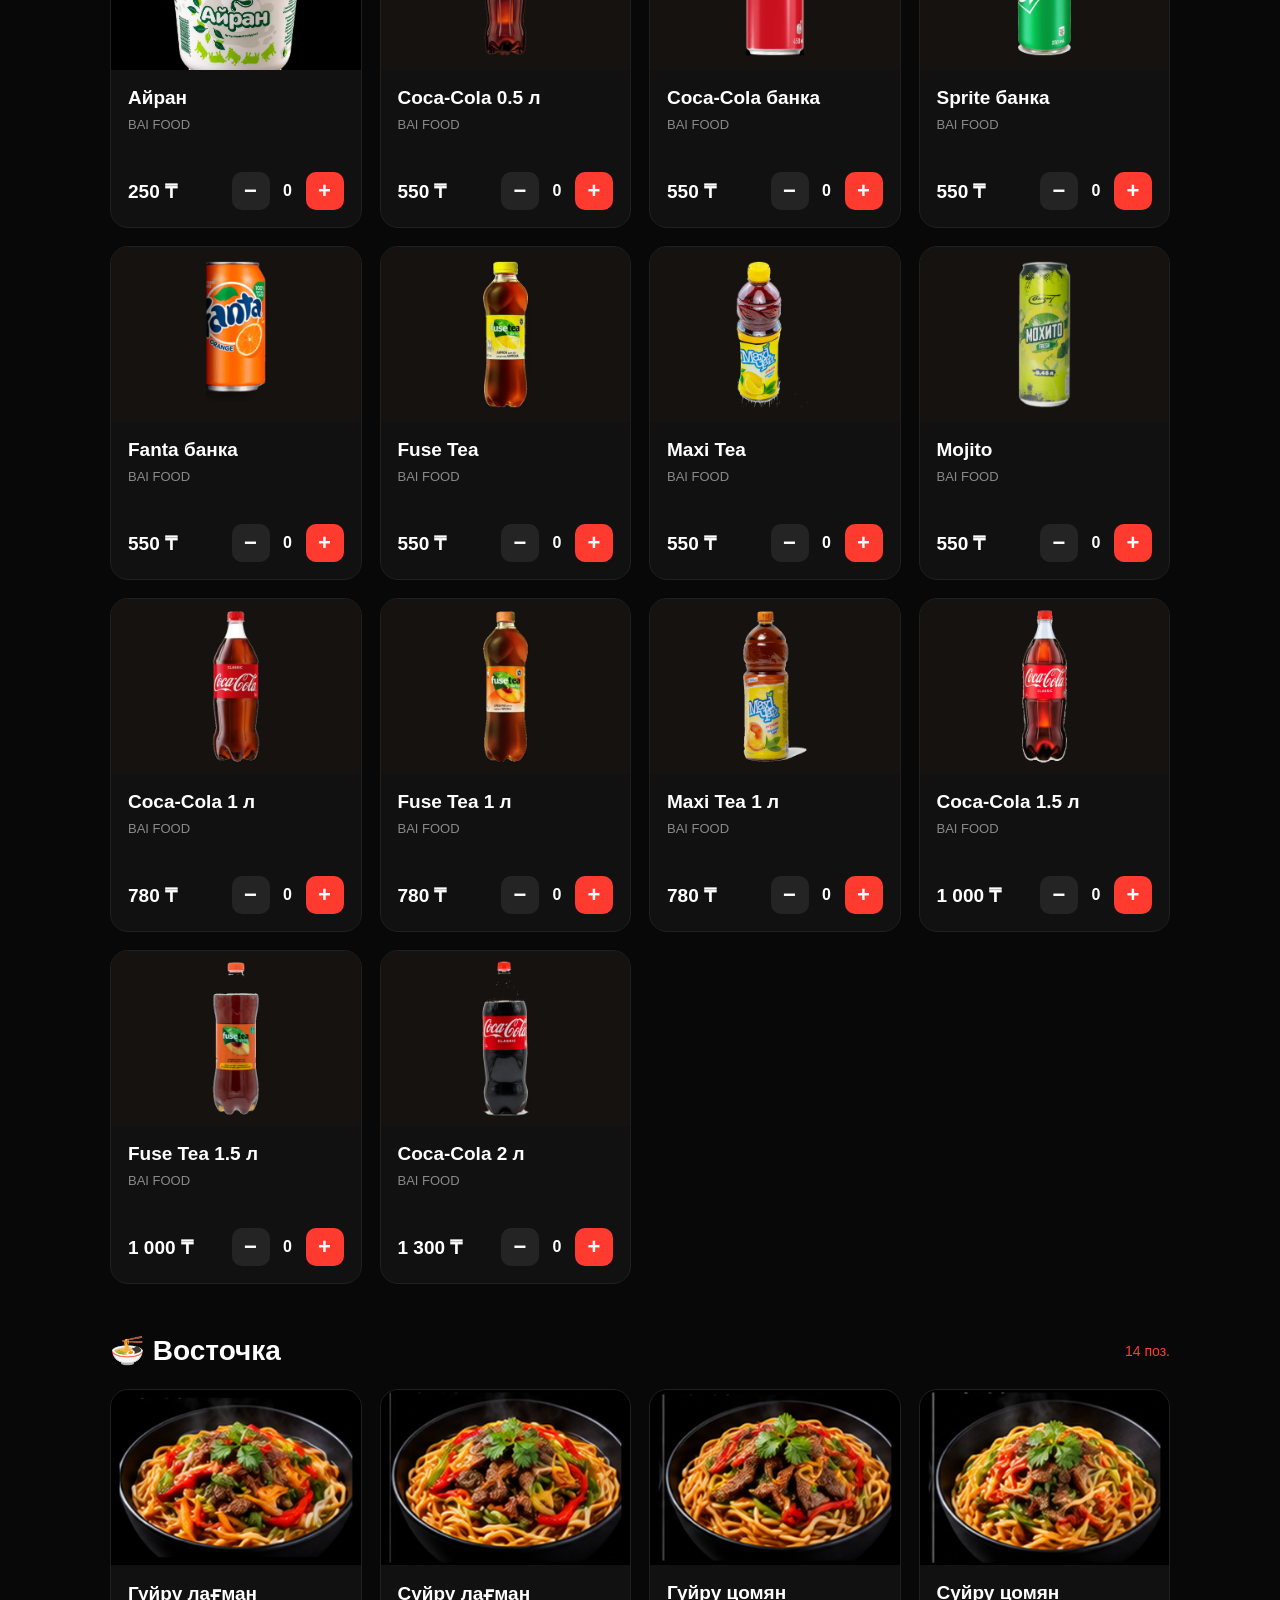
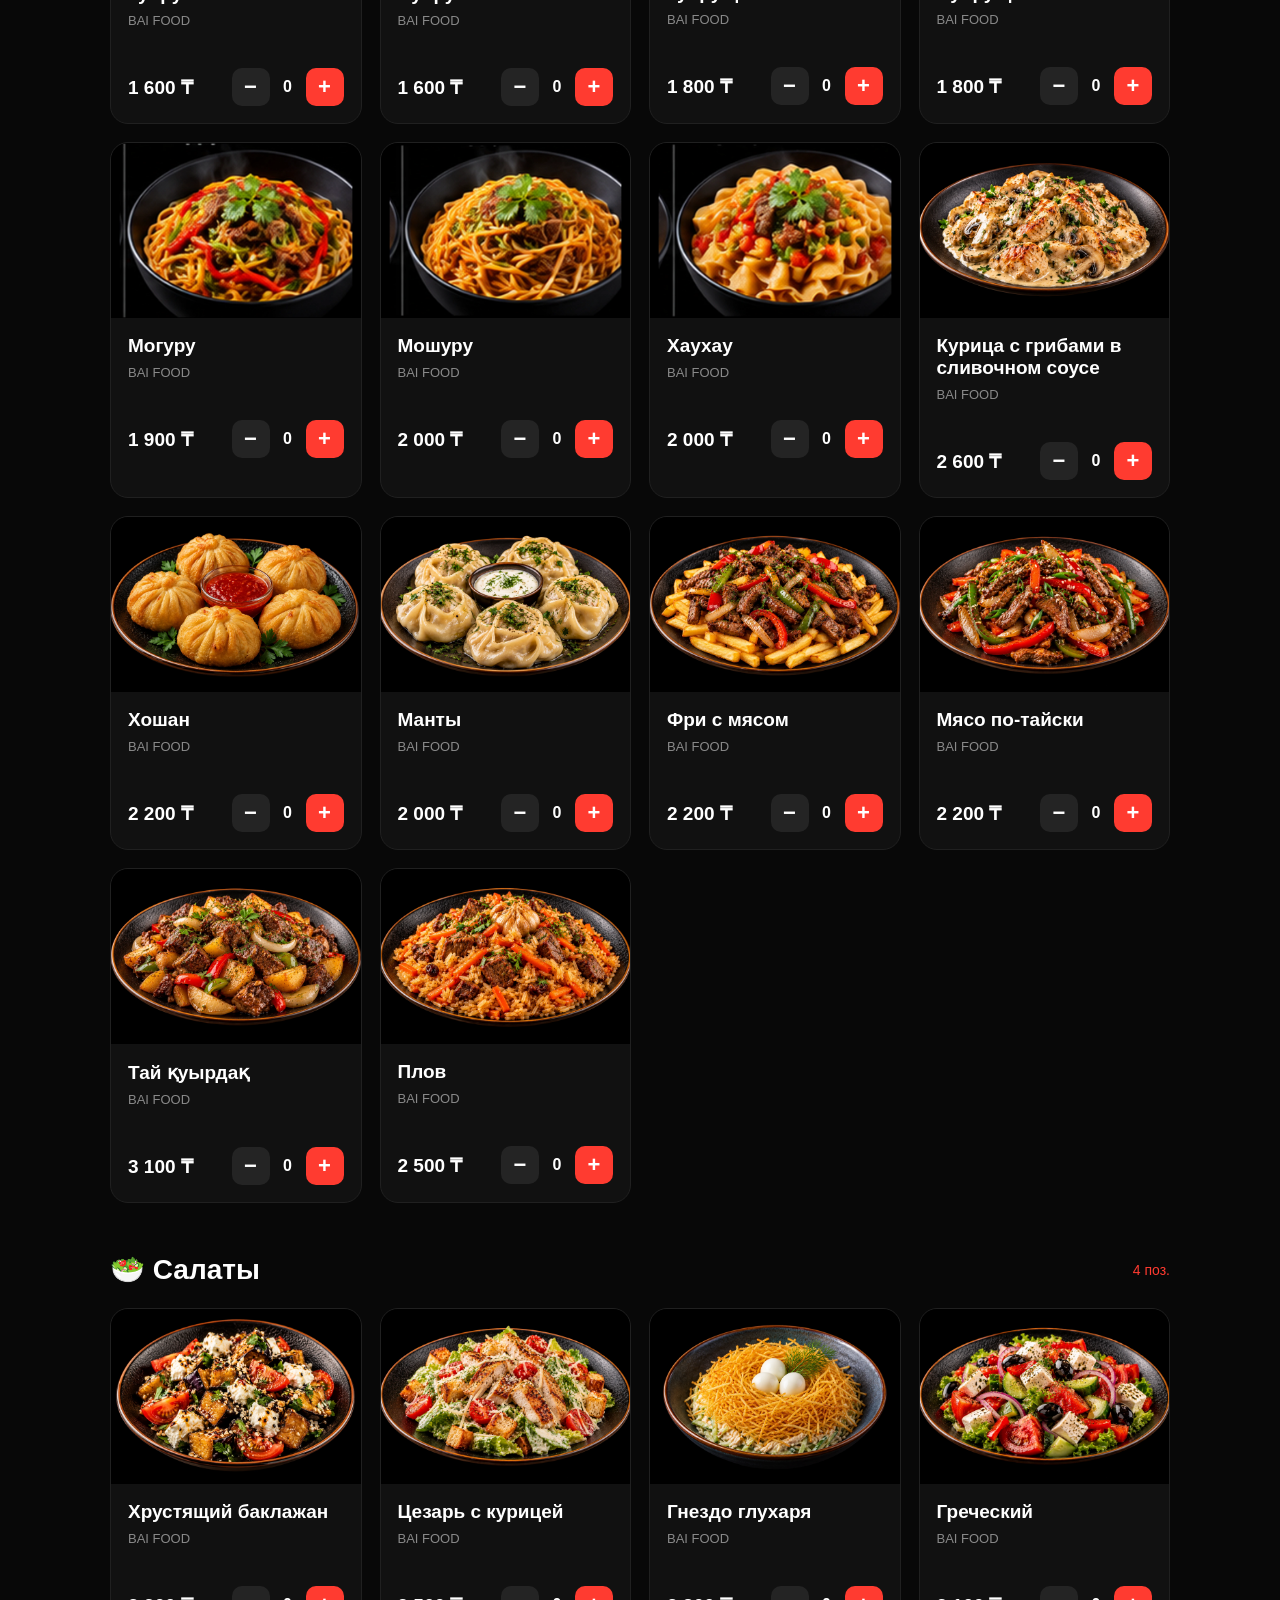
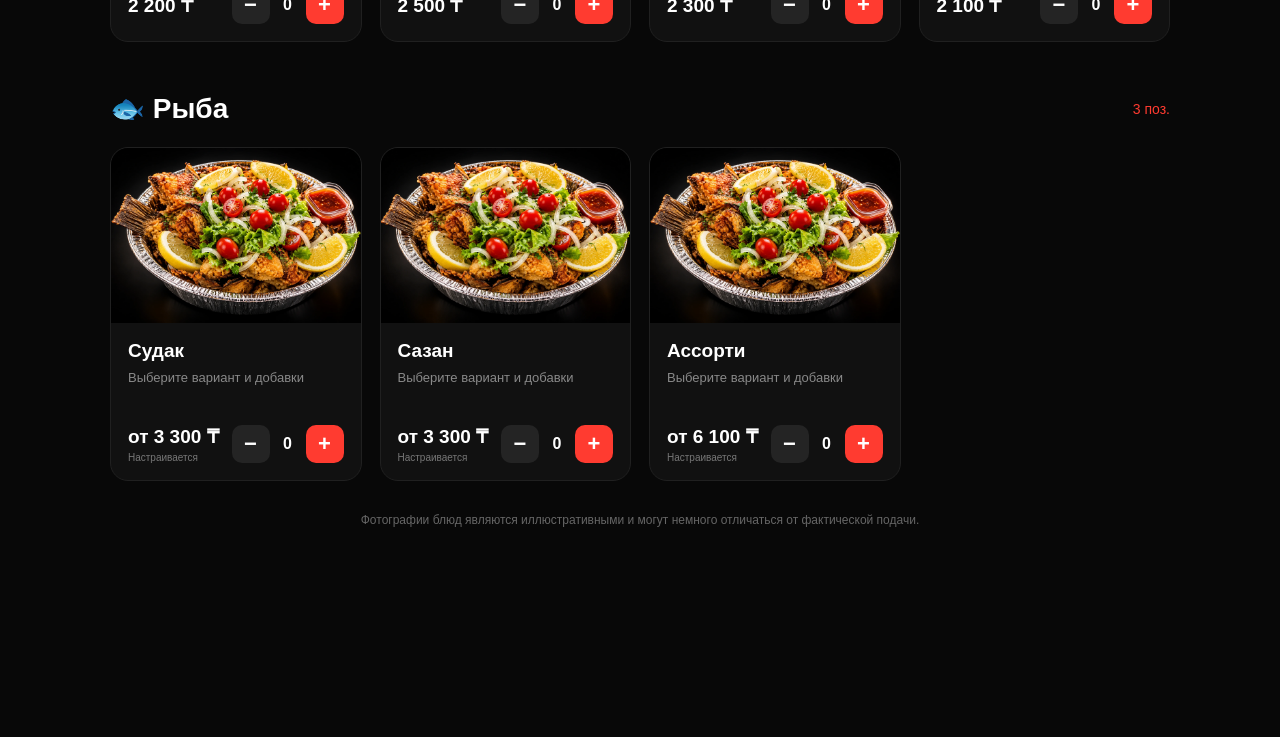
==== commit c5b632c9: "Update BAI FOOD menu and checkout" ====
--- a/index.html
+++ b/index.html
@@ -113,14 +113,8 @@
     <div class="cart-box cart-large">
       <button class="close-cart" type="button" onclick="closeCheckout()">×</button>
       <h2>Оформление заказа</h2>
-      <div class="order-type">
-        <p>Как вы хотите получить заказ?</p>
-        <div class="choice-cards">
-          <label><input type="radio" name="orderType" value="В заведении" checked><span><b>В заведении</b><small>Номер стола</small></span></label>
-          <label><input type="radio" name="orderType" value="Доставка"><span><b>Доставка</b><small>Выберите зону</small></span></label>
-        </div>
-      </div>
-      <div id="table-field"><input type="number" id="table-number" placeholder="Номер стола" min="1"></div>
+      <input type="hidden" name="orderType" value="Доставка" checked>
+      <input type="hidden" name="payment" value="Kaspi перевод" checked>
       <input type="text" id="customer-name" placeholder="Ваше имя" autocomplete="name">
       <div id="delivery-fields" class="delivery-fields">
         <label class="field-label" for="delivery-zone">Зона доставки</label>
@@ -136,22 +130,7 @@
       </div>
       <div class="payment-method">
         <p>Способ оплаты</p>
-        <div class="choice-cards">
-          <label><input type="radio" name="payment" value="Наличными" checked><span><b>Наличные</b><small id="cash-caption">Оплата кассиру</small></span></label>
-          <label><input type="radio" name="payment" value="Kaspi перевод"><span><b>Kaspi перевод</b><small>После оформления откроется Kaspi Pay</small></span></label>
-        </div>
-      </div>
-      <div id="kaspi-payment"><p>После оформления откроется Kaspi Pay. Введите итоговую сумму заказа вручную.</p></div>
-      <div id="cash-change" class="cash-change">
-        <p>Нужна сдача?</p>
-        <div class="choice-cards">
-          <label><input type="radio" name="cashChangeMode" value="none" checked><span><b>Без сдачи</b><small>Оплачу точной суммой</small></span></label>
-          <label><input type="radio" name="cashChangeMode" value="change"><span><b>Нужна сдача</b><small>Укажите сумму</small></span></label>
-        </div>
-        <div id="cash-change-amount-wrap" hidden>
-          <input type="number" id="cash-change-from" min="0" step="10" inputmode="numeric" placeholder="Нужна сдача с ___ ₸">
-          <div id="cash-change-result" class="cash-change-result"></div>
-        </div>
+        <div class="kaspi-only-payment"><b>Kaspi перевод / Kaspi Red</b><small>После оформления откроется Kaspi Pay. Введите итоговую сумму заказа вручную.</small></div>
       </div>
       <div class="checkout-summary">
         <div><span>Товары</span><strong id="checkout-products-total">0 ₸</strong></div>
@@ -176,6 +155,17 @@
     </div>
   </div>
 
+  <div id="recovery-modal" class="cart-modal" aria-hidden="true">
+    <div class="cart-box">
+      <h2>Новый пароль</h2>
+      <p class="modal-description">Введите новый пароль для кассы.</p>
+      <input type="password" id="recovery-password" placeholder="Новый пароль" autocomplete="new-password" minlength="8">
+      <input type="password" id="recovery-password-repeat" placeholder="Повторите пароль" autocomplete="new-password" minlength="8">
+      <p id="recovery-error" class="checkout-error"></p>
+      <button id="recovery-save-button" class="checkout-button" type="button" onclick="saveRecoveredPassword()">Сохранить пароль</button>
+    </div>
+  </div>
+
   <script src="script.js"></script>
 </body>
 </html>
--- a/style.css
+++ b/style.css
@@ -14,7 +14,7 @@
 .customize-photo img{width:100%;height:100%;object-fit:cover;border-radius:22px 22px 0 0}
 .image-disclaimer{max-width:1100px;margin:32px auto 110px;padding:0 20px;color:#666;font-size:12px;text-align:center}
 .order-type,.payment-method{margin:19px 0}.order-type p,.payment-method p{margin:0 0 11px;color:#aaa;font-size:14px}.choice-cards{display:grid;grid-template-columns:1fr 1fr;gap:8px}.choice-cards label{position:relative}.choice-cards input{position:absolute;opacity:0}.choice-cards label span{display:block;min-height:65px;padding:12px;border:1px solid #303030;border-radius:11px;background:#171717}.choice-cards label b,.choice-cards label small{display:block}.choice-cards label small{margin-top:4px;color:#888}.choice-cards input:checked+span{border-color:var(--red);box-shadow:inset 0 0 0 1px var(--red);background:rgba(255,59,48,.08)}
-#checkout-modal input[type=text],#checkout-modal input[type=tel],#checkout-modal input[type=number],#checkout-modal select{width:100%;margin-bottom:12px;padding:14px;border:1px solid #303030;border-radius:11px;outline:0;background:#0b0b0b;color:#fff;font-size:15px}#checkout-modal input:focus,#checkout-modal select:focus{border-color:var(--red)}.delivery-fields{display:none}.field-label{display:block;margin:4px 0 7px;color:#aaa;font-size:13px}.delivery-explanation{margin-bottom:12px;padding:12px;border:1px solid rgba(255,107,36,.25);border-radius:11px;color:#dbc2b1;background:rgba(255,107,36,.07);font-size:12px;line-height:1.45}#kaspi-payment{display:none;margin-top:12px;padding:13px;border:1px solid #2b2b2b;border-radius:12px;background:#181818}#kaspi-payment p{margin:4px 0;color:#ccc;font-size:13px;line-height:1.45}.cash-change{margin-top:15px;padding:14px;border:1px solid #292929;border-radius:13px;background:#151515}.cash-change>p{margin:0 0 10px;color:#aaa;font-size:14px}.cash-change #cash-change-amount-wrap{margin-top:12px}.cash-change-result{padding:9px 11px;border-radius:9px;color:#bdf5cd;background:rgba(69,207,120,.09);font-size:13px}.cash-change-result.error{color:#ffaaa4;background:rgba(255,59,48,.1)}.checkout-summary{display:grid;gap:10px;margin:18px 0 5px;padding:15px;border-radius:13px;background:#0c0c0c}.checkout-summary span{color:#aaa}.checkout-grand{padding-top:10px;border-top:1px solid #292929;font-size:19px}.checkout-error{display:none;margin:10px 0 0;padding:10px;border-radius:9px;color:#ffd7d5;background:rgba(255,59,48,.1);font-size:12px}
+#checkout-modal input[type=text],#checkout-modal input[type=tel],#checkout-modal input[type=number],#checkout-modal select{width:100%;margin-bottom:12px;padding:14px;border:1px solid #303030;border-radius:11px;outline:0;background:#0b0b0b;color:#fff;font-size:15px}#checkout-modal input:focus,#checkout-modal select:focus{border-color:var(--red)}.delivery-fields{display:block}.field-label{display:block;margin:4px 0 7px;color:#aaa;font-size:13px}.delivery-explanation{margin-bottom:12px;padding:12px;border:1px solid rgba(255,107,36,.25);border-radius:11px;color:#dbc2b1;background:rgba(255,107,36,.07);font-size:12px;line-height:1.45}#kaspi-payment{display:none;margin-top:12px;padding:13px;border:1px solid #2b2b2b;border-radius:12px;background:#181818}#kaspi-payment p{margin:4px 0;color:#ccc;font-size:13px;line-height:1.45}.cash-change{margin-top:15px;padding:14px;border:1px solid #292929;border-radius:13px;background:#151515}.cash-change>p{margin:0 0 10px;color:#aaa;font-size:14px}.cash-change #cash-change-amount-wrap{margin-top:12px}.cash-change-result{padding:9px 11px;border-radius:9px;color:#bdf5cd;background:rgba(69,207,120,.09);font-size:13px}.cash-change-result.error{color:#ffaaa4;background:rgba(255,59,48,.1)}.checkout-summary{display:grid;gap:10px;margin:18px 0 5px;padding:15px;border-radius:13px;background:#0c0c0c}.checkout-summary span{color:#aaa}.checkout-grand{padding-top:10px;border-top:1px solid #292929;font-size:19px}.checkout-error{display:none;margin:10px 0 0;padding:10px;border-radius:9px;color:#ffd7d5;background:rgba(255,59,48,.1);font-size:12px}
 .success-box{text-align:center}.success-icon{width:68px;height:68px;margin:0 auto 16px;display:grid;place-items:center;border-radius:50%;background:var(--green);color:#07170d;font-size:33px;font-weight:900}.success-box h2{margin-right:0}.success-box p{color:#aaa;line-height:1.45}.success-status,.success-payment-status{margin:15px 0;padding:13px;border:1px solid rgba(69,207,120,.28);border-radius:12px;color:#dfffe9;background:rgba(69,207,120,.08);line-height:1.45}.success-payment-status{margin-top:-7px;border-color:rgba(255,107,36,.32);color:#ffe1d2;background:rgba(255,107,36,.09)}#success-total{margin:20px 0;font-size:clamp(28px,7vw,38px);color:#fff;letter-spacing:-.02em}
 @media(min-width:1100px){.products-grid{grid-template-columns:repeat(4,minmax(0,1fr))}}
 @media(max-width:850px){.products-grid{grid-template-columns:repeat(3,minmax(0,1fr));gap:12px}.features{grid-template-columns:repeat(2,1fr)}}
@@ -23,3 +23,7 @@
 @media(prefers-reduced-motion:reduce){html{scroll-behavior:auto}.product,.main-menu-button{transition:none}}
 
 .hero-phone{display:flex;align-items:center;gap:7px;color:#d2d2d2}.product.stopped{opacity:.55}.product.stopped .product-image img{filter:grayscale(.75)}.stop-badge{position:absolute;z-index:3;top:10px;right:10px;background:#e53935;color:#fff;font-weight:900;padding:7px 10px;border-radius:8px}.product-image{position:relative}.add-button:disabled{opacity:.35;cursor:not-allowed}.set-clickable{cursor:pointer}.set-composition{white-space:pre-line;line-height:1.6}.set-quantity{display:flex;align-items:center;justify-content:center;gap:22px;margin:14px 0}.set-quantity button{width:44px;height:44px;border:1px solid #333;border-radius:12px;background:#1b1b1b;color:#fff;font-size:24px}.set-quantity strong{font-size:22px}@media(max-width:520px){.hero-info{gap:12px;font-size:13px}.hero-info>div,.hero-phone{width:100%;justify-content:flex-start}}
+
+/* Delivery-only checkout: Kaspi / Kaspi Red */
+.kaspi-only-payment{display:flex;flex-direction:column;gap:4px;padding:14px 16px;border:1px solid rgba(255,255,255,.12);border-radius:14px;background:rgba(255,255,255,.05)}
+.kaspi-only-payment b{font-size:16px}.kaspi-only-payment small{opacity:.72}
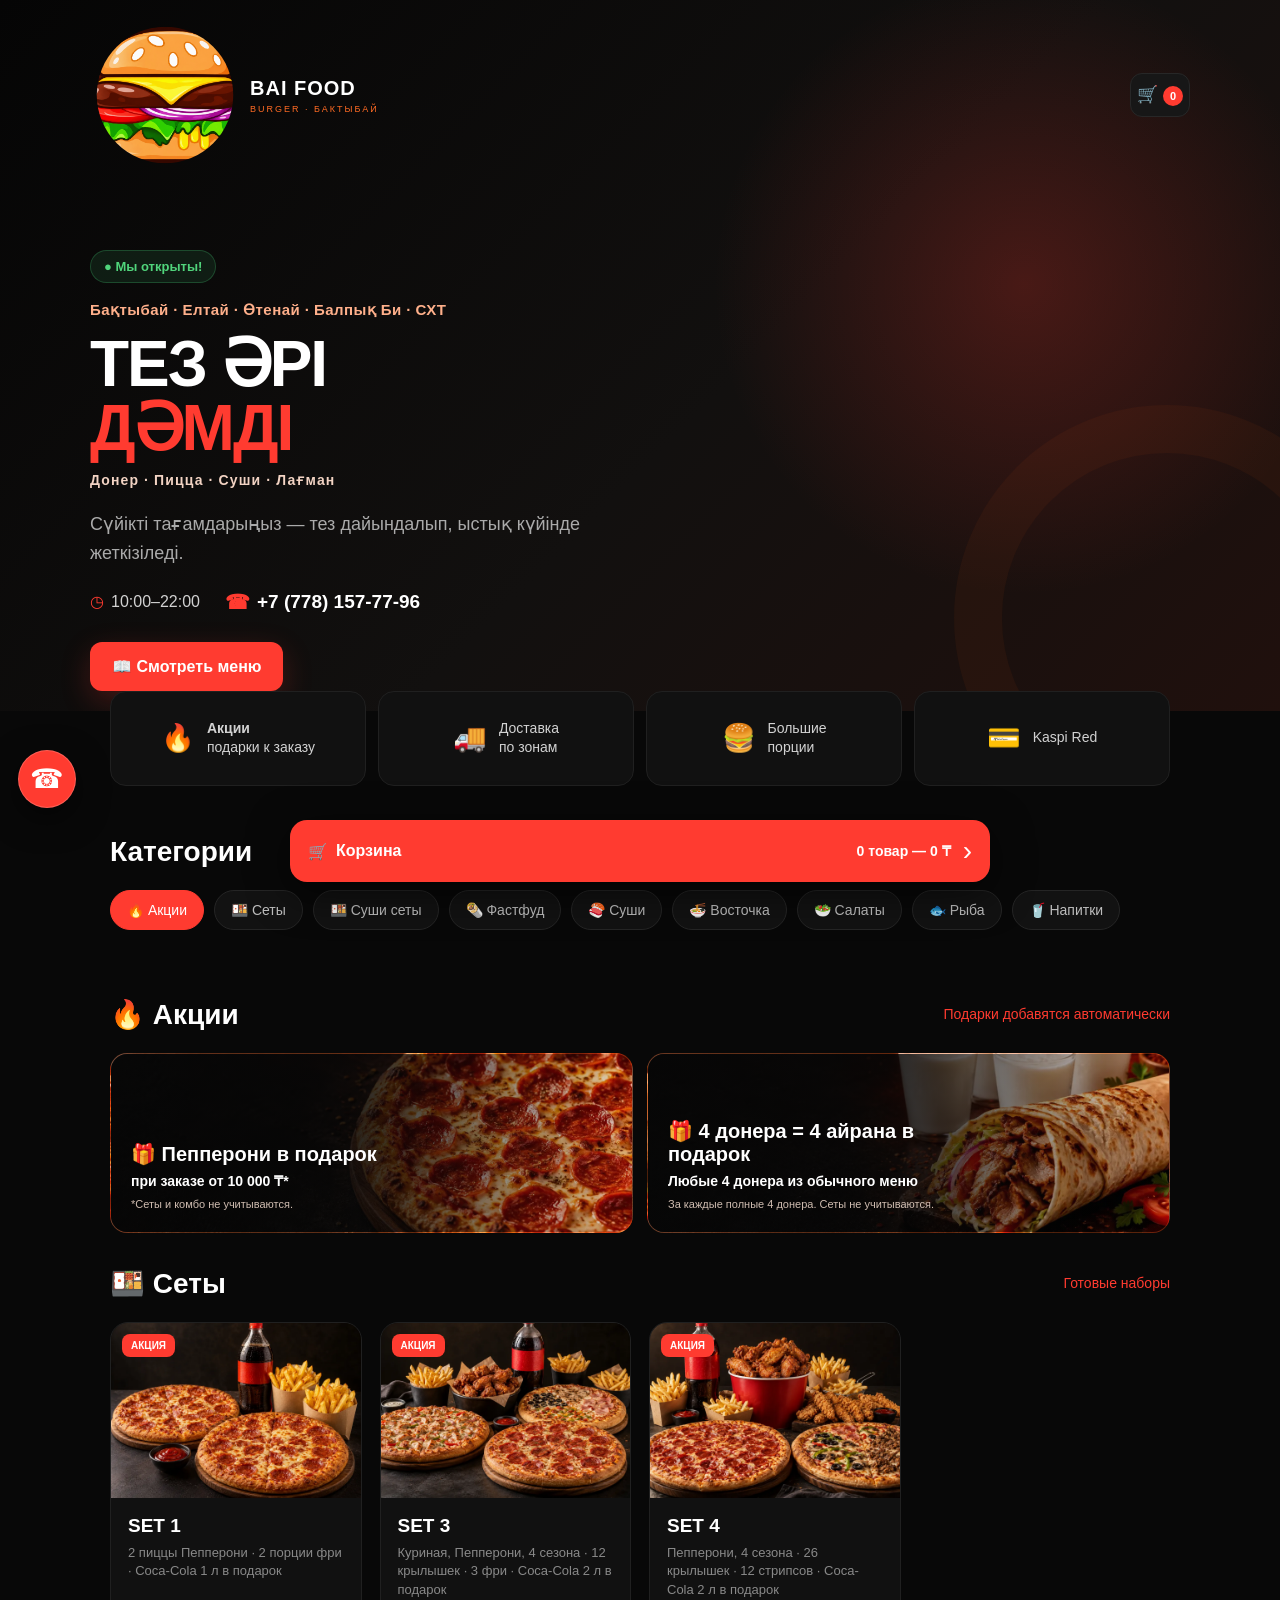
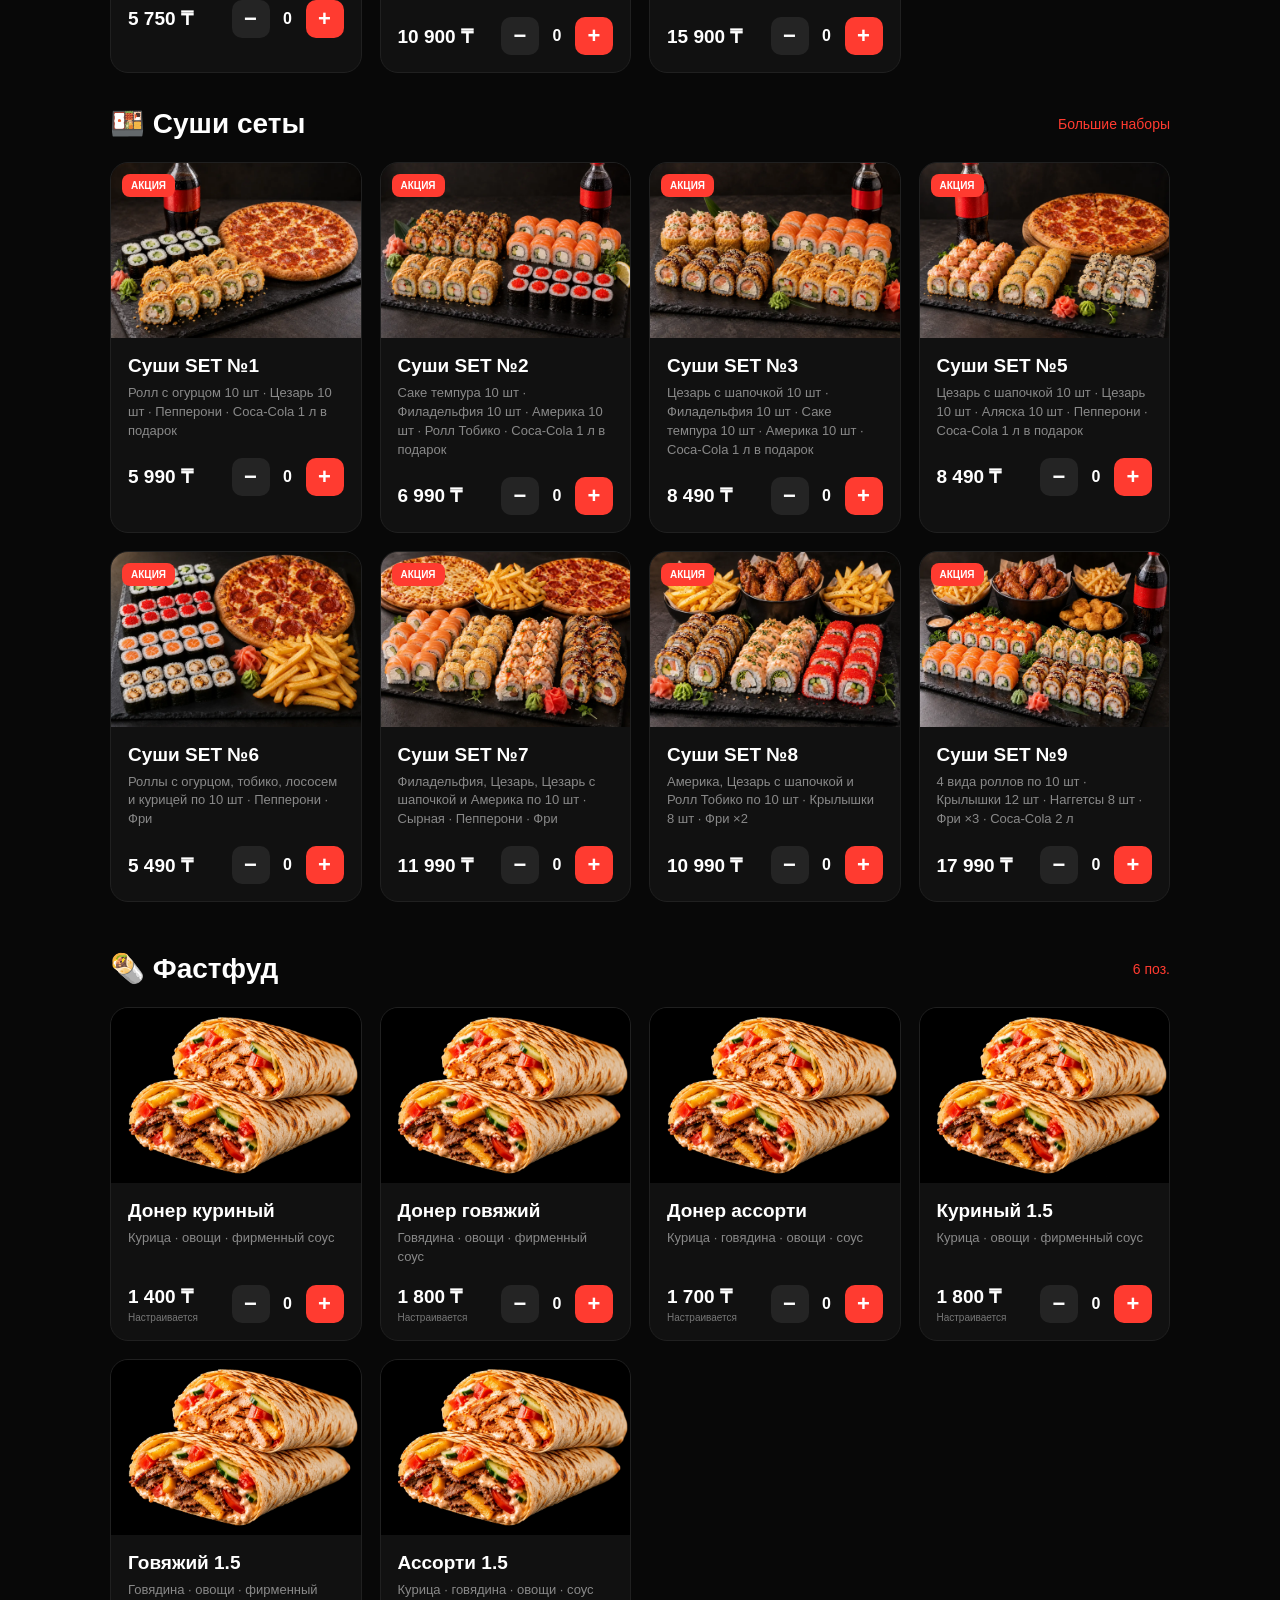
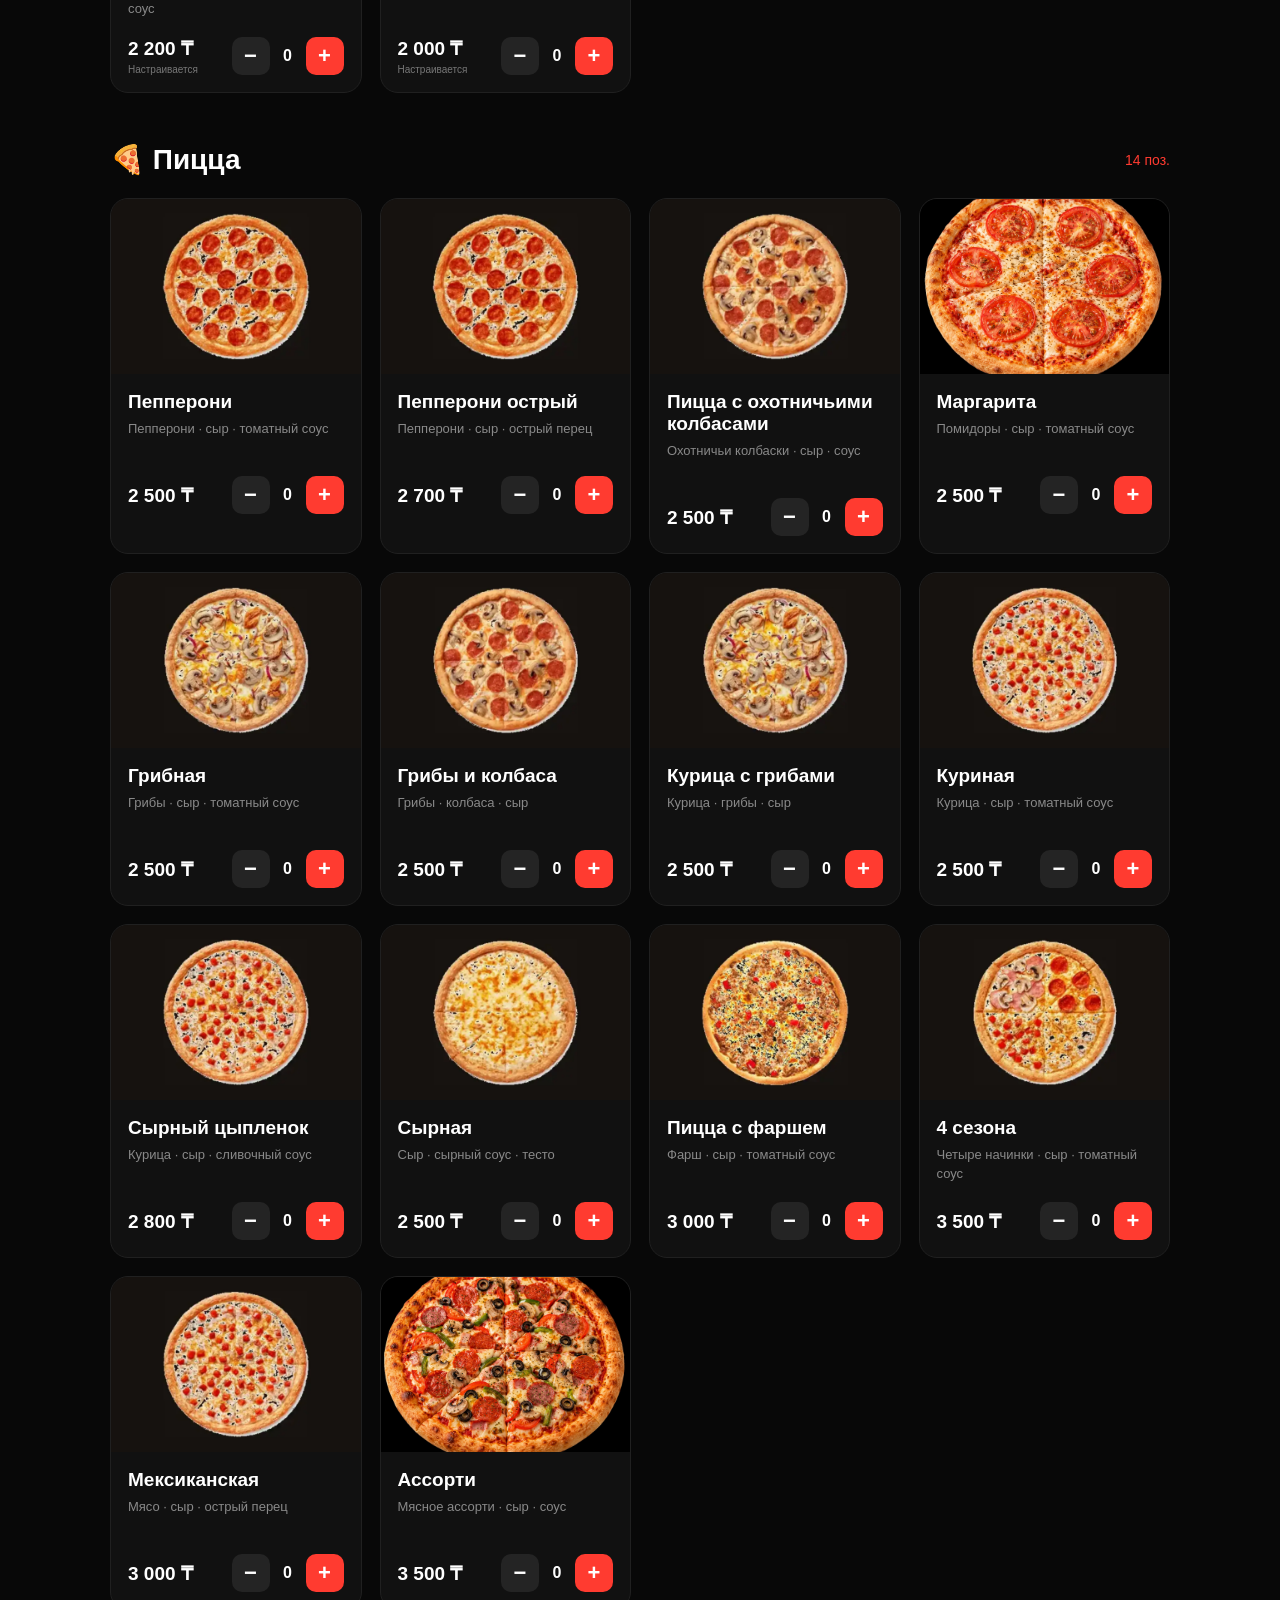
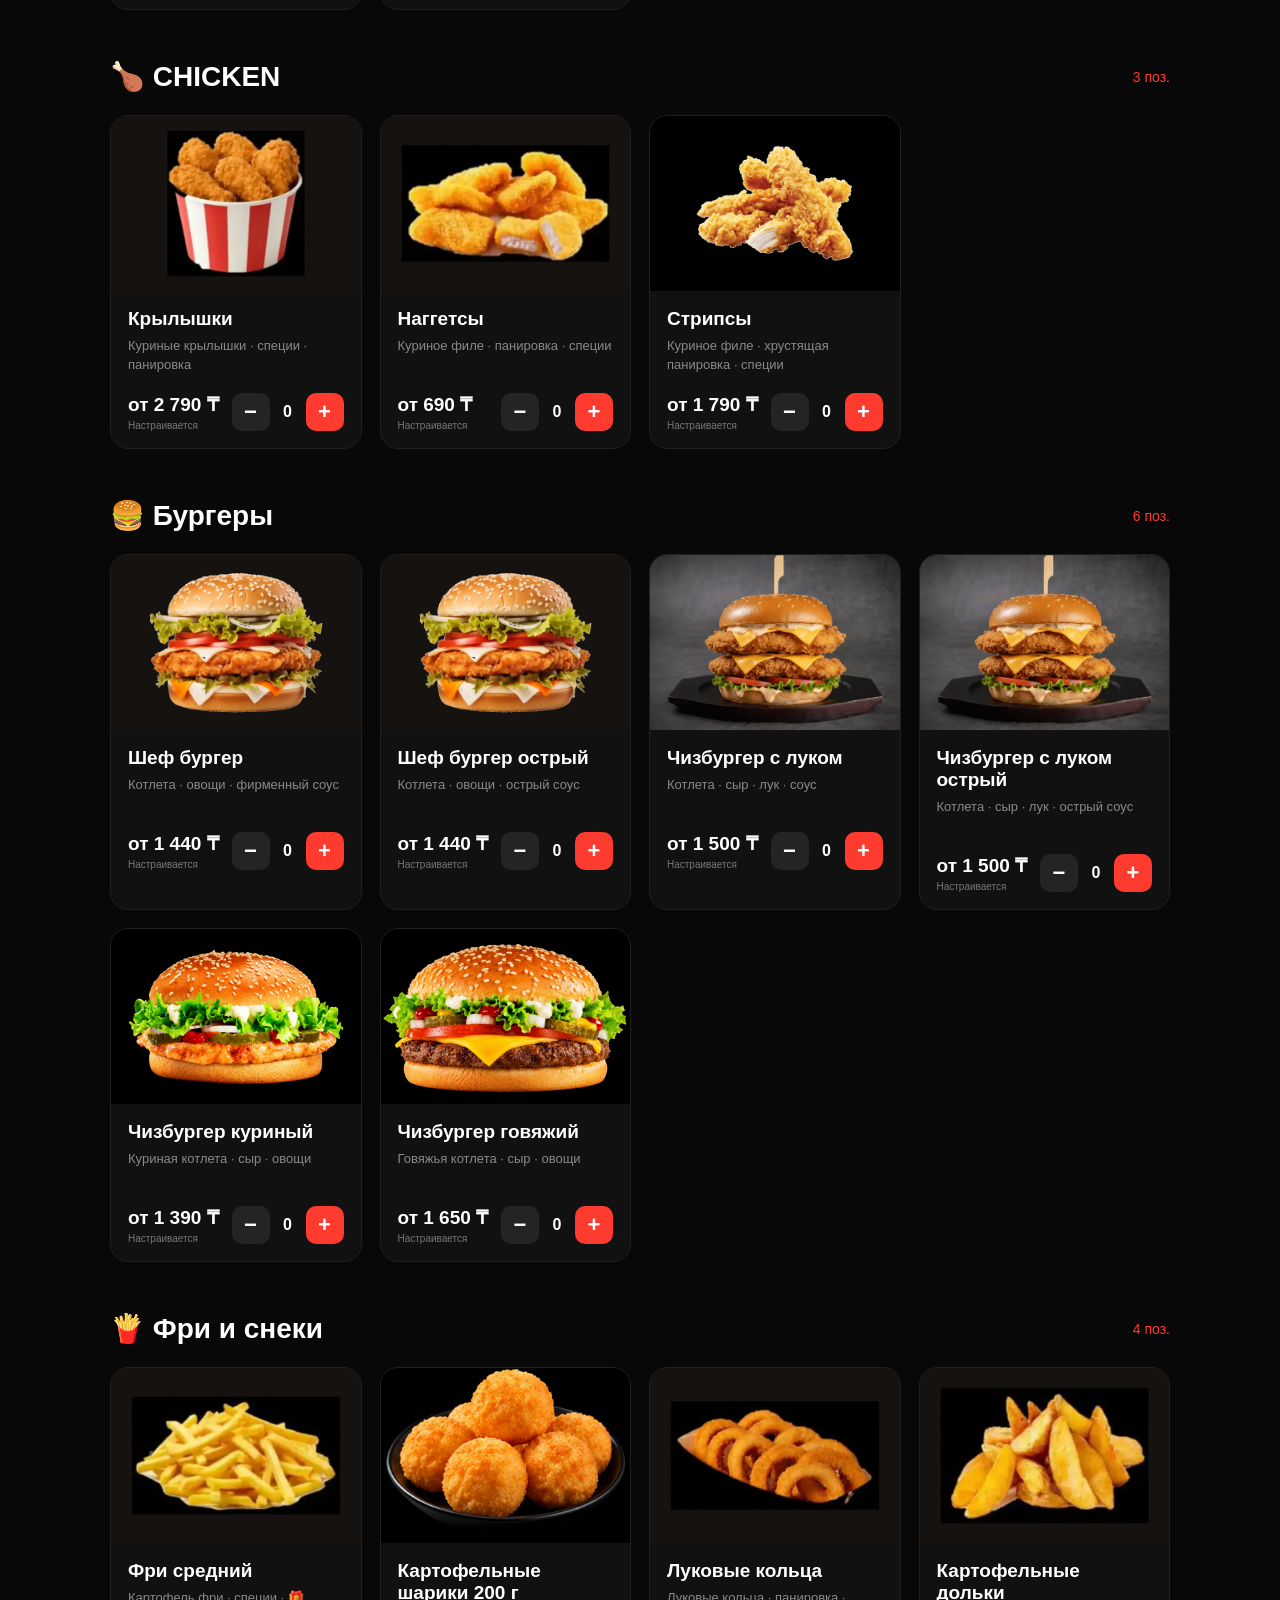
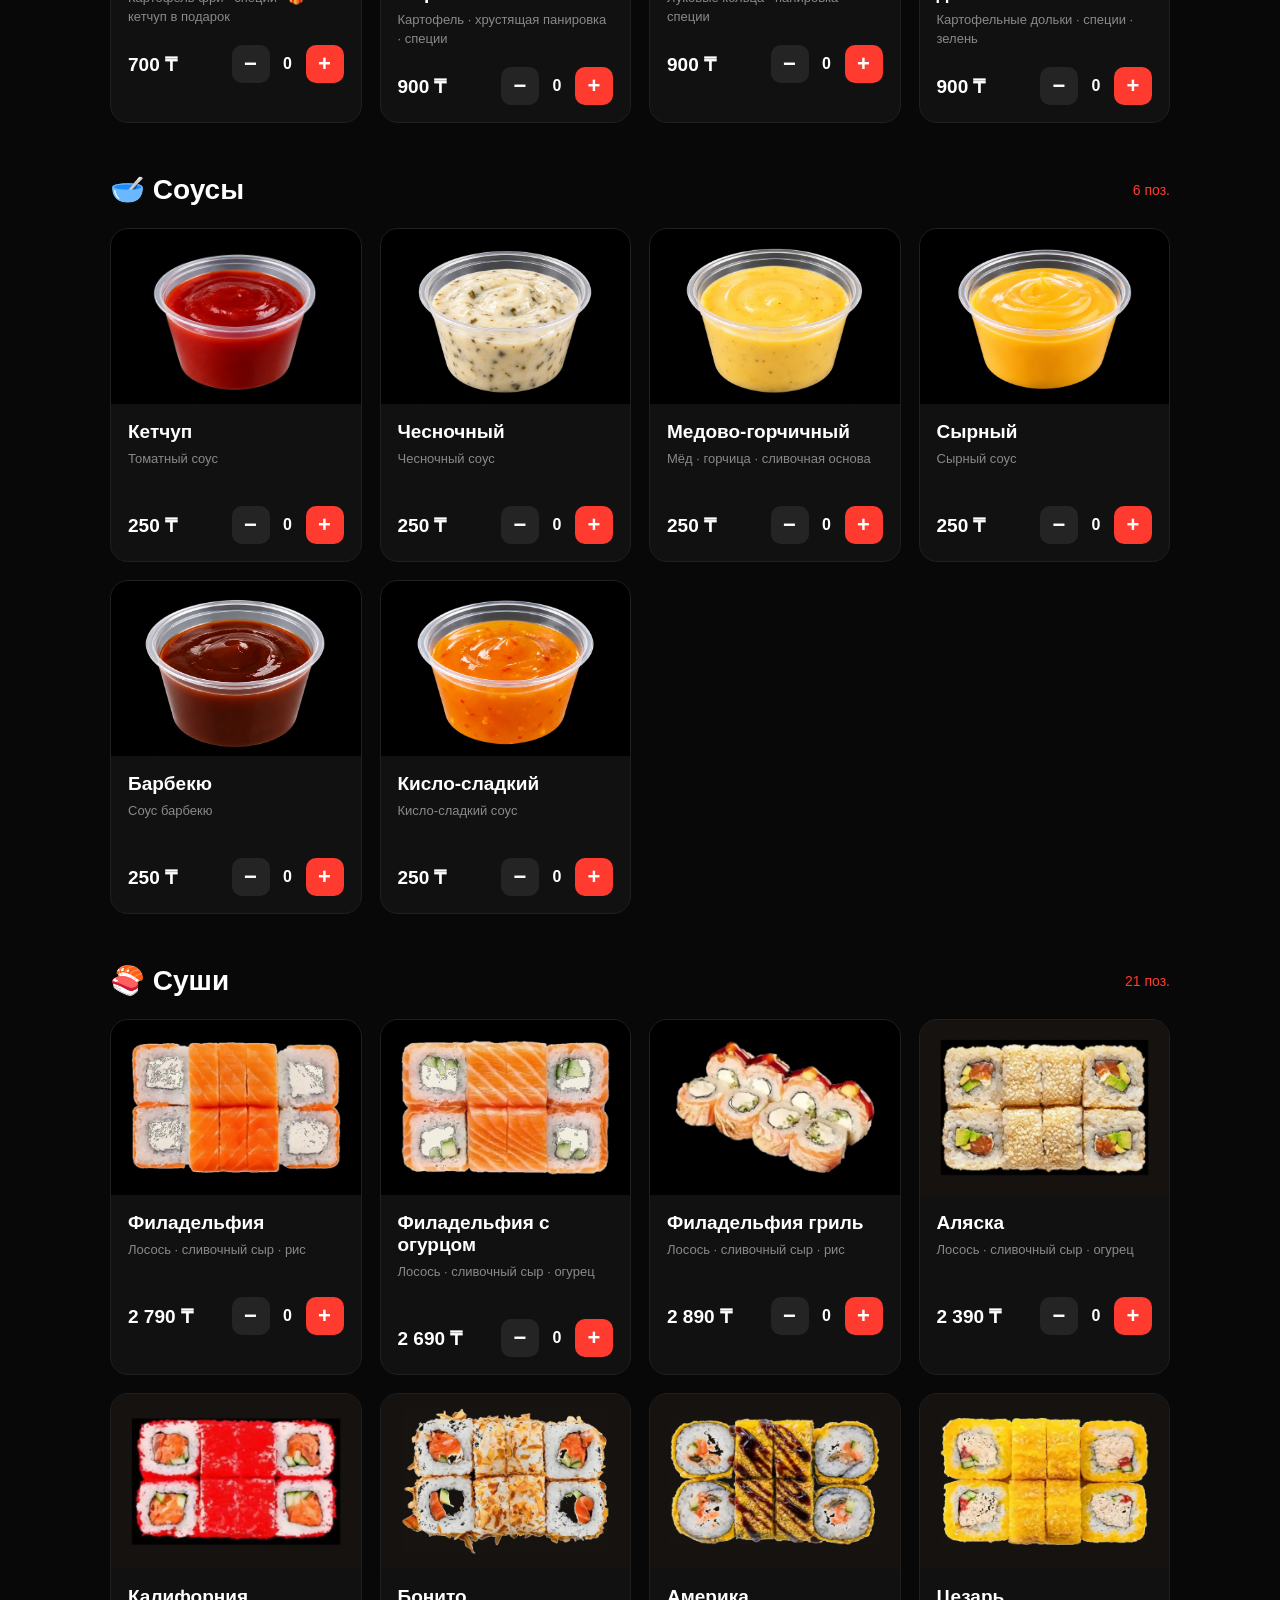
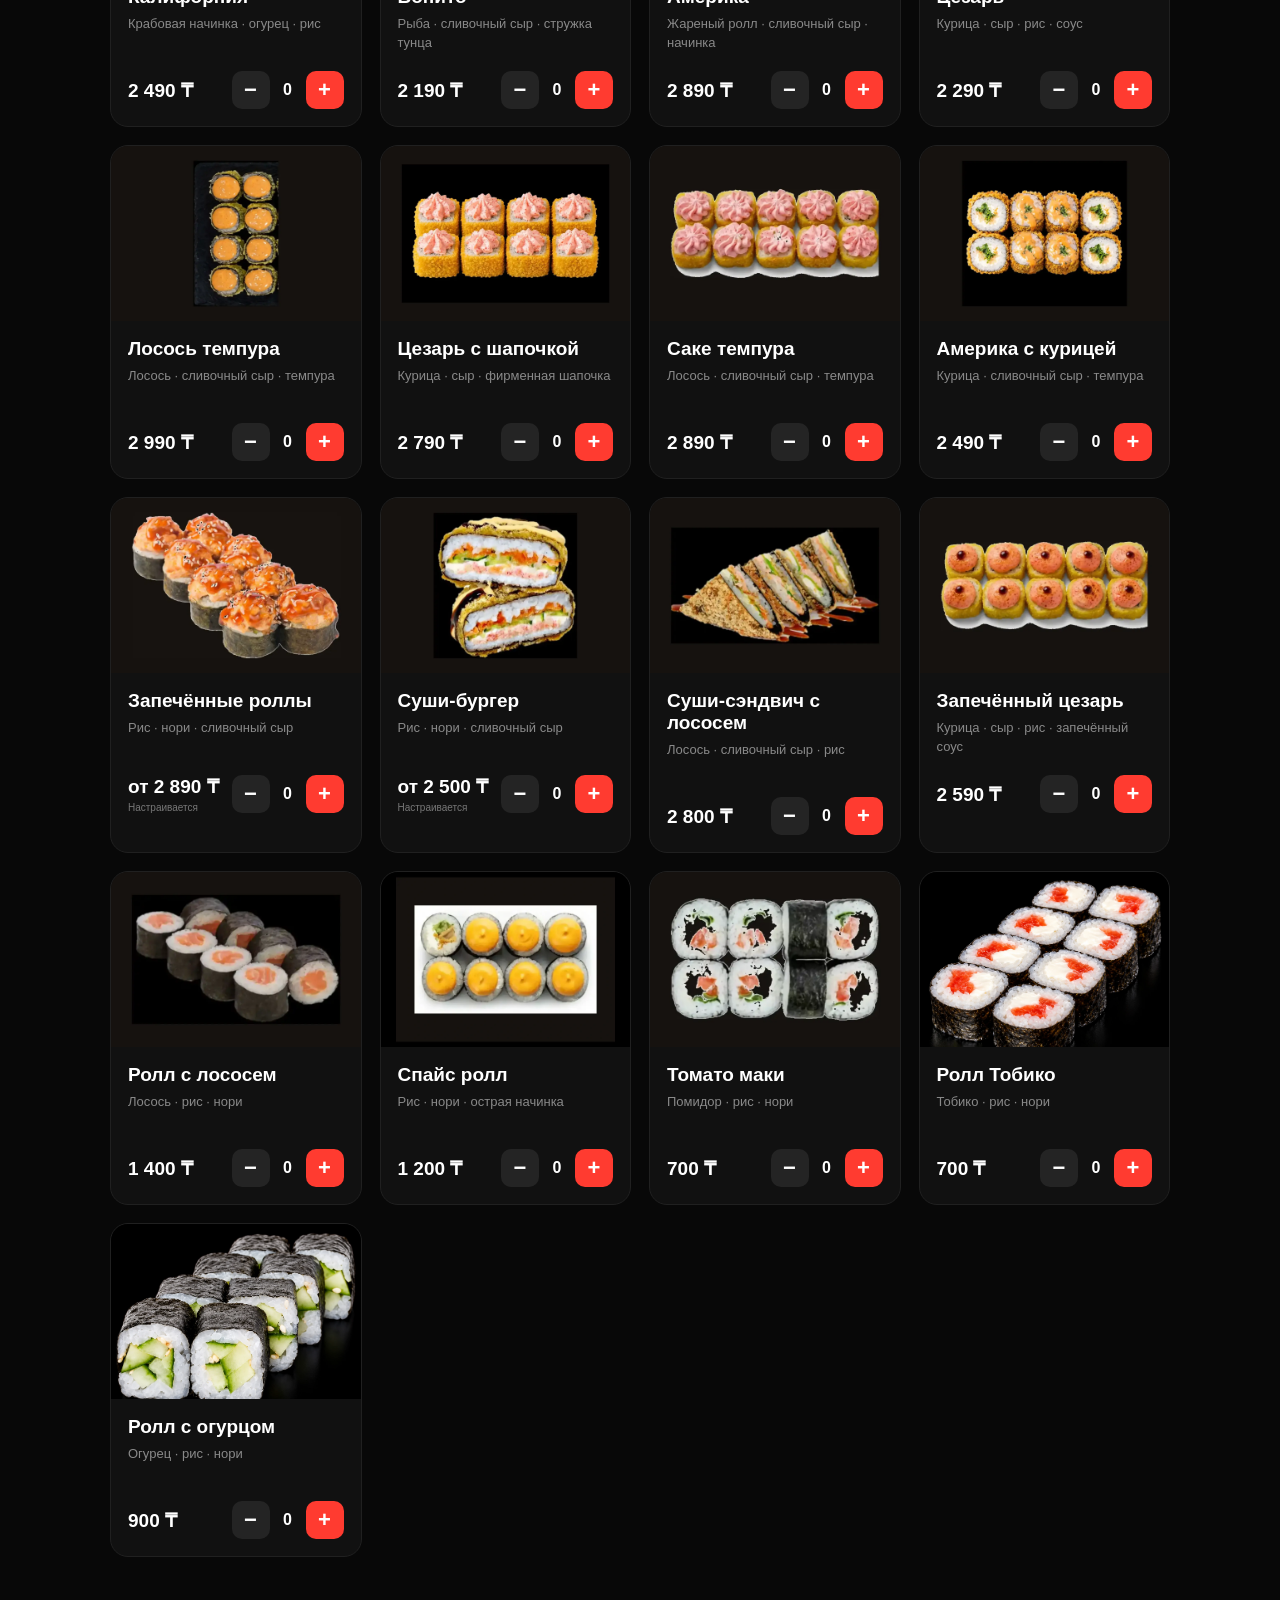
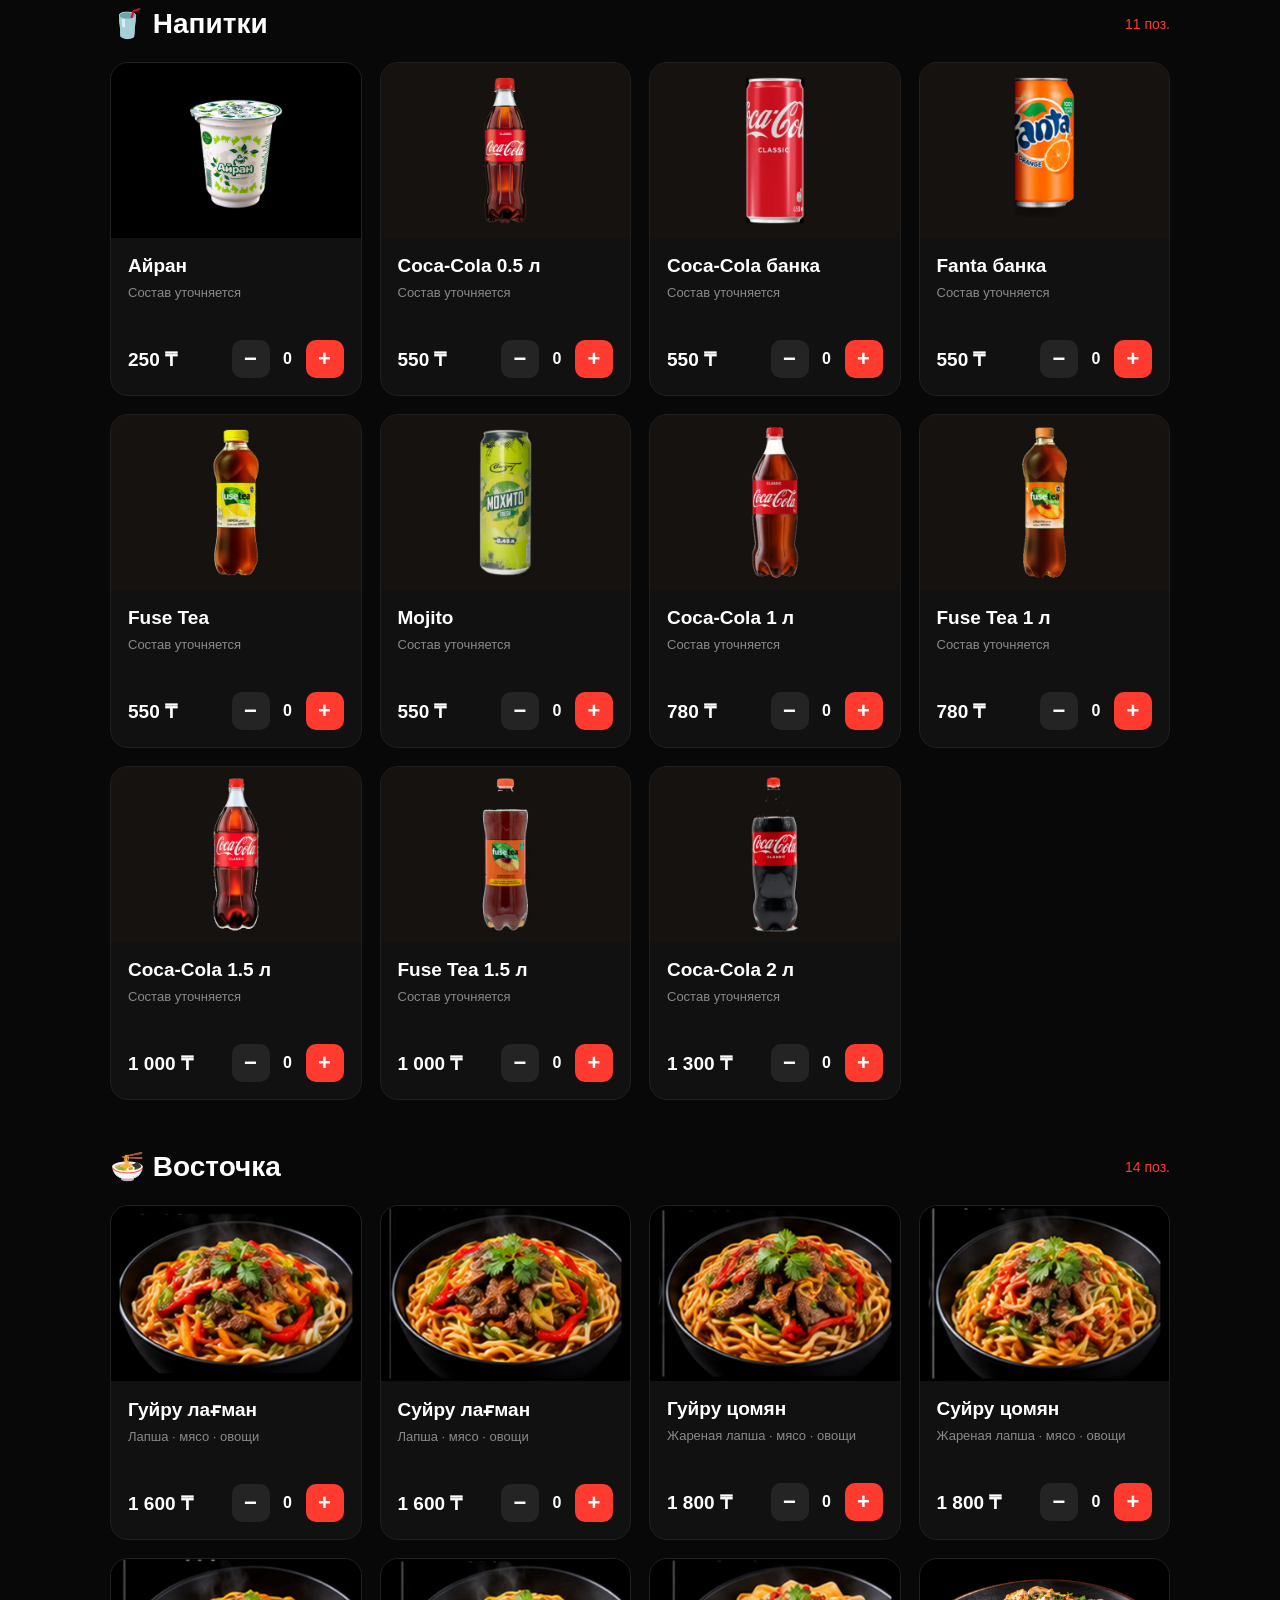
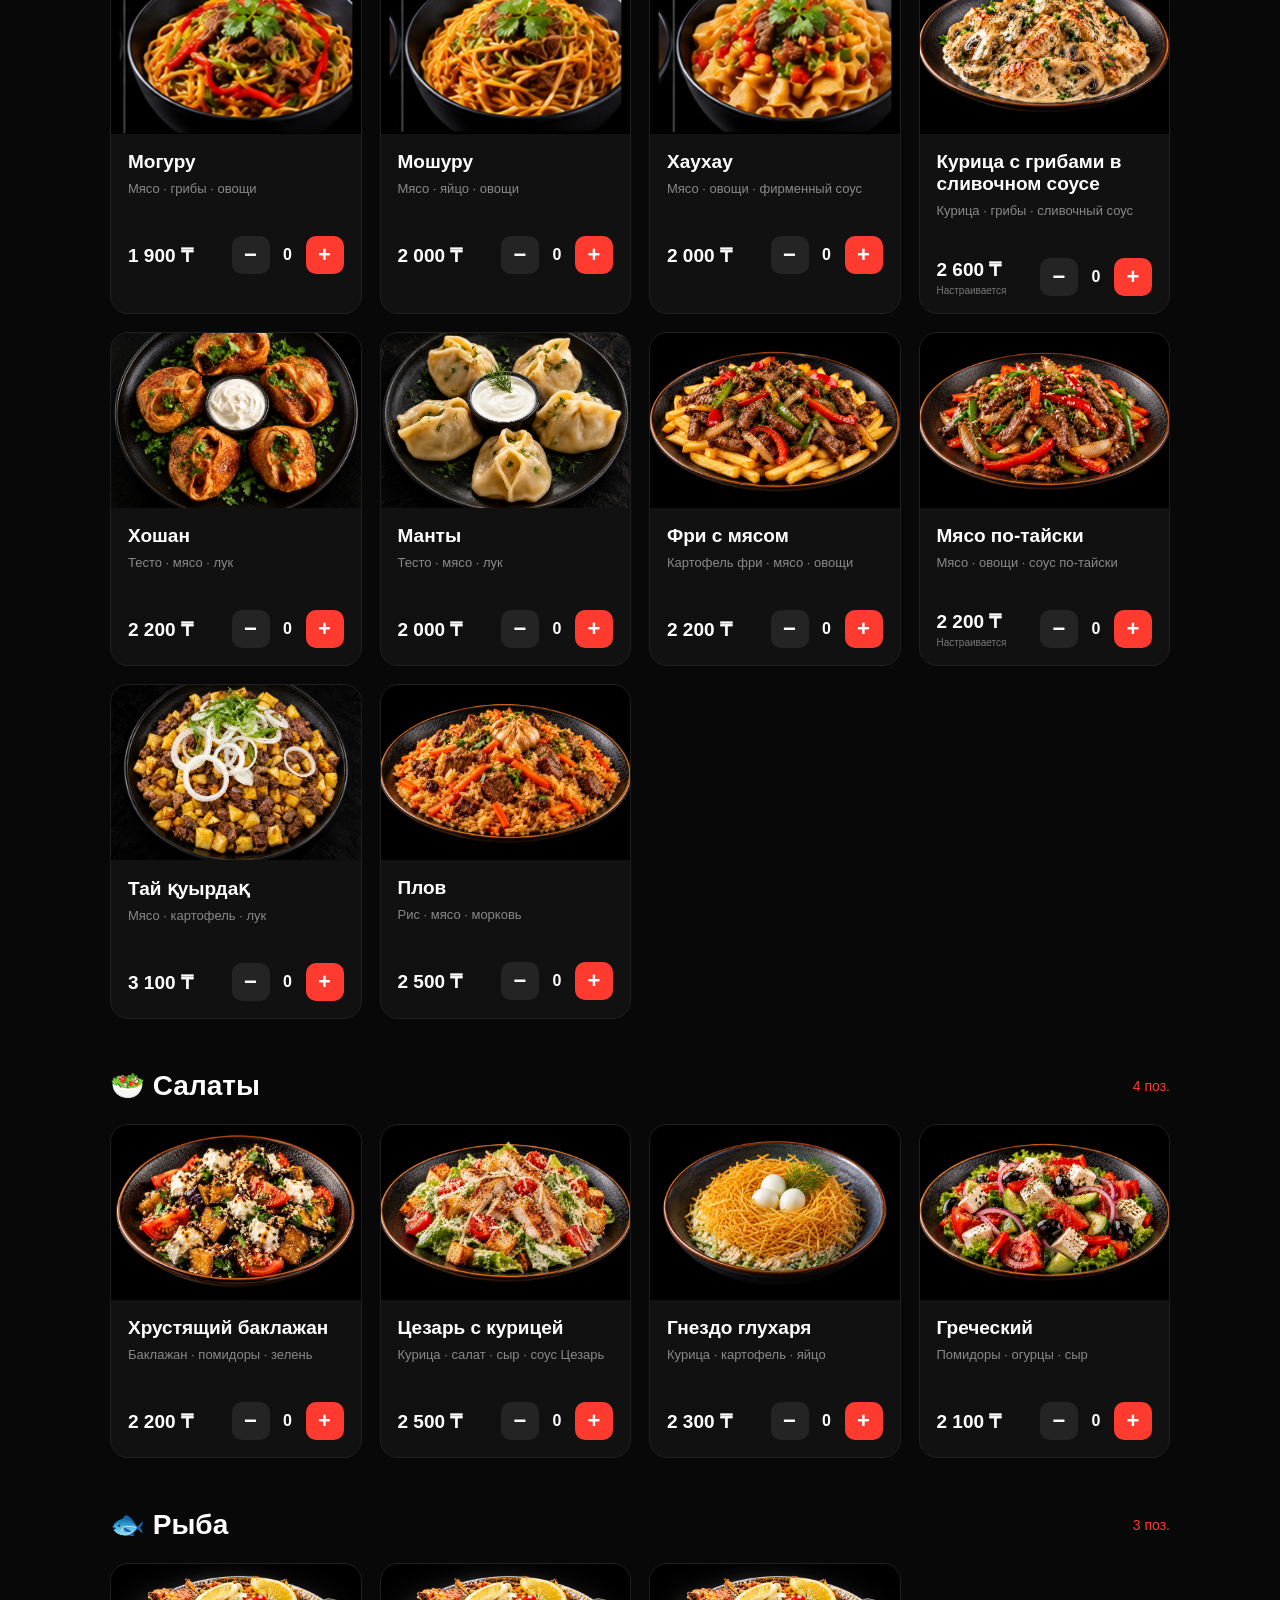
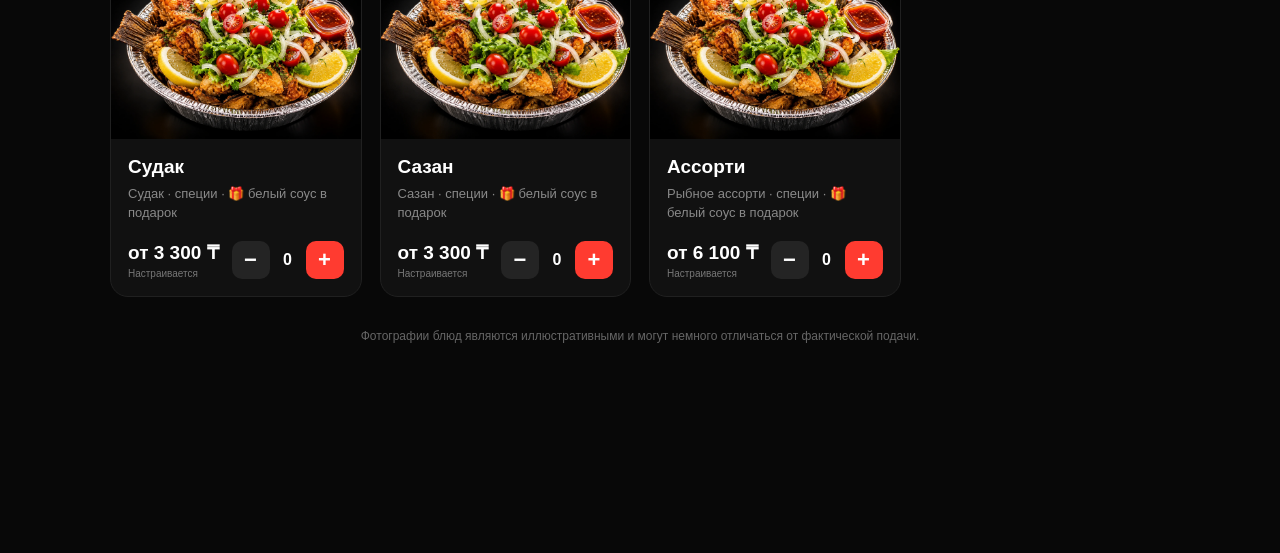
==== commit 63377b29: "Update BAI FOOD menu, product modals and design" ====
--- a/index.html
+++ b/index.html
@@ -11,18 +11,19 @@
   <header class="hero" id="home">
     <nav class="navbar">
       <a class="brand" href="#home">
-        <div class="brand-logo">B</div>
+        <div class="brand-logo"><img src="assets/bai-food-logo.png" alt="BAI FOOD"></div>
         <div class="brand-text"><strong>BAI FOOD</strong><span>BURGER · БАКТЫБАЙ</span></div>
       </a>
       <button class="menu-button" type="button" onclick="openCart()" aria-label="Открыть корзину">🛒 <b id="nav-cart-count">0</b></button>
     </nav>
     <div class="hero-content">
       <div class="open-badge">● Мы открыты!</div>
-      <h1>ВКУС, КОТОРЫЙ <span>ХОЧЕТСЯ ПОВТОРЯТЬ</span></h1>
-      <p class="hero-description">Донеры, пицца, бургеры, суши и горячие закуски с доставкой в Бактыбай и соседние районы.</p>
+      <p class="delivery-zones-hero">Бақтыбай · Елтай · Өтенай · Балпық Би · СХТ</p>
+      <h1>ТЕЗ ӘРІ <span>ДӘМДІ</span></h1>
+      <p class="hero-menu-types">Донер · Пицца · Суши · Лағман</p>
+      <p class="hero-description">Сүйікті тағамдарыңыз — тез дайындалып, ыстық күйінде жеткізіледі.</p>
       <div class="hero-info">
         <div><span class="info-icon">◷</span><span>10:00–22:00</span></div>
-        <div><span class="info-icon">🚚</span><span>4 зоны доставки</span></div>
         <a class="hero-phone" href="tel:+77781577796"><span class="info-icon">☎</span><span>+7 (778) 157-77-96</span></a>
       </div>
       <div class="hero-buttons">
@@ -35,7 +36,7 @@
     <button class="feature-item feature-button" type="button" onclick="document.getElementById('promotions').scrollIntoView({behavior:'smooth'})"><span>🔥</span><p><strong>Акции</strong><br>подарки к заказу</p></button>
     <div class="feature-item"><span>🚚</span><p>Доставка<br>по зонам</p></div>
     <div class="feature-item"><span>🍔</span><p>Большие<br>порции</p></div>
-    <div class="feature-item"><span>💳</span><p>Kaspi Red /<br>Наличные</p></div>
+    <div class="feature-item"><span>💳</span><p>Kaspi Red </p></div>
   </section>
 
   <section class="categories-section" id="menu">
@@ -46,8 +47,8 @@
   <section class="menu-section promotion-section" id="promotions">
     <div class="section-title"><h2>🔥 Акции</h2><span>Подарки добавятся автоматически</span></div>
     <div class="offers-grid">
-      <article class="offer-card offer-pepperoni"><div><h3>Пепперони в подарок</h3><strong>при заказе от 10 000 ₸*</strong><small>*Сеты и комбо не учитываются.</small></div></article>
-      <article class="offer-card offer-ayran"><div><h3>4 донера = 4 айрана в подарок</h3><strong>Любые 4 донера из обычного меню</strong><small>За каждые полные 4 донера. Сеты не учитываются.</small></div></article>
+      <article class="offer-card offer-pepperoni"><div><h3>🎁 Пепперони в подарок</h3><strong>при заказе от 10 000 ₸*</strong><small>*Сеты и комбо не учитываются.</small></div></article>
+      <article class="offer-card offer-ayran"><div><h3>🎁 4 донера = 4 айрана в подарок</h3><strong>Любые 4 донера из обычного меню</strong><small>За каждые полные 4 донера. Сеты не учитываются.</small></div></article>
     </div>
   </section>
 
@@ -123,6 +124,7 @@
           <option value="eltai">Елтай</option>
           <option value="otenai">Өтенай</option>
           <option value="balpyk-bi">Балпық би</option>
+          <option value="sht">СХТ</option>
         </select>
         <input type="tel" id="customer-phone" placeholder="Номер телефона" autocomplete="tel">
         <input type="text" id="customer-address" placeholder="Адрес доставки" autocomplete="street-address">
@@ -166,6 +168,8 @@
     </div>
   </div>
 
+  <a class="floating-phone" href="tel:+77781577796" aria-label="Позвонить в BAI FOOD">☎</a>
+
   <script src="script.js"></script>
 </body>
 </html>
--- a/style.css
+++ b/style.css
@@ -1,7 +1,15 @@
 :root{--bg:#080808;--panel:#111;--panel-2:#181818;--line:#272727;--muted:#9b9b9b;--text:#fff;--red:#ff3b30;--orange:#ff6b24;--green:#45cf78;--blue:#2b72dc}
 *{box-sizing:border-box}html{scroll-behavior:smooth;scroll-padding-top:88px}body{margin:0;padding:0 0 100px;font-family:Arial,sans-serif;background:var(--bg);color:var(--text)}body.modal-open{overflow:hidden}button,input,select{font:inherit}button{cursor:pointer}a{color:inherit;text-decoration:none}
 .hero{min-height:520px;padding:20px;position:relative;overflow:hidden;background:radial-gradient(circle at 80% 40%,rgba(255,59,48,.22),transparent 28%),linear-gradient(135deg,#050505 0%,#12100f 56%,#20100d 100%)}.hero:after{content:"";position:absolute;width:330px;height:330px;border:48px solid rgba(255,107,36,.05);border-radius:50%;right:-100px;bottom:-120px}
-.navbar{max-width:1100px;margin:auto;display:flex;align-items:center;justify-content:space-between;position:relative;z-index:2}.brand{display:flex;align-items:center;gap:10px}.brand-logo{width:46px;height:46px;display:grid;place-items:center;border-radius:13px;background:linear-gradient(145deg,var(--orange),var(--red));font-size:21px;font-weight:900}.brand-text{display:flex;flex-direction:column}.brand-text strong{font-size:20px;letter-spacing:1px}.brand-text span{color:var(--orange);font-size:9px;letter-spacing:2px;margin-top:4px}.menu-button{min-width:48px;height:44px;border:1px solid var(--line);border-radius:12px;background:#171717;color:#fff;font-size:17px}.menu-button b{display:inline-grid;place-items:center;min-width:20px;height:20px;border-radius:50%;background:var(--red);font-size:11px}
+.navbar{max-width:1100px;margin:auto;display:flex;align-items:center;justify-content:space-between;position:relative;z-index:2}.brand{display:flex;align-items:center;gap:10px}.brand-logo{
+  width:78px !important;
+  height:78px !important;
+  object-fit:contain !important;
+  object-position:center !important;
+  border-radius:0 !important;
+  overflow:visible !important;
+  background:transparent !important;
+}.brand-logo img{width:145%;height:145%;object-fit:cover;clip-path:circle(35% at 50% 50%)}.brand-text{display:flex;flex-direction:column}.brand-text strong{font-size:20px;letter-spacing:1px}.brand-text span{color:var(--orange);font-size:9px;letter-spacing:2px;margin-top:4px}.menu-button{min-width:48px;height:44px;border:1px solid var(--line);border-radius:12px;background:#171717;color:#fff;font-size:17px}.menu-button b{display:inline-grid;place-items:center;min-width:20px;height:20px;border-radius:50%;background:var(--red);font-size:11px}
 .hero-content{max-width:1100px;margin:80px auto 0;position:relative;z-index:2}.open-badge{display:inline-block;padding:8px 13px;border:1px solid rgba(69,207,120,.25);border-radius:50px;color:#50d47b;background:rgba(69,207,120,.1);font-size:13px;font-weight:700;margin-bottom:18px}.hero h1{max-width:760px;margin:0;font-size:clamp(42px,6vw,64px);line-height:1;letter-spacing:-2px}.hero h1 span{display:block;color:var(--red)}.hero-description{max-width:560px;margin:22px 0;color:#aaa;font-size:18px;line-height:1.6}.hero-info{display:flex;gap:25px;flex-wrap:wrap;margin-bottom:28px;color:#d2d2d2}.hero-info div{display:flex;align-items:center;gap:7px}.info-icon{color:var(--red)}.hero-buttons{display:flex;gap:10px;flex-wrap:wrap}.main-menu-button{border:0;padding:15px 22px;border-radius:12px;background:var(--red);color:#fff;font-size:16px;font-weight:700;box-shadow:0 10px 30px rgba(255,59,48,.22)}.main-menu-button.secondary{border:1px solid #343434;background:#171717;box-shadow:none}
 .features{max-width:1100px;margin:-20px auto 0;padding:0 20px;display:grid;grid-template-columns:repeat(4,1fr);gap:12px;position:relative;z-index:3}.feature-item{min-height:95px;display:flex;align-items:center;justify-content:center;gap:12px;padding:18px;border:1px solid #202020;border-radius:16px;background:#111;color:#fff}.feature-item span{font-size:27px}.feature-item p{margin:0;color:#d2d2d2;font-size:14px;line-height:1.4}.feature-button{text-align:left}.feature-button:hover{border-color:var(--red)}
 .categories-section,.menu-section{max-width:1100px;margin:50px auto 0;padding:0 20px}.section-title{display:flex;align-items:center;justify-content:space-between;gap:18px;margin-bottom:22px}.section-title h2{margin:0;font-size:28px}.section-title>span{color:var(--red);font-size:14px}.categories{display:flex;gap:10px;overflow-x:auto;padding-bottom:8px;scrollbar-width:none}.categories::-webkit-scrollbar{display:none}.category{min-width:max-content;padding:11px 16px;border:1px solid #252525;border-radius:50px;background:#121212;color:#bdbdbd;font-size:14px}.category.active{border-color:var(--red);background:var(--red);color:#fff}
@@ -27,3 +35,48 @@
 /* Delivery-only checkout: Kaspi / Kaspi Red */
 .kaspi-only-payment{display:flex;flex-direction:column;gap:4px;padding:14px 16px;border:1px solid rgba(255,255,255,.12);border-radius:14px;background:rgba(255,255,255,.05)}
 .kaspi-only-payment b{font-size:16px}.kaspi-only-payment small{opacity:.72}
+
+/* Owner update 2026-09-28 */
+.delivery-zones-hero{margin:0 0 13px;color:#ffb08b;font-size:15px;font-weight:800;letter-spacing:.03em}
+.hero-menu-types{margin:12px 0 0;color:#f2d3c3;font-size:14px;font-weight:700;letter-spacing:.08em}
+.hero-phone{font-size:19px;font-weight:800;color:#fff}
+.hero-phone .info-icon{font-size:20px}
+.floating-phone{position:fixed;left:18px;bottom:92px;z-index:930;width:58px;height:58px;display:grid;place-items:center;border:1px solid rgba(255,255,255,.18);border-radius:50%;background:var(--red);color:#fff;font-size:27px;box-shadow:0 10px 32px rgba(0,0,0,.55)}
+.floating-phone:active{transform:scale(.96)}
+@media(max-width:560px){
+  .brand-logo{width:54px;height:54px}
+  .delivery-zones-hero{font-size:13px;line-height:1.45}
+  .hero-menu-types{font-size:12px;line-height:1.5}
+  .hero-phone{font-size:18px}
+  .floating-phone{left:12px;bottom:82px;width:54px;height:54px;font-size:25px}
+}
+
+/* Ayran — қара фон карточканың сурет аймағын толық жабады */
+.product img[src*="ayran.webp"] {
+  object-fit: contain;
+  transform: scale(0.72);
+  background: #000;
+  box-shadow: 0 0 0 100px #000;
+}
+
+/* Ketchup — қалған соустармен бірдейірек */
+.product img[src*="sauce-ketchup.webp"] {
+  object-fit: contain;
+  transform: scale(1.35);
+}
+.brand-logo {
+  width: 150px !important;
+  height: 150px !important;
+  border-radius: 50% !important;
+  overflow: hidden !important;
+  display: flex !important;
+  align-items: center !important;
+  justify-content: center !important;
+}
+
+.brand-logo img {
+  width: 130% !important;
+  height: 130% !important;
+  object-fit: contain !important;
+  transform: none !important;
+}
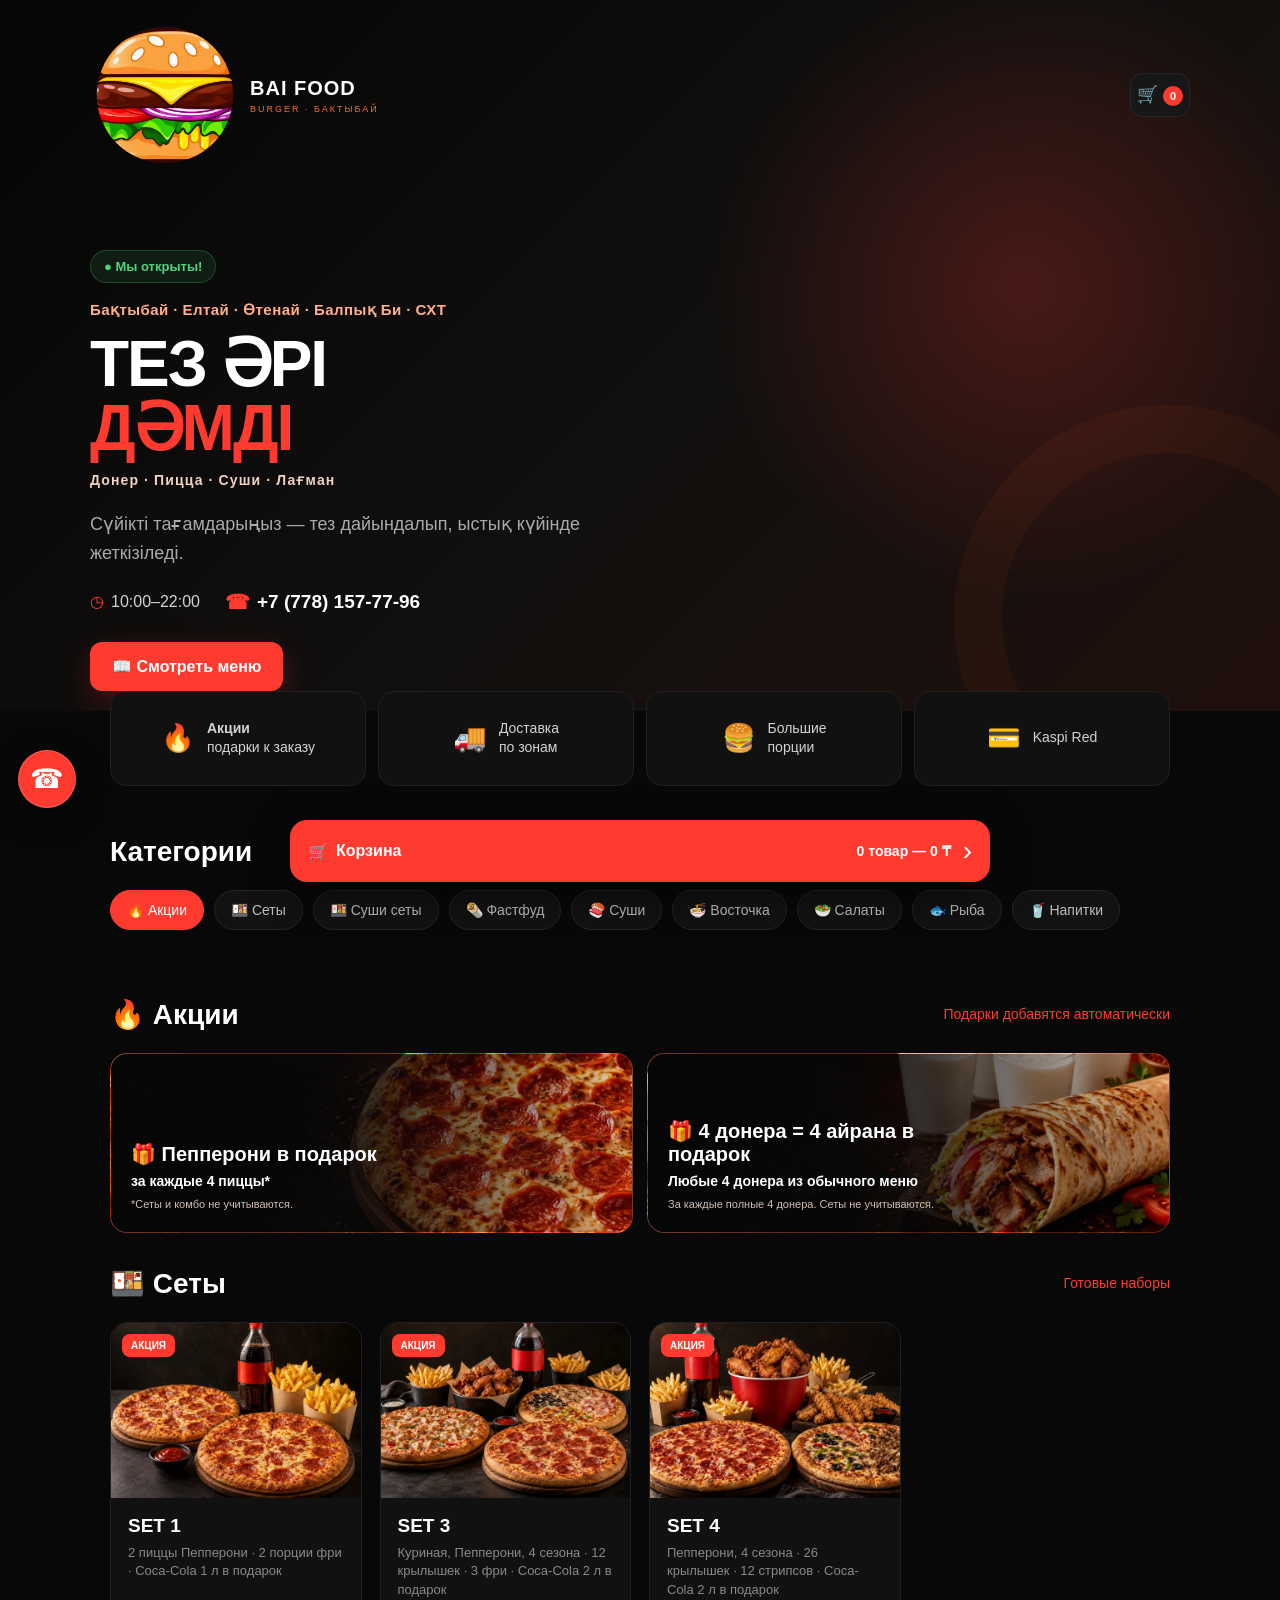
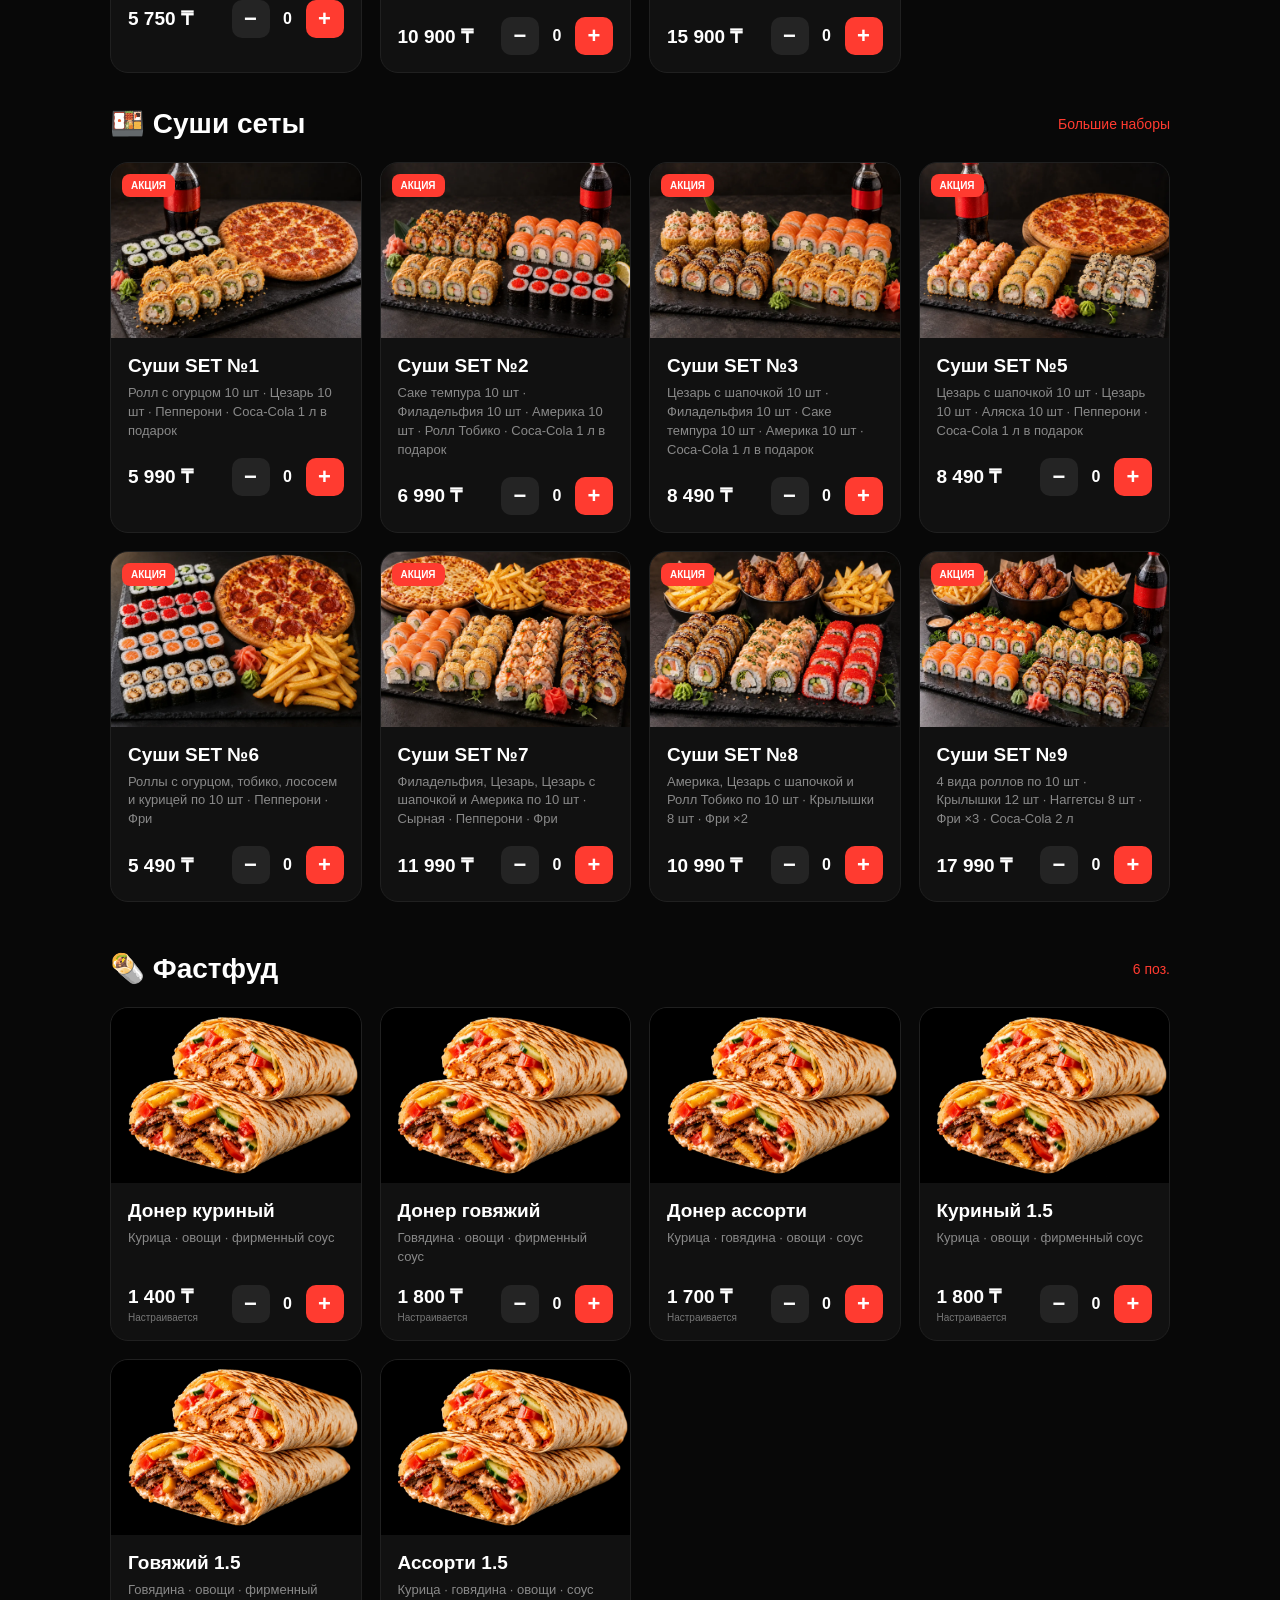
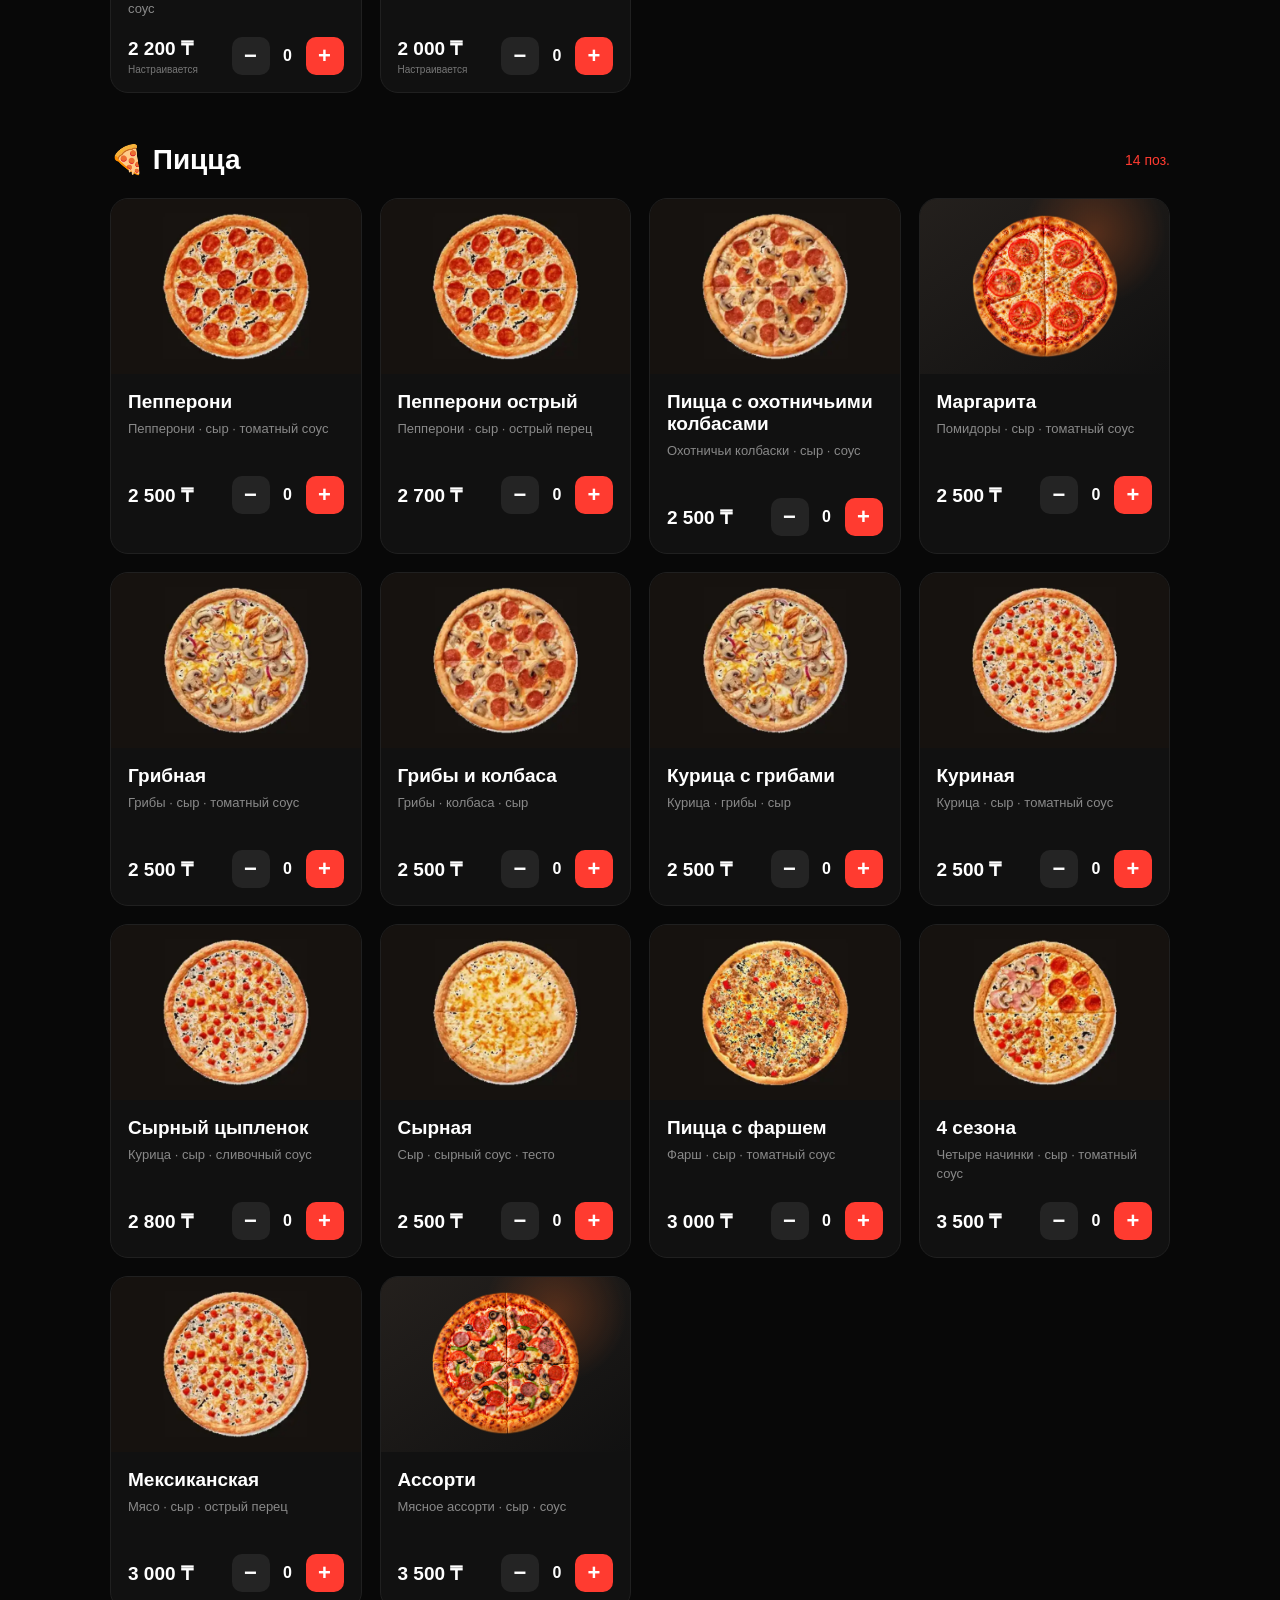
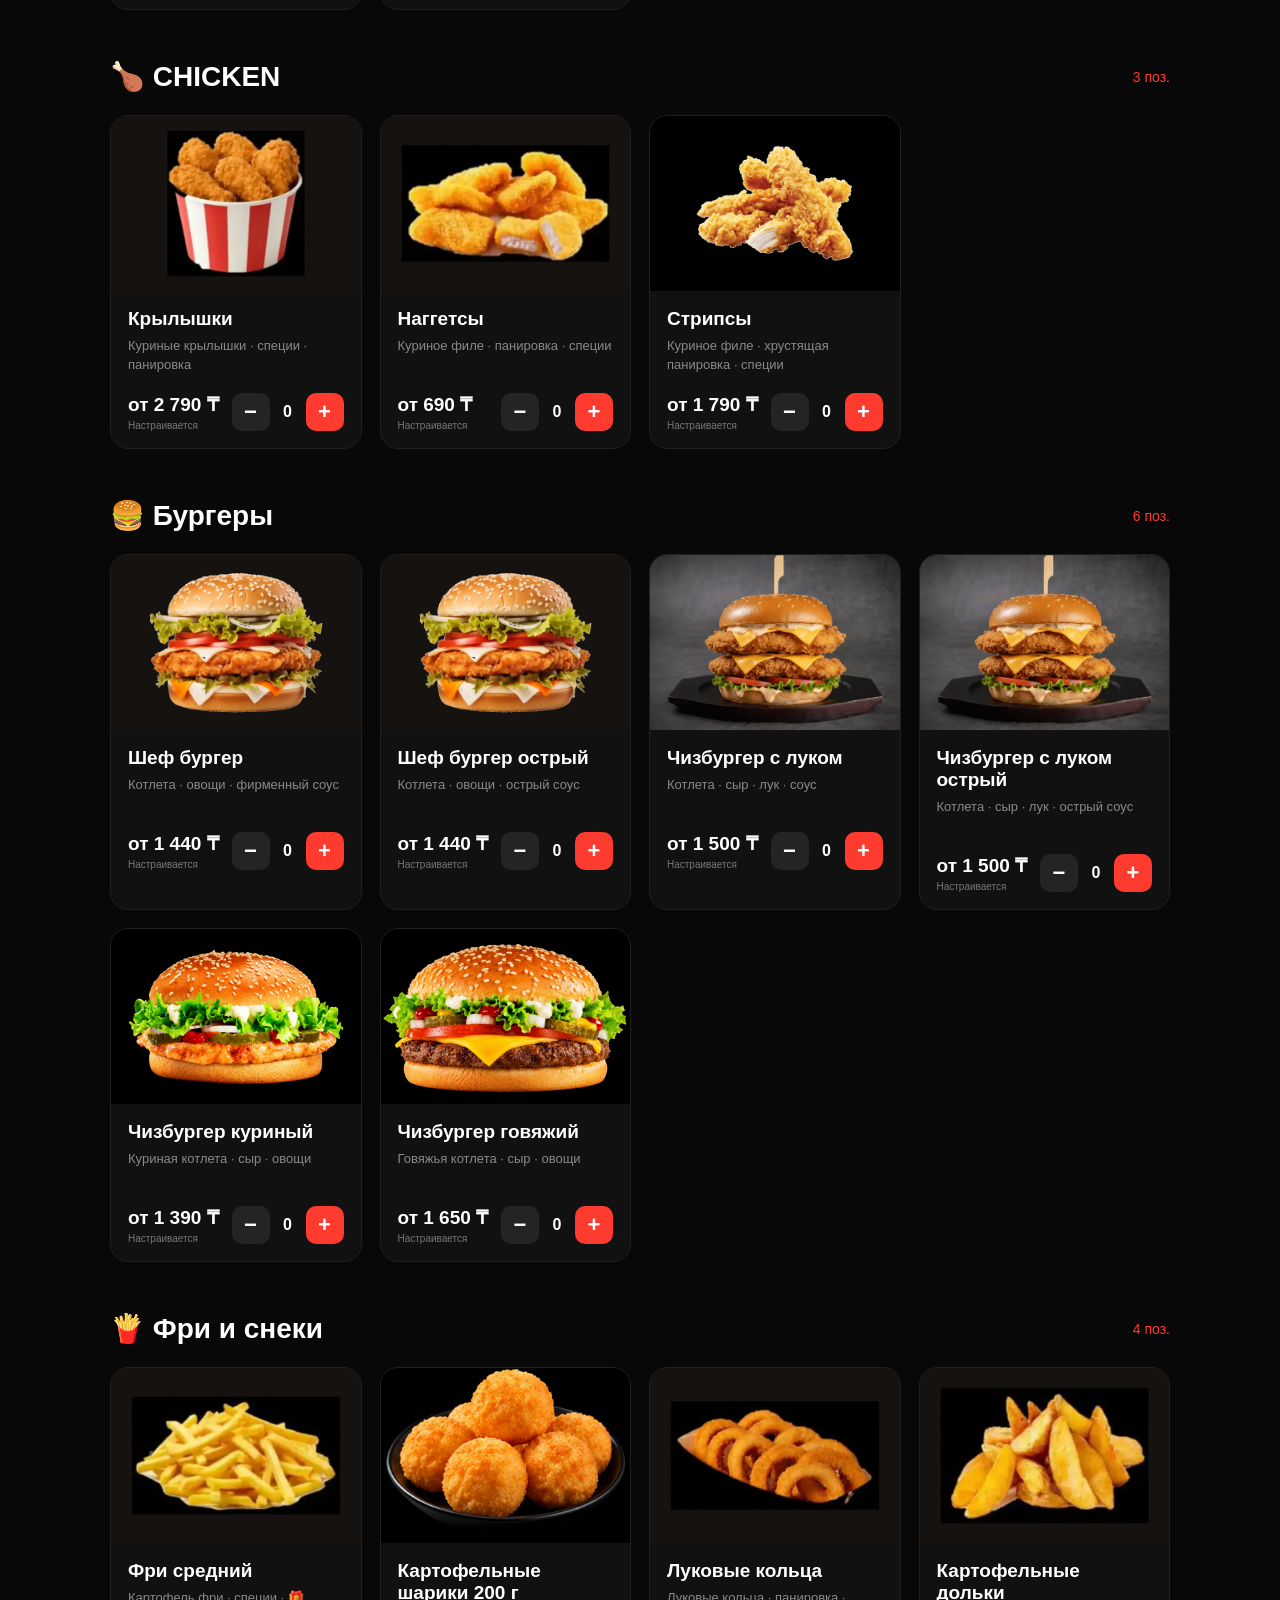
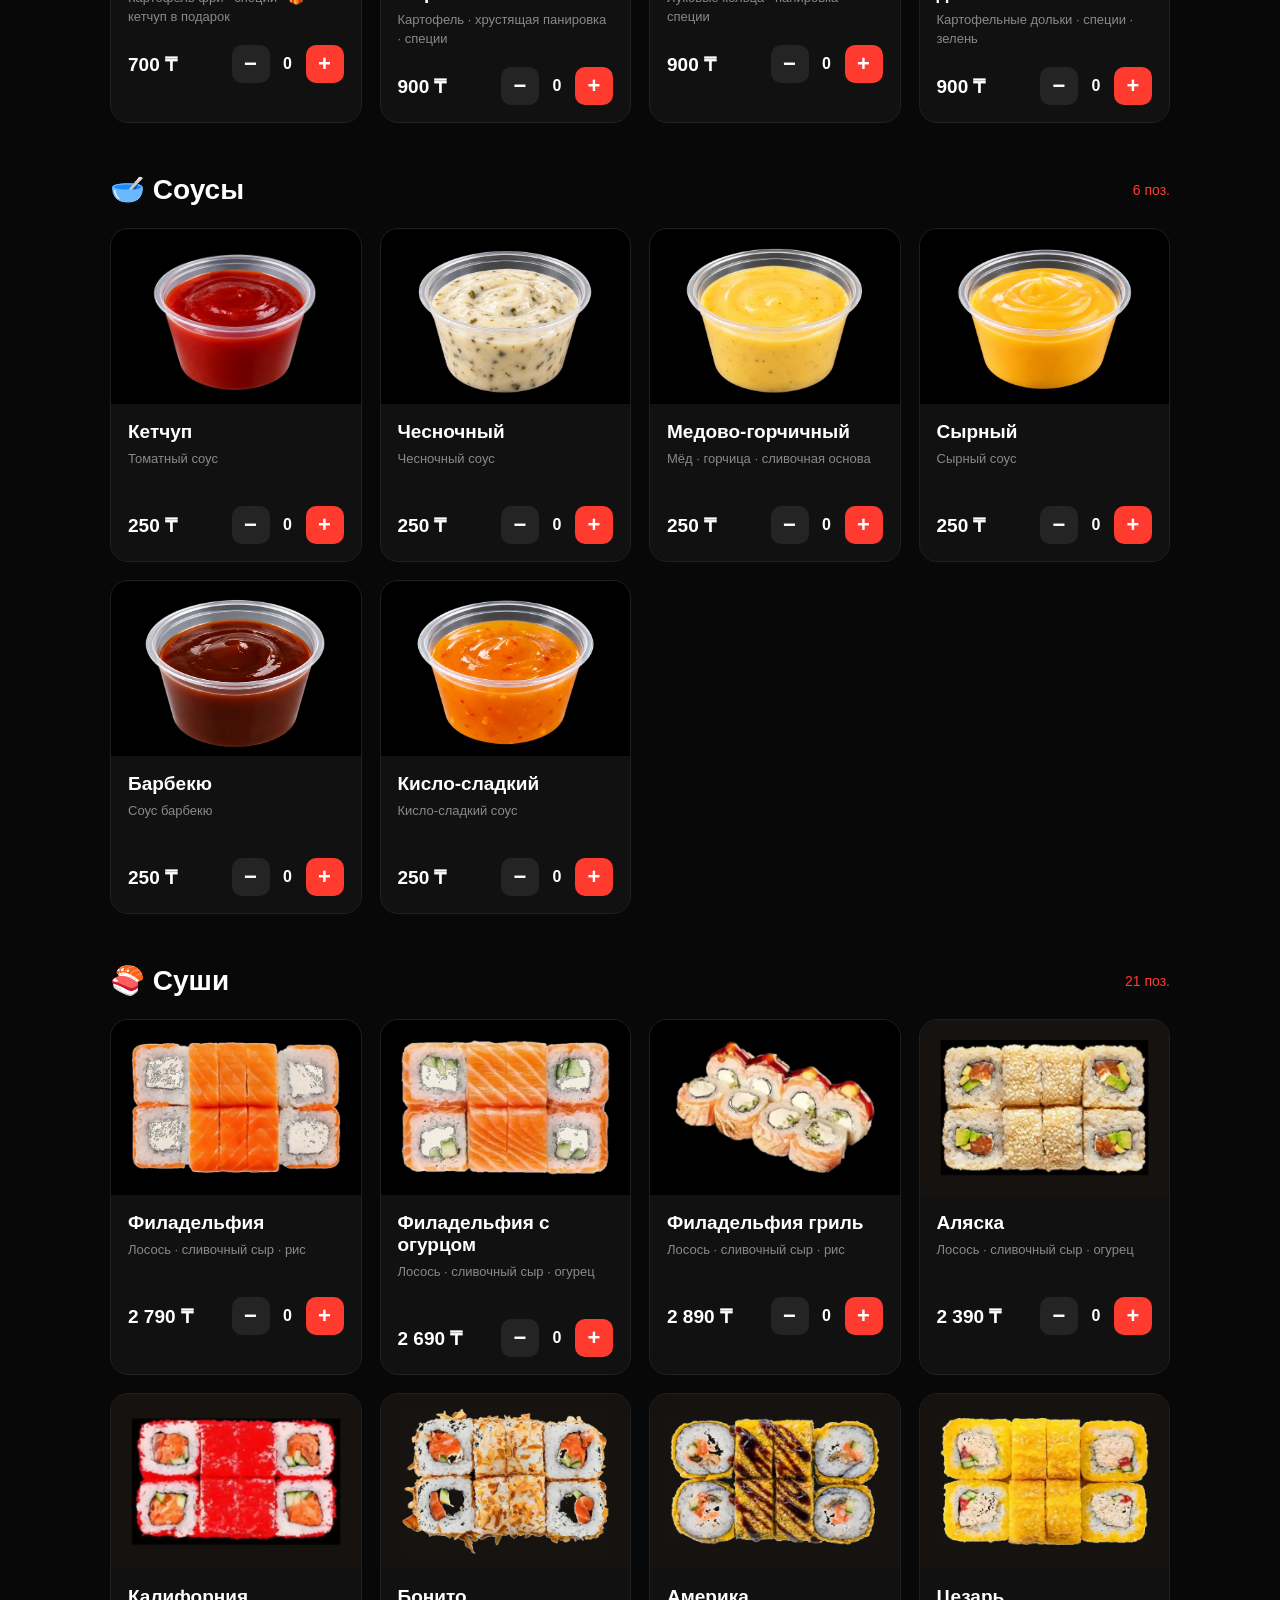
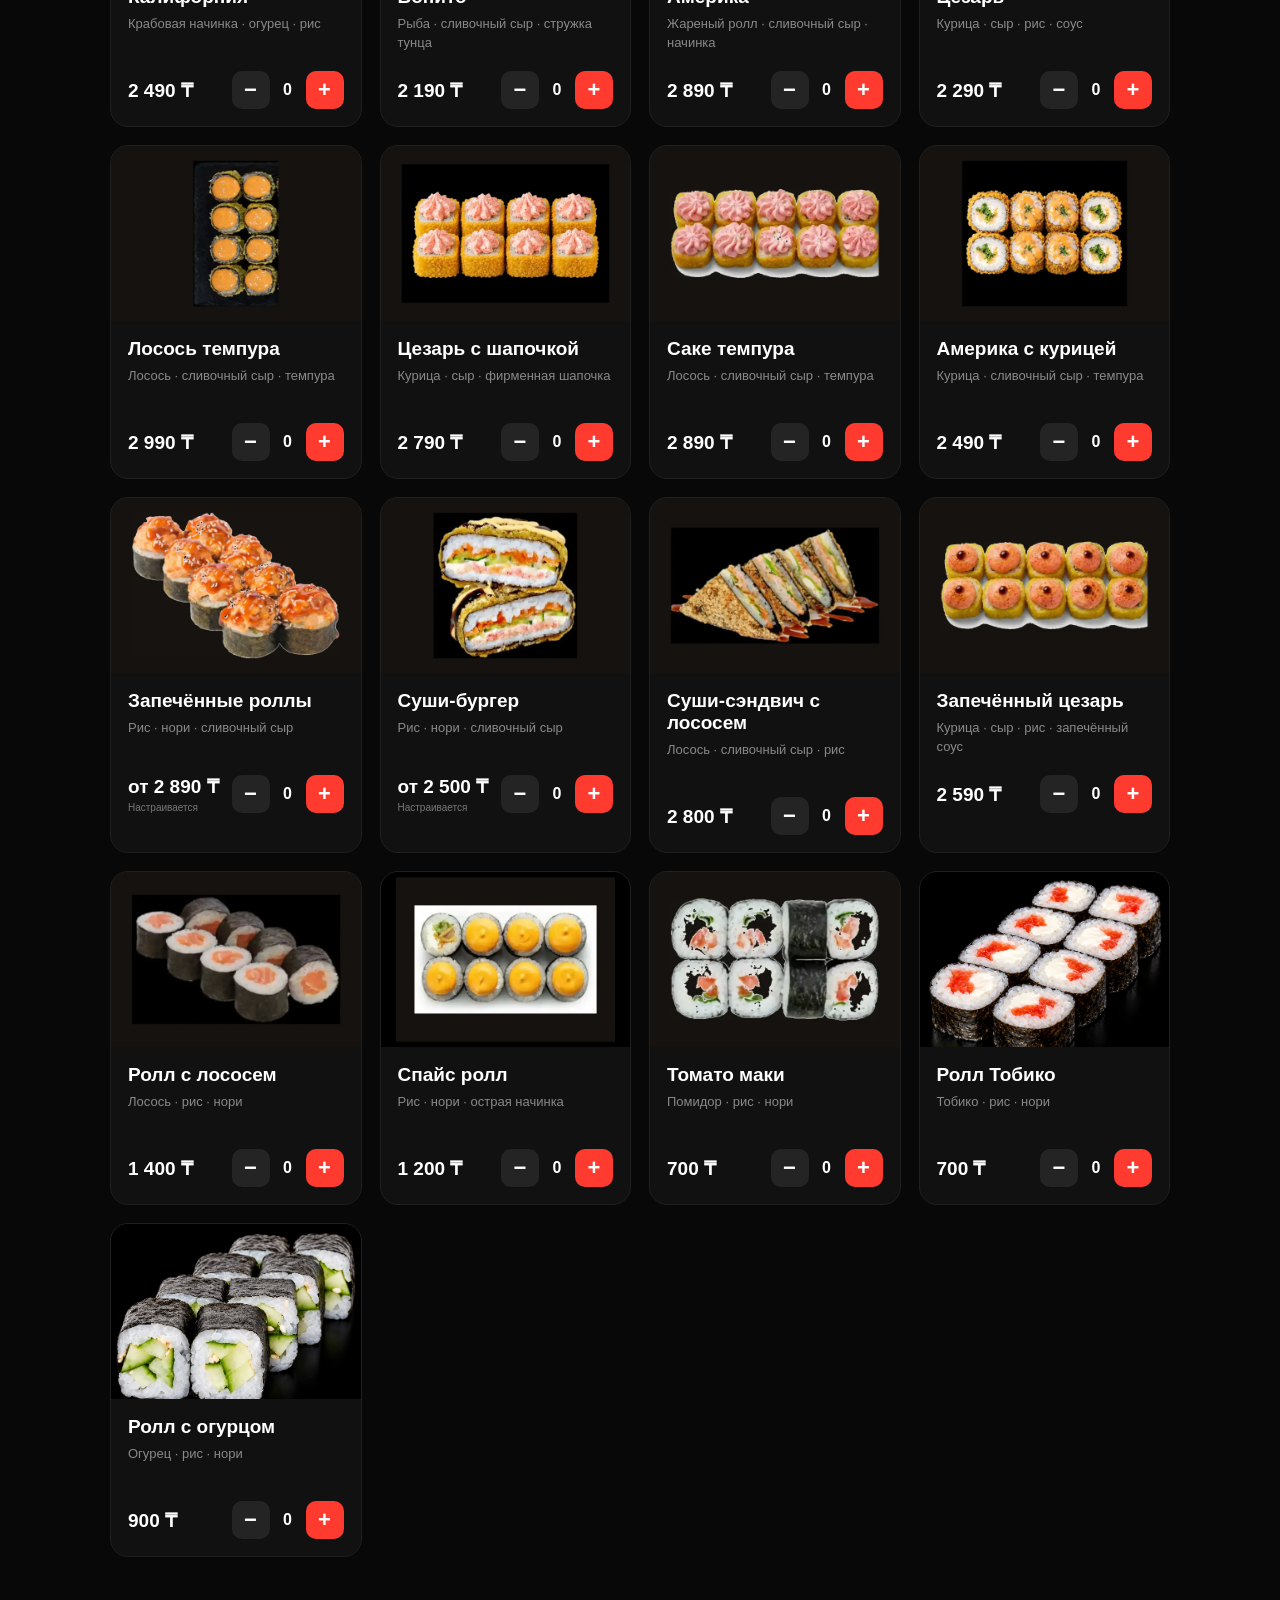
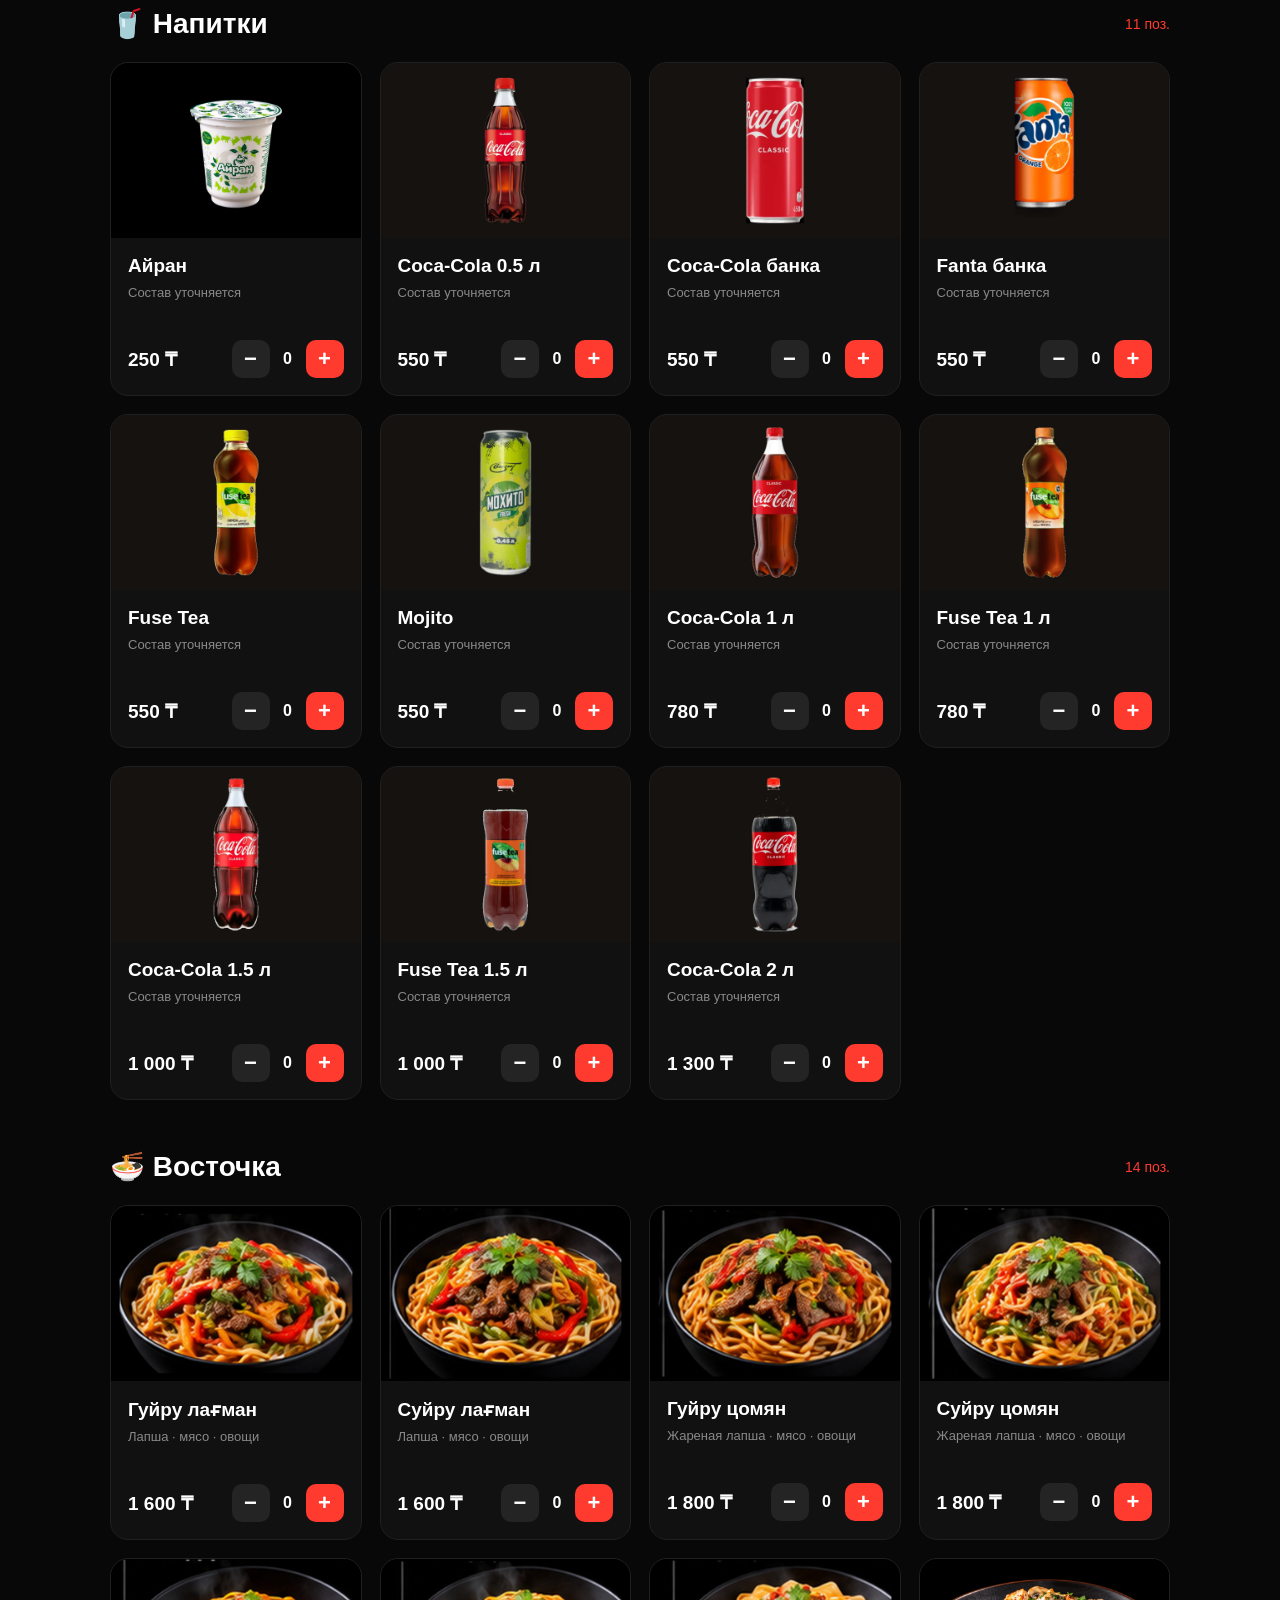
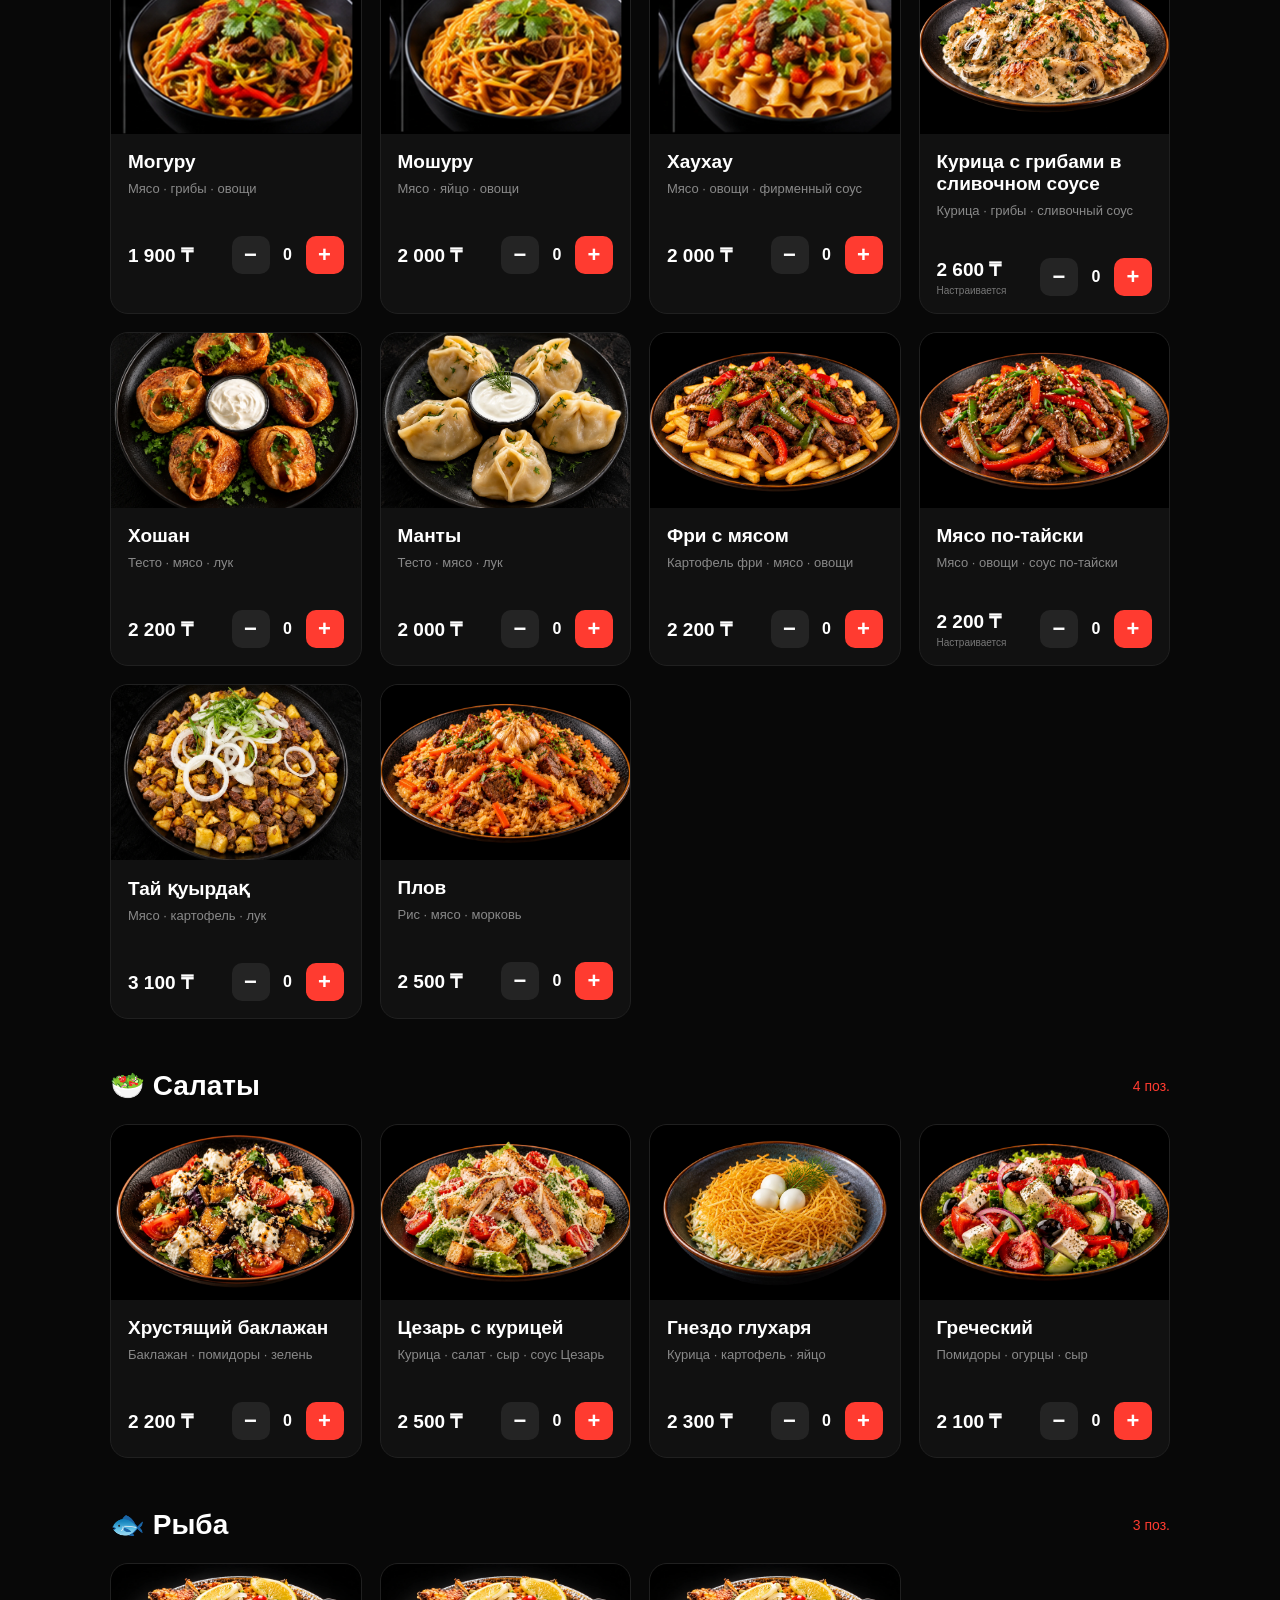
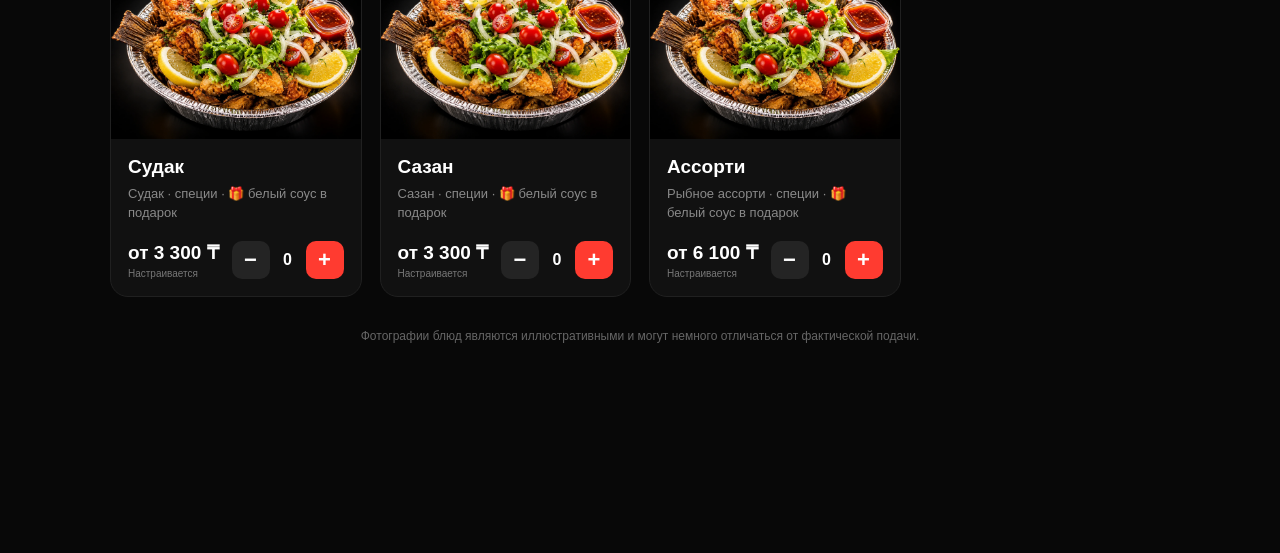
==== commit bbd1ed84: "Update pizza promo and pizza images" ====
--- a/index.html
+++ b/index.html
@@ -47,7 +47,7 @@
   <section class="menu-section promotion-section" id="promotions">
     <div class="section-title"><h2>🔥 Акции</h2><span>Подарки добавятся автоматически</span></div>
     <div class="offers-grid">
-      <article class="offer-card offer-pepperoni"><div><h3>🎁 Пепперони в подарок</h3><strong>при заказе от 10 000 ₸*</strong><small>*Сеты и комбо не учитываются.</small></div></article>
+      <article class="offer-card offer-pepperoni"><div><h3>🎁 Пепперони в подарок</h3><strong>за каждые 4 пиццы*</strong><small>*Сеты и комбо не учитываются.</small></div></article>
       <article class="offer-card offer-ayran"><div><h3>🎁 4 донера = 4 айрана в подарок</h3><strong>Любые 4 донера из обычного меню</strong><small>За каждые полные 4 донера. Сеты не учитываются.</small></div></article>
     </div>
   </section>
--- a/style.css
+++ b/style.css
@@ -79,4 +79,14 @@
   height: 130% !important;
   object-fit: contain !important;
   transform: none !important;
+}
+/* Маргарита және Ассорти — басқа пиццалармен бірдей өлшем */
+.product[data-product-id="pizza-margarita"] .product-image img,
+.product[data-product-id="pizza-assorti"] .product-image img {
+  width: 85%;
+  height: 85%;
+  object-fit: contain;
+  margin: auto;
+  display: block;
+  transform: translateY(12px);
 }
